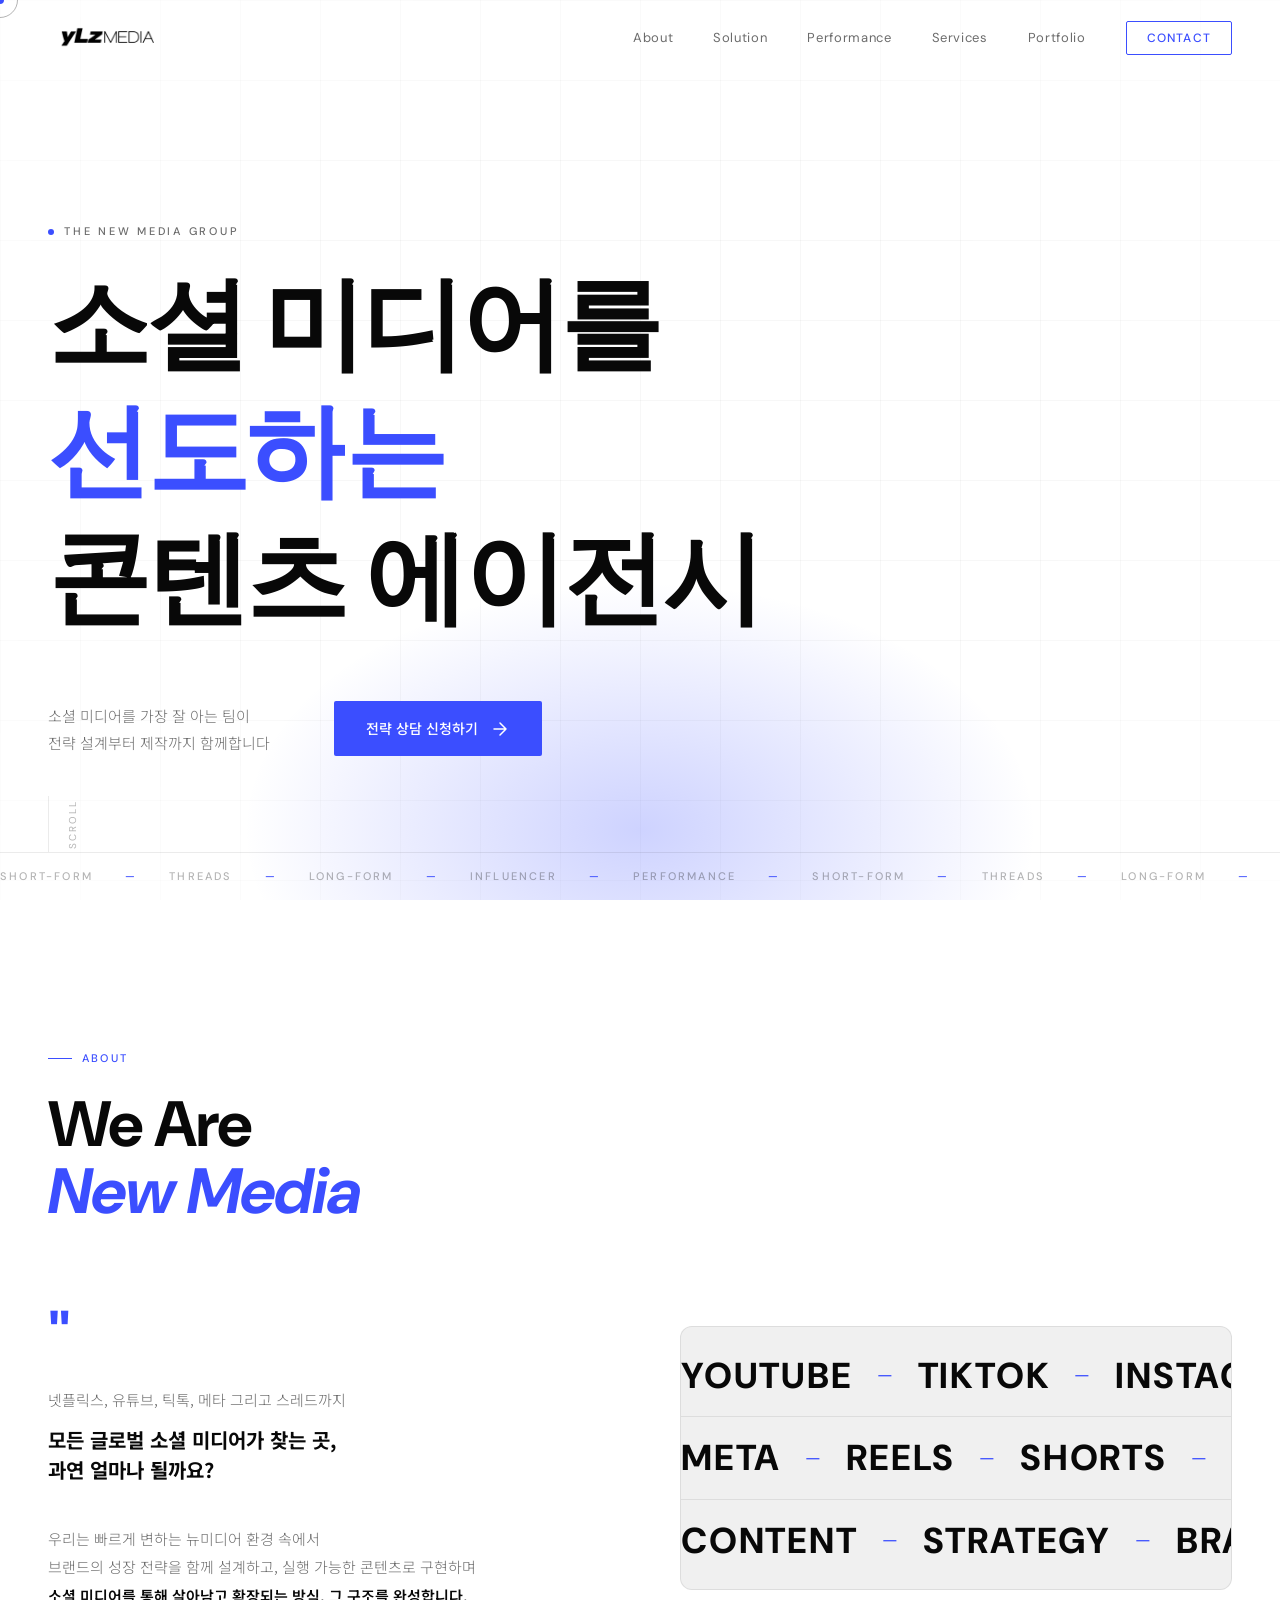
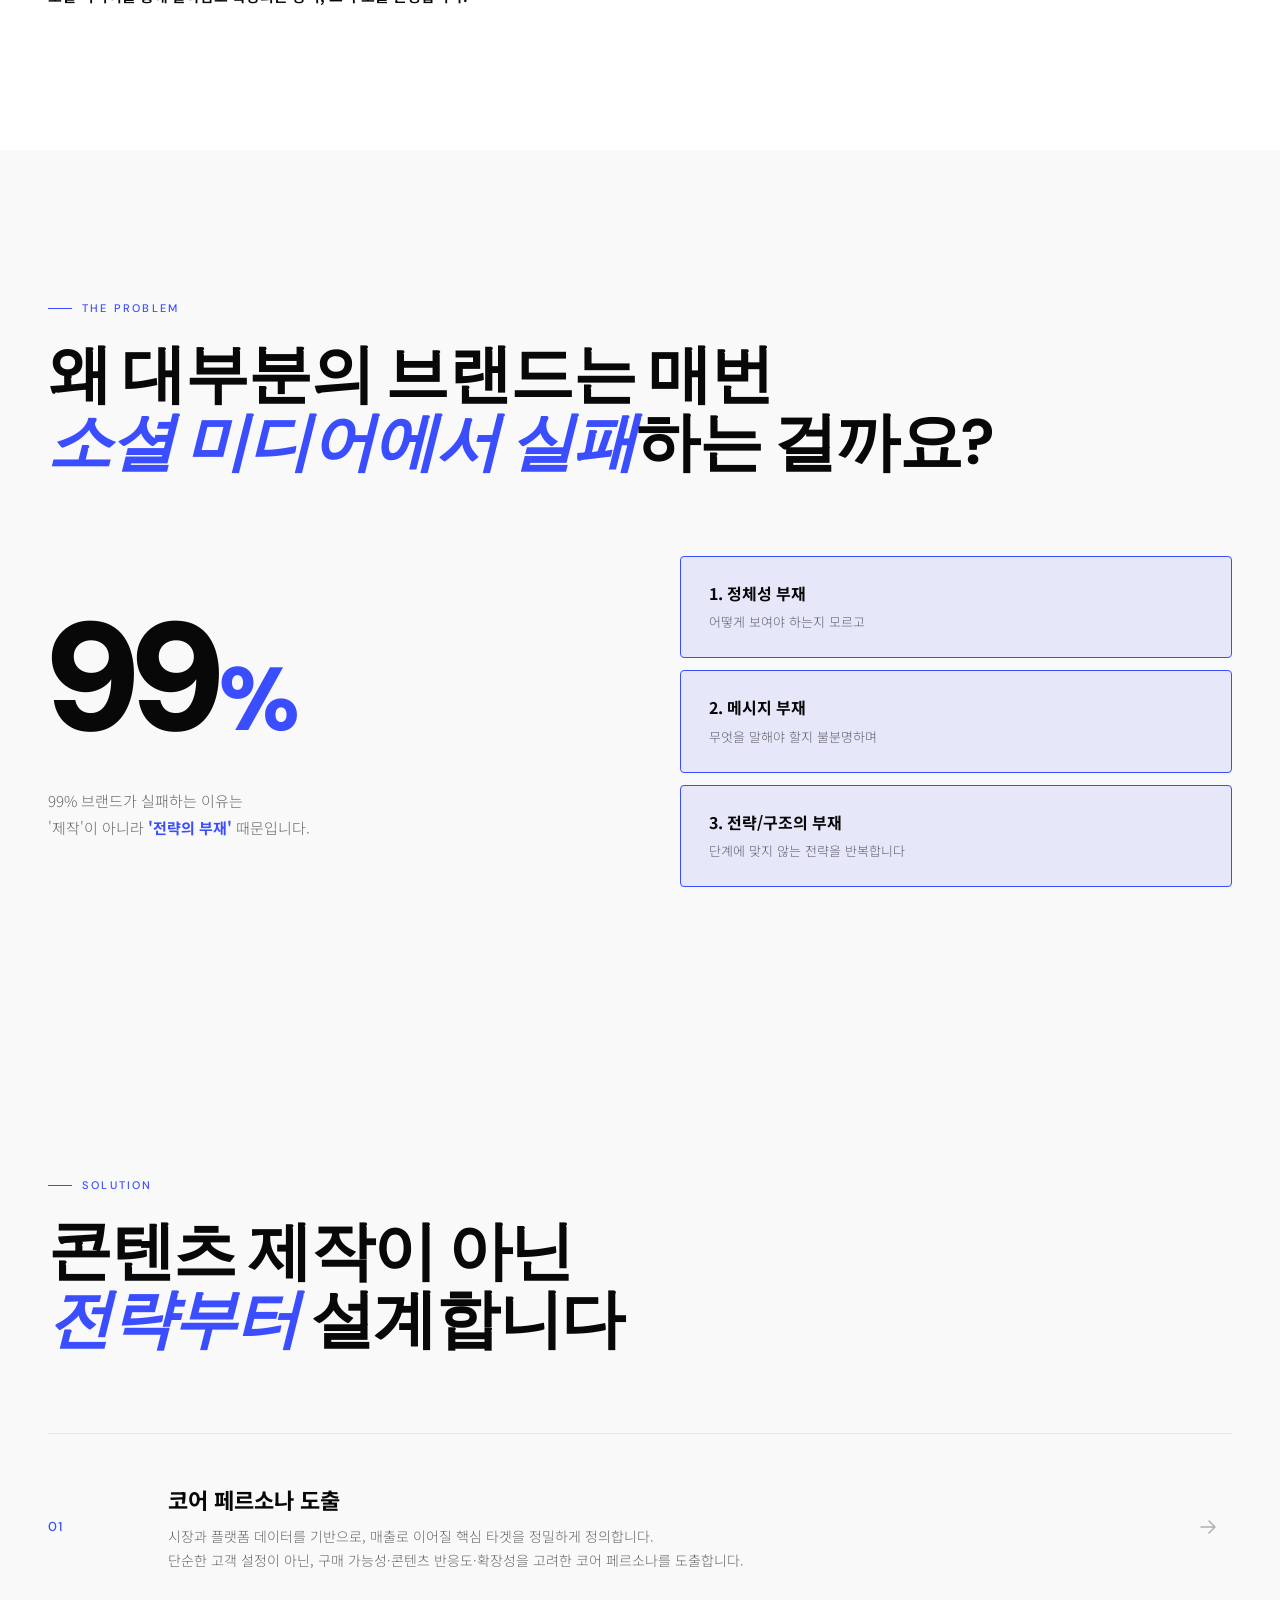
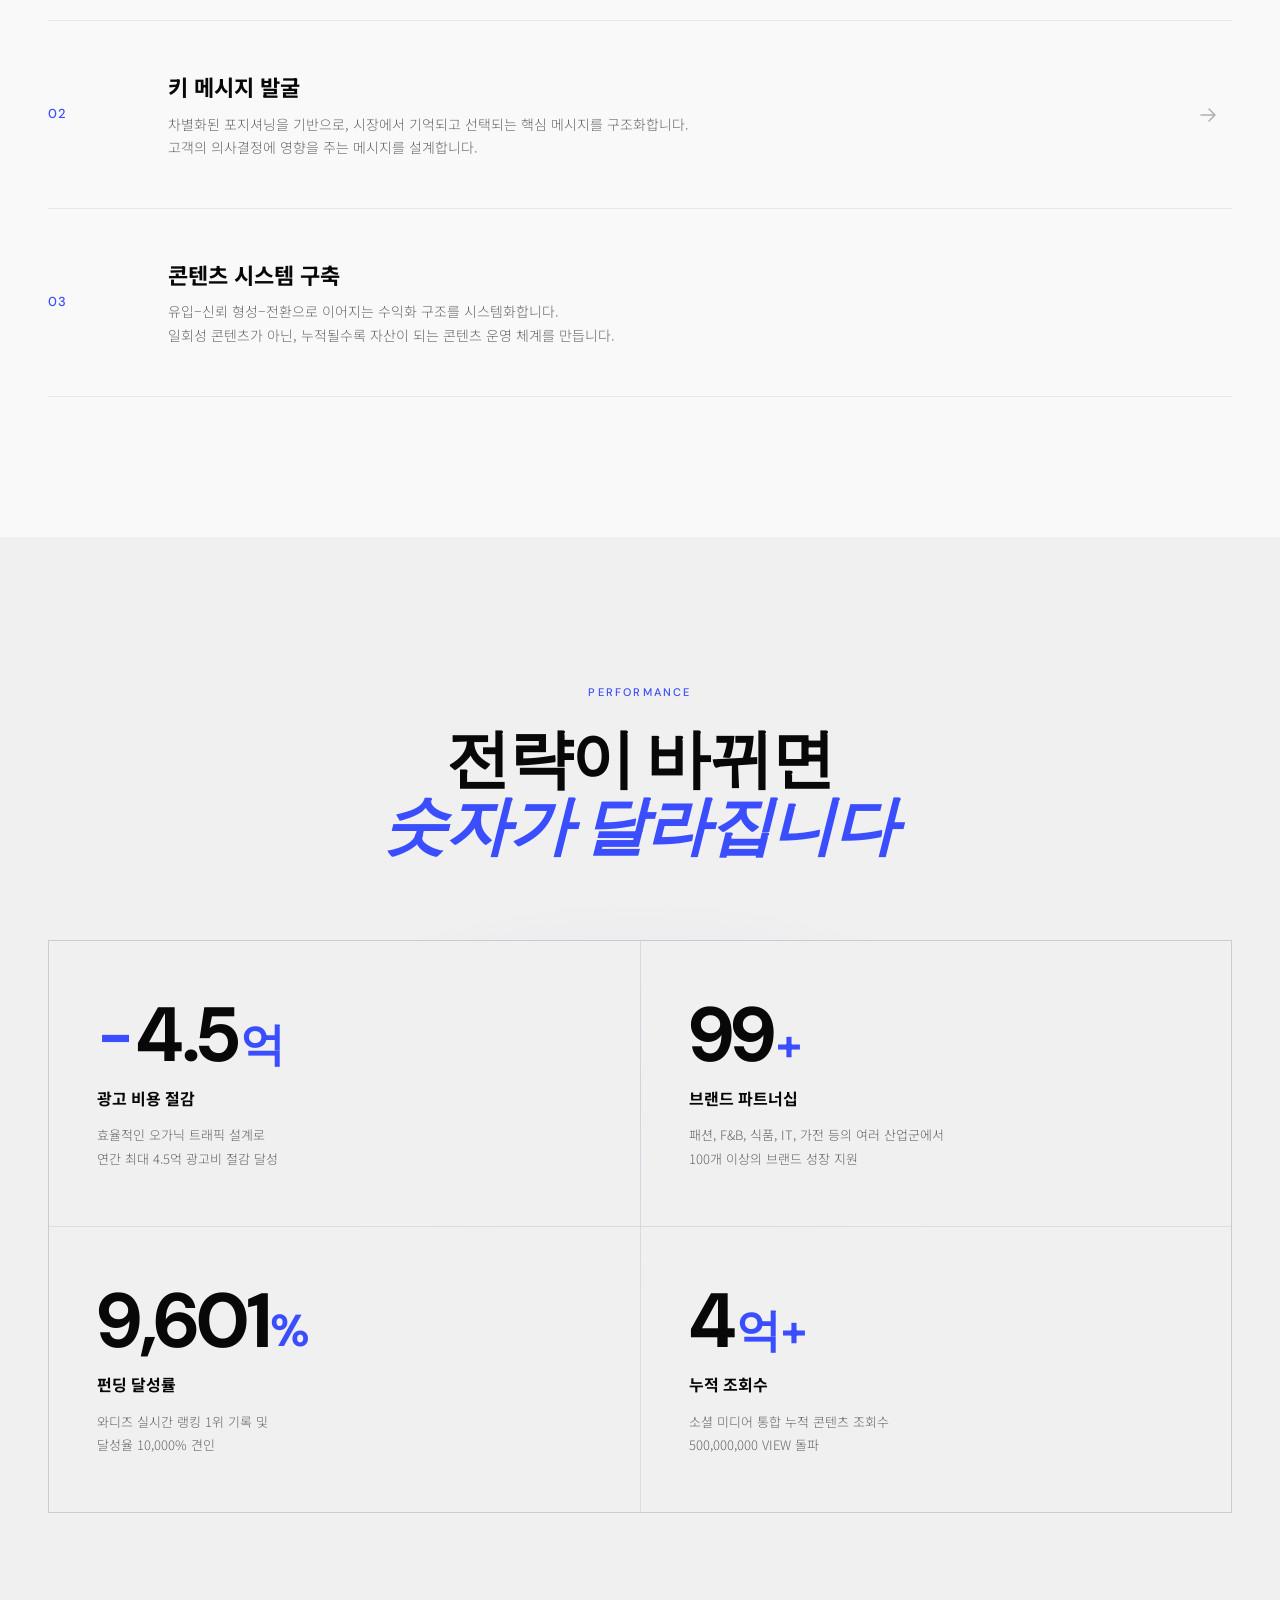
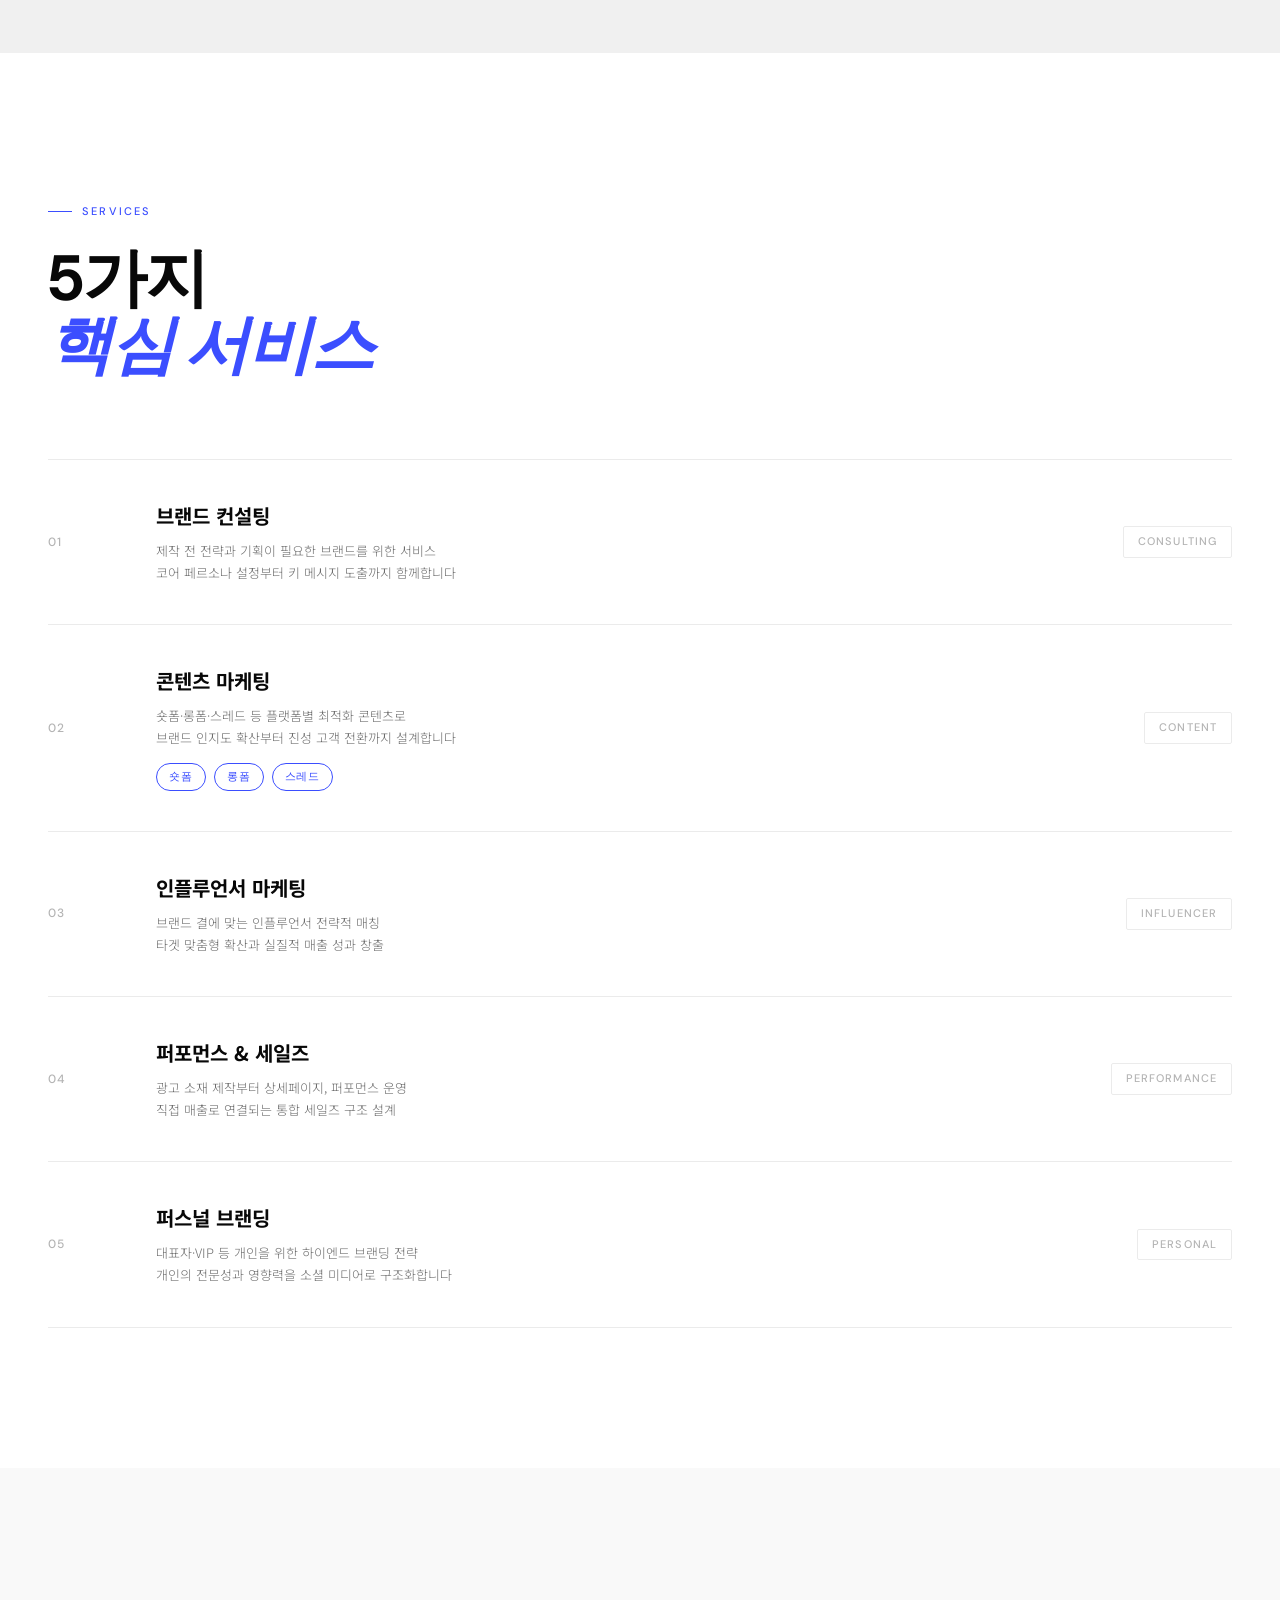
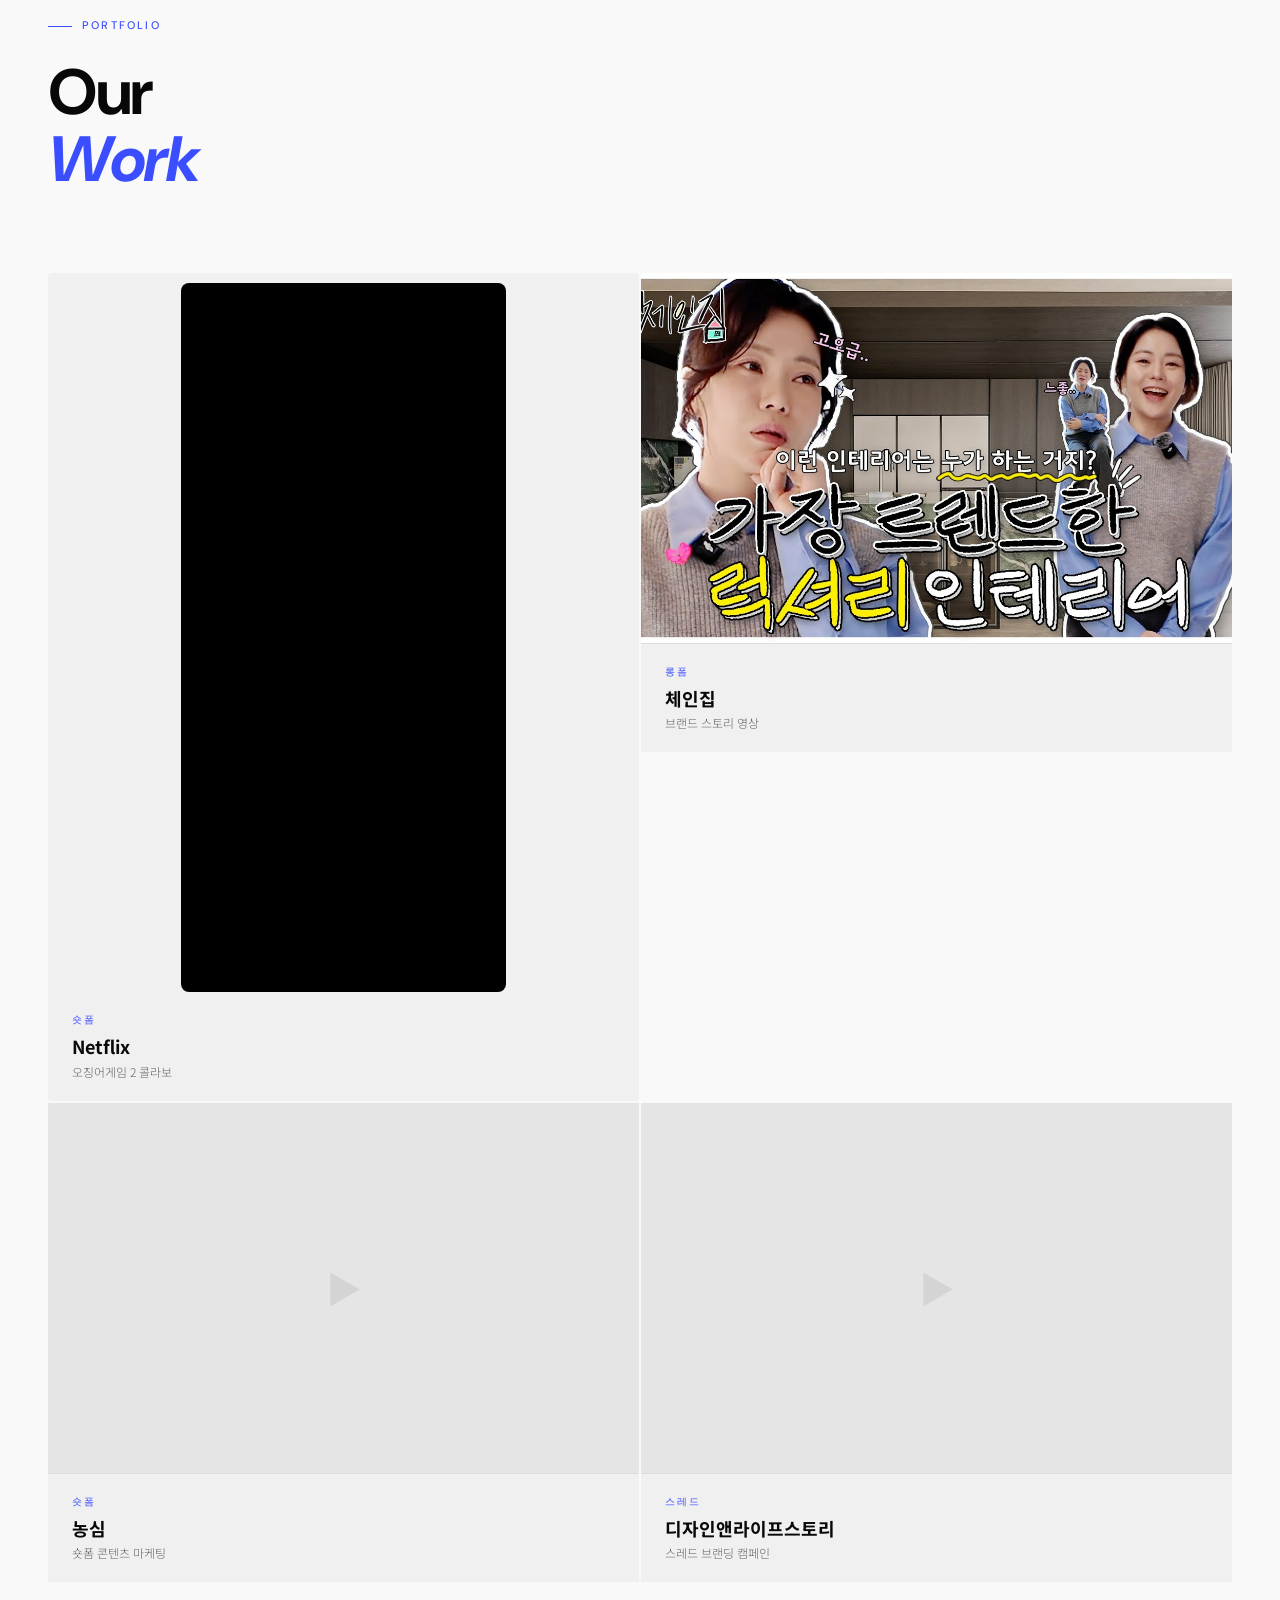
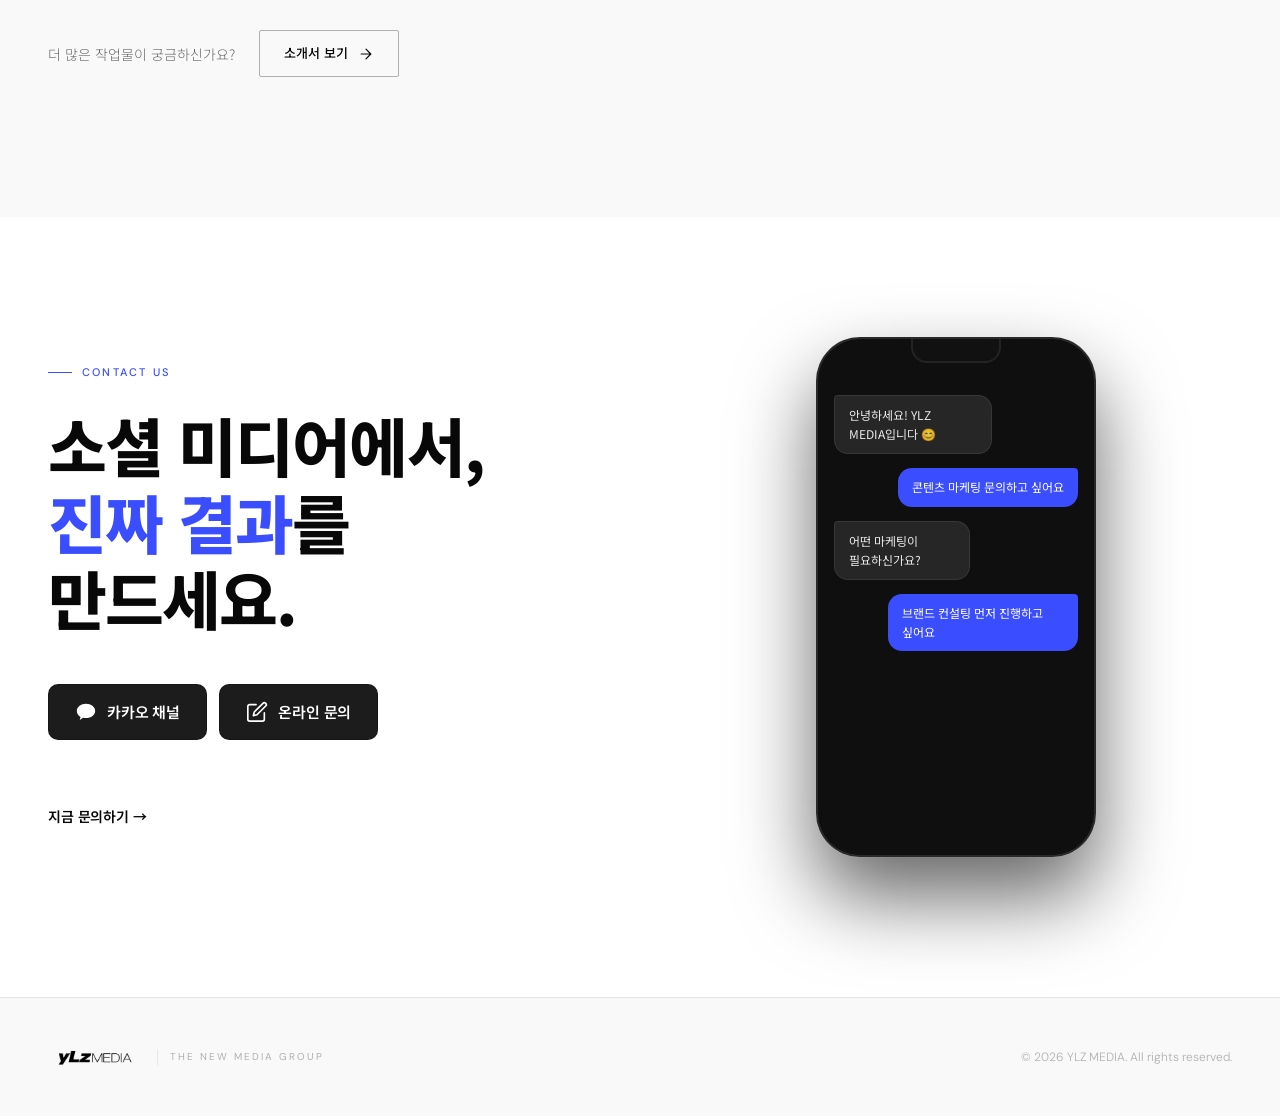
==== index.html @ 8d6d7165 "fix: restore pointer events to tiktok embed" ====
<!DOCTYPE html>
<html lang="ko">

<head>
    <meta charset="UTF-8">
    <meta name="viewport" content="width=device-width, initial-scale=1.0">
    <meta name="description" content="YLZ MEDIA - 전략 선행형 뉴미디어 그로스 파트너. 브랜드의 성장 전략을 설계하고 실행하는 뉴미디어 에이전시.">
    <title>YLZ MEDIA — The New Media Group</title>
    <link rel="preconnect" href="https://fonts.googleapis.com">
    <link rel="preconnect" href="https://fonts.gstatic.com" crossorigin>
    <link
        href="https://fonts.googleapis.com/css2?family=Noto+Sans+KR:wght@300;400;500;700;900&family=DM+Sans:ital,opsz,wght@0,9..40,300;0,9..40,400;0,9..40,500;0,9..40,700;1,9..40,300&display=swap"
        rel="stylesheet">
    <link rel="stylesheet" href="css/style.css?v=20260226">
</head>

<body>

    <!-- Custom Cursor -->
    <div class="cursor" id="cursor"></div>
    <div class="cursor-follower" id="cursorFollower"></div>

    <!-- Navigation -->
    <nav class="nav" id="nav">
        <div class="nav-inner">
            <a href="#hero" class="nav-logo">
                <img src="images/logo.png" alt="YLZ MEDIA" class="logo-img">
            </a>
            <button class="nav-toggle" id="navToggle" aria-label="메뉴 토글">
                <span class="toggle-line"></span>
                <span class="toggle-line"></span>
            </button>
            <ul class="nav-menu" id="navMenu">
                <li><a href="#about" class="nav-link" data-text="About">About</a></li>
                <li><a href="#solution" class="nav-link" data-text="Solution">Solution</a></li>
                <li><a href="#performance" class="nav-link" data-text="Performance">Performance</a></li>
                <li><a href="#services" class="nav-link" data-text="Services">Services</a></li>
                <li><a href="#portfolio" class="nav-link" data-text="Portfolio">Portfolio</a></li>
                <li><a href="#contact" class="nav-cta">Contact</a></li>
            </ul>
        </div>
    </nav>

    <!-- Hero Section -->
    <section id="hero" class="hero">
        <div class="hero-bg">
            <div class="hero-grid"></div>
            <div class="hero-glow"></div>
        </div>
        <div class="hero-inner">
            <div class="hero-label reveal-up">
                <span class="label-dot"></span>
                THE NEW MEDIA GROUP
            </div>
            <h1 class="hero-title">
                <span class="hero-line reveal-up" data-delay="0.1">
                    <span class="word">소셜 미디어를</span>
                </span>
                <span class="hero-line reveal-up" data-delay="0.2">
                    <span class="word accent">선도하는</span>
                </span>
                <span class="hero-line reveal-up" data-delay="0.3">
                    <span class="word">콘텐츠</span><span class="word">에이전시</span>
                </span>
            </h1>
            <div class="hero-bottom reveal-up" data-delay="0.5">
                <p class="hero-sub">소셜 미디어를 가장 잘 아는 팀이<br>전략 설계부터 제작까지 함께합니다</p>
                <a href="#contact" class="btn-primary">
                    <span>전략 상담 신청하기</span>
                    <svg width="20" height="20" viewBox="0 0 20 20" fill="none">
                        <path d="M4 10H16M16 10L10 4M16 10L10 16" stroke="currentColor" stroke-width="1.5"
                            stroke-linecap="round" />
                    </svg>
                </a>
            </div>
        </div>
        <div class="hero-scroll">
            <div class="scroll-line">
                <span class="scroll-dot"></span>
            </div>
            <span class="scroll-label">Scroll</span>
        </div>
        <div class="hero-marquee">
            <div class="marquee-track">
                <span>SHORT-FORM</span><span class="sep">—</span>
                <span>THREADS</span><span class="sep">—</span>
                <span>LONG-FORM</span><span class="sep">—</span>
                <span>INFLUENCER</span><span class="sep">—</span>
                <span>PERFORMANCE</span><span class="sep">—</span>
                <span>SHORT-FORM</span><span class="sep">—</span>
                <span>THREADS</span><span class="sep">—</span>
                <span>LONG-FORM</span><span class="sep">—</span>
                <span>INFLUENCER</span><span class="sep">—</span>
                <span>PERFORMANCE</span><span class="sep">—</span>
            </div>
        </div>
    </section>

    <!-- About Section -->
    <section id="about" class="about section">
        <div class="container">
            <div class="section-header">
                <span class="section-label reveal-up">About</span>
                <h2 class="section-title reveal-up" data-delay="0.1">
                    We Are<br><em>New Media</em>
                </h2>
            </div>
            <div class="about-body">
                <div class="about-text reveal-up" data-delay="0.2">
                    <div class="about-quote">
                        <span class="quote-icon">"</span>
                        <p class="about-lead">넷플릭스, 유튜브, 틱톡, 메타 그리고 스레드까지</p>
                        <p class="about-question">모든 글로벌 소셜 미디어가 찾는 곳,<br>과연 얼마나 될까요?</p>
                    </div>
                    <p class="about-desc">우리는 빠르게 변하는 뉴미디어 환경 속에서<br>브랜드의 성장 전략을 함께 설계하고, 실행 가능한 콘텐츠로 구현하며<br><strong>소셜
                            미디어를 통해 살아남고 확장되는 방식, 그 구조를 완성합니다.</strong></p>
                </div>
                <div class="about-platforms reveal-up" data-delay="0.3">
                    <div class="platform-marquee-wrap">
                        <div class="platform-marquee-row">
                            <div class="platform-marquee-track forward">
                                <span>YOUTUBE</span><span class="psep">—</span>
                                <span>TIKTOK</span><span class="psep">—</span>
                                <span>INSTAGRAM</span><span class="psep">—</span>
                                <span>THREADS</span><span class="psep">—</span>
                                <span>NETFLIX</span><span class="psep">—</span>
                                <span>YOUTUBE</span><span class="psep">—</span>
                                <span>TIKTOK</span><span class="psep">—</span>
                                <span>INSTAGRAM</span><span class="psep">—</span>
                                <span>THREADS</span><span class="psep">—</span>
                                <span>NETFLIX</span><span class="psep">—</span>
                            </div>
                        </div>
                        <div class="platform-marquee-row">
                            <div class="platform-marquee-track reverse">
                                <span>META</span><span class="psep">—</span>
                                <span>REELS</span><span class="psep">—</span>
                                <span>SHORTS</span><span class="psep">—</span>
                                <span>FACEBOOK</span><span class="psep">—</span>
                                <span>NAVER</span><span class="psep">—</span>
                                <span>META</span><span class="psep">—</span>
                                <span>REELS</span><span class="psep">—</span>
                                <span>SHORTS</span><span class="psep">—</span>
                                <span>FACEBOOK</span><span class="psep">—</span>
                                <span>NAVER</span><span class="psep">—</span>
                            </div>
                        </div>
                        <div class="platform-marquee-row">
                            <div class="platform-marquee-track forward slow">
                                <span>CONTENT</span><span class="psep">—</span>
                                <span>STRATEGY</span><span class="psep">—</span>
                                <span>BRANDING</span><span class="psep">—</span>
                                <span>GROWTH</span><span class="psep">—</span>
                                <span>VIRAL</span><span class="psep">—</span>
                                <span>CONTENT</span><span class="psep">—</span>
                                <span>STRATEGY</span><span class="psep">—</span>
                                <span>BRANDING</span><span class="psep">—</span>
                                <span>GROWTH</span><span class="psep">—</span>
                                <span>VIRAL</span><span class="psep">—</span>
                            </div>
                        </div>
                    </div>
                </div>
            </div>
        </div>
    </section>

    <!-- Problem Section -->
    <section id="problem" class="problem section">
        <div class="container">
            <div class="section-header">
                <span class="section-label reveal-up">The Problem</span>
                <h2 class="section-title reveal-up" data-delay="0.1">
                    왜 대부분의 브랜드는 매번<br><em>소셜 미디어에서 실패</em>하는 걸까요?
                </h2>
            </div>
            <div class="problem-body">
                <div class="problem-left reveal-up" data-delay="0.1">
                    <div class="problem-stat">
                        <span class="stat-number">99<span class="stat-pct">%</span></span>
                    </div>
                    <p class="problem-stat-desc">99% 브랜드가 실패하는 이유는<br>'제작'이 아니라 <span class="accent-text">'전략의
                            부재'</span> 때문입니다.</p>
                </div>
                <div class="problem-right reveal-up" data-delay="0.2">
                    <ul class="problem-cards">
                        <li class="problem-card">
                            <div class="problem-card-inner">
                                <strong>1. 정체성 부재</strong>
                                <span>어떻게 보여야 하는지 모르고</span>
                            </div>
                        </li>
                        <li class="problem-card">
                            <div class="problem-card-inner">
                                <strong>2. 메시지 부재</strong>
                                <span>무엇을 말해야 할지 불분명하며</span>
                            </div>
                        </li>
                        <li class="problem-card">
                            <div class="problem-card-inner">
                                <strong>3. 전략/구조의 부재</strong>
                                <span>단계에 맞지 않는 전략을 반복합니다</span>
                            </div>
                        </li>
                    </ul>
                </div>
            </div>
        </div>
    </section>

    <!-- Solution Section -->
    <section id="solution" class="solution section">
        <div class="container">
            <div class="section-header">
                <span class="section-label reveal-up">Solution</span>
                <h2 class="section-title reveal-up" data-delay="0.1">
                    콘텐츠 제작이 아닌<br><em>전략부터</em> 설계합니다
                </h2>
            </div>
            <div class="solution-steps">
                <div class="solution-step reveal-up" data-delay="0.1">
                    <div class="step-number">01</div>
                    <div class="step-content">
                        <h3>코어 페르소나 도출</h3>
                        <p>시장과 플랫폼 데이터를 기반으로, 매출로 이어질 핵심 타겟을 정밀하게 정의합니다.<br>단순한 고객 설정이 아닌, 구매 가능성·콘텐츠 반응도·확장성을 고려한 코어
                            페르소나를 도출합니다.</p>
                    </div>
                    <div class="step-arrow">
                        <svg width="24" height="24" viewBox="0 0 24 24" fill="none">
                            <path d="M5 12H19M19 12L13 6M19 12L13 18" stroke="currentColor" stroke-width="1.5"
                                stroke-linecap="round" />
                        </svg>
                    </div>
                </div>
                <div class="solution-step reveal-up" data-delay="0.2">
                    <div class="step-number">02</div>
                    <div class="step-content">
                        <h3>키 메시지 발굴</h3>
                        <p>차별화된 포지셔닝을 기반으로, 시장에서 기억되고 선택되는 핵심 메시지를 구조화합니다.<br>고객의 의사결정에 영향을 주는 메시지를 설계합니다.</p>
                    </div>
                    <div class="step-arrow">
                        <svg width="24" height="24" viewBox="0 0 24 24" fill="none">
                            <path d="M5 12H19M19 12L13 6M19 12L13 18" stroke="currentColor" stroke-width="1.5"
                                stroke-linecap="round" />
                        </svg>
                    </div>
                </div>
                <div class="solution-step reveal-up" data-delay="0.3">
                    <div class="step-number">03</div>
                    <div class="step-content">
                        <h3>콘텐츠 시스템 구축</h3>
                        <p>유입–신뢰 형성–전환으로 이어지는 수익화 구조를 시스템화합니다.<br>일회성 콘텐츠가 아닌, 누적될수록 자산이 되는 콘텐츠 운영 체계를 만듭니다.</p>
                    </div>
                    <div class="step-arrow last"></div>
                </div>
            </div>
        </div>
    </section>



    <!-- Performance Section -->
    <section id="performance" class="performance section">
        <div class="container">
            <div class="section-header center">
                <span class="section-label reveal-up">Performance</span>
                <h2 class="section-title reveal-up" data-delay="0.1">전략이 바뀌면<br><em>숫자가 달라집니다</em></h2>
            </div>
            <div class="performance-grid">
                <div class="perf-item reveal-up" data-delay="0.1">
                    <div class="perf-number">
                        <span class="perf-prefix">-</span><span class="count" data-target="4.5"
                            data-decimal="true">0</span><span class="perf-unit">억</span>
                    </div>
                    <p class="perf-label">광고 비용 절감</p>
                    <p class="perf-desc">효율적인 오가닉 트래픽 설계로<br>연간 최대 4.5억 광고비 절감 달성</p>
                </div>
                <div class="perf-item reveal-up" data-delay="0.2">
                    <div class="perf-number">
                        <span class="count" data-target="100">0</span><span class="perf-unit">+</span>
                    </div>
                    <p class="perf-label">브랜드 파트너십</p>
                    <p class="perf-desc">패션, F&B, 식품, IT, 가전 등의 여러 산업군에서<br>100개 이상의 브랜드 성장 지원</p>
                </div>
                <div class="perf-item reveal-up" data-delay="0.3">
                    <div class="perf-number">
                        <span class="count" data-target="10000">0</span><span class="perf-unit">%</span>
                    </div>
                    <p class="perf-label">펀딩 달성률</p>
                    <p class="perf-desc">와디즈 실시간 랭킹 1위 기록 및<br>달성율 10,000% 견인</p>
                </div>
                <div class="perf-item reveal-up" data-delay="0.4">
                    <div class="perf-number">
                        <span class="count" data-target="5">0</span><span class="perf-unit">억+</span>
                    </div>
                    <p class="perf-label">누적 조회수</p>
                    <p class="perf-desc">소셜 미디어 통합 누적 콘텐츠 조회수<br>500,000,000 VIEW 돌파</p>
                </div>
            </div>
        </div>
    </section>

    <!-- Services Section -->
    <section id="services" class="services section">
        <div class="container">
            <div class="section-header">
                <span class="section-label reveal-up">Services</span>
                <h2 class="section-title reveal-up" data-delay="0.1">5가지<br><em>핵심 서비스</em></h2>
            </div>
            <div class="services-list">
                <div class="service-item reveal-up" data-delay="0.05">
                    <div class="service-num">01</div>
                    <div class="service-info">
                        <h3>브랜드 컨설팅</h3>
                        <p>제작 전 전략과 기획이 필요한 브랜드를 위한 서비스<br>코어 페르소나 설정부터 키 메시지 도출까지 함께합니다</p>
                    </div>
                    <div class="service-tag">Consulting</div>
                </div>
                <div class="service-item reveal-up" data-delay="0.1">
                    <div class="service-num">02</div>
                    <div class="service-info">
                        <h3>콘텐츠 마케팅</h3>
                        <p>숏폼·롱폼·스레드 등 플랫폼별 최적화 콘텐츠로<br>브랜드 인지도 확산부터 진성 고객 전환까지 설계합니다</p>
                        <div class="service-subtags">
                            <span>숏폼</span>
                            <span>롱폼</span>
                            <span>스레드</span>
                        </div>
                    </div>
                    <div class="service-tag">Content</div>
                </div>
                <div class="service-item reveal-up" data-delay="0.15">
                    <div class="service-num">03</div>
                    <div class="service-info">
                        <h3>인플루언서 마케팅</h3>
                        <p>브랜드 결에 맞는 인플루언서 전략적 매칭<br>타겟 맞춤형 확산과 실질적 매출 성과 창출</p>
                    </div>
                    <div class="service-tag">Influencer</div>
                </div>
                <div class="service-item reveal-up" data-delay="0.2">
                    <div class="service-num">04</div>
                    <div class="service-info">
                        <h3>퍼포먼스 &amp; 세일즈</h3>
                        <p>광고 소재 제작부터 상세페이지, 퍼포먼스 운영<br>직접 매출로 연결되는 통합 세일즈 구조 설계</p>
                    </div>
                    <div class="service-tag">Performance</div>
                </div>
                <div class="service-item reveal-up" data-delay="0.25">
                    <div class="service-num">05</div>
                    <div class="service-info">
                        <h3>퍼스널 브랜딩</h3>
                        <p>대표자·VIP 등 개인을 위한 하이엔드 브랜딩 전략<br>개인의 전문성과 영향력을 소셜 미디어로 구조화합니다</p>
                    </div>
                    <div class="service-tag">Personal</div>
                </div>
            </div>
        </div>
    </section>

    <!-- Portfolio Section -->
    <section id="portfolio" class="portfolio section">
        <div class="container">
            <div class="section-header">
                <span class="section-label reveal-up">Portfolio</span>
                <h2 class="section-title reveal-up" data-delay="0.1">Our<br><em>Work</em></h2>
            </div>

            <div class="portfolio-grid" id="portfolioGrid">

                <!-- 1. Netflix -->
                <div class="portfolio-item reveal-up" data-delay="0.05">
                    <div class="portfolio-link"
                        style="display: block; cursor: default; overflow: hidden; border-radius: var(--radius); background: var(--black-3); padding-top: 10px;">
                        <div
                            style="position: relative; padding-bottom: 120%; height: 0; max-width: 325px; margin: 0 auto; overflow: hidden; border-radius: 8px; background: #000;">
                            <iframe src="https://www.tiktok.com/player/v1/7452651142879694088?&autoplay=0&loop=1"
                                style="position: absolute; top: -22%; left: -2%; width: 104%; height: 144%; border: none;"
                                allowfullscreen scrolling="no" allow="encrypted-media;"></iframe>
                        </div>

                        <div class="portfolio-info" style="border-top: none;">
                            <span class="portfolio-cat-tag">숏폼</span>
                            <h3 class="portfolio-client">Netflix</h3>
                            <p class="portfolio-project">오징어게임 2 콜라보</p>
                        </div>
                    </div>
                </div>

                <!-- 2. 체인집 -->
                <div class="portfolio-item reveal-up" data-delay="0.1">
                    <a href="https://www.youtube.com/watch?v=hbUSZi_jcww" target="_blank" class="portfolio-link">
                        <div class="portfolio-thumb">
                            <img src="images/portfolio-chainjip.jpg" alt="체인집" loading="lazy">
                            <div class="portfolio-hover">
                                <div class="hover-stat">
                                    <span class="stat-label">문의 전환</span>
                                    <span class="stat-value">30건</span>
                                </div>
                                <div class="hover-divider"></div>
                                <div class="hover-platform">YouTube</div>
                                <div class="hover-cta">영상 보러가기 →</div>
                            </div>
                        </div>
                        <div class="portfolio-info">
                            <span class="portfolio-cat-tag">롱폼</span>
                            <h3 class="portfolio-client">체인집</h3>
                            <p class="portfolio-project">브랜드 스토리 영상</p>
                        </div>
                    </a>
                </div>

                <!-- 3. 농심 -->
                <div class="portfolio-item reveal-up" data-delay="0.15">
                    <a href="https://www.tiktok.com/@nongshimglobal/video/7606228427074440478" target="_blank"
                        class="portfolio-link">
                        <div class="portfolio-thumb">
                            <div class="portfolio-placeholder">
                                <span class="placeholder-icon">▶</span>
                            </div>
                            <div class="portfolio-hover">
                                <div class="hover-stat">
                                    <span class="stat-label">조회수</span>
                                    <span class="stat-value">17만</span>
                                </div>
                                <div class="hover-divider"></div>
                                <div class="hover-platform">TikTok</div>
                                <div class="hover-cta">영상 보러가기 →</div>
                            </div>
                        </div>
                        <div class="portfolio-info">
                            <span class="portfolio-cat-tag">숏폼</span>
                            <h3 class="portfolio-client">농심</h3>
                            <p class="portfolio-project">숏폼 콘텐츠 마케팅</p>
                        </div>
                    </a>
                </div>

                <!-- 4. 디자인앤라이프스토리 -->
                <div class="portfolio-item reveal-up" data-delay="0.2">
                    <a href="https://www.threads.com/@sangchcul/post/DE0-XzYzPKR" target="_blank"
                        class="portfolio-link">
                        <div class="portfolio-thumb">
                            <div class="portfolio-placeholder">
                                <span class="placeholder-icon">▶</span>
                            </div>
                            <div class="portfolio-hover">
                                <div class="hover-stat">
                                    <span class="stat-label">조회수</span>
                                    <span class="stat-value">22만</span>
                                </div>
                                <div class="hover-divider"></div>
                                <div class="hover-platform">Threads</div>
                                <div class="hover-cta">게시물 보러가기 →</div>
                            </div>
                        </div>
                        <div class="portfolio-info">
                            <span class="portfolio-cat-tag">스레드</span>
                            <h3 class="portfolio-client">디자인앤라이프스토리</h3>
                            <p class="portfolio-project">스레드 브랜딩 캠페인</p>
                        </div>
                    </a>
                </div>

            </div>

            <!-- 소개서 CTA -->
            <div class="portfolio-cta reveal-up" data-delay="0.3">
                <p>더 많은 작업물이 궁금하신가요?</p>
                <a href="https://www.canva.com/design/DAHB7lFAOOs/UvSZuDiaNZmEmGTT2_kfdQ/view?utm_content=DAHB7lFAOOs&utm_campaign=designshare&utm_medium=link2&utm_source=uniquelinks&utlId=h6de1f59d49"
                    target="_blank" class="btn-outline">소개서 보기
                    <svg width="16" height="16" viewBox="0 0 20 20" fill="none">
                        <path d="M4 10H16M16 10L10 4M16 10L10 16" stroke="currentColor" stroke-width="1.5"
                            stroke-linecap="round" />
                    </svg>
                </a>
            </div>

        </div>
    </section>

    <!-- Contact Section -->
    <section id="contact" class="contact">
        <div class="container">
            <div class="contact-inner">

                <!-- 좌측: 텍스트 + 버튼 -->
                <div class="contact-left">
                    <span class="section-label reveal-up">Contact Us</span>

                    <h2 class="contact-title reveal-up" data-delay="0.1">
                        소셜 미디어에서,<br>
                        <em>진짜 결과</em>를<br>
                        만드세요.
                    </h2>

                    <!-- CTA 버튼 2개 -->
                    <div class="contact-btns reveal-up" data-delay="0.2">
                        <a href="http://pf.kakao.com/_lxkxjXG" target="_blank" class="btn-kakao">
                            <svg width="22" height="22" viewBox="0 0 24 24" fill="currentColor">
                                <path
                                    d="M12 3C6.477 3 2 6.477 2 10.8c0 2.7 1.6 5.1 4 6.6l-.8 3.2 3.6-2.4c1 .2 2 .4 3.2.4 5.523 0 10-3.477 10-7.8S17.523 3 12 3z" />
                            </svg>
                            <span>카카오 채널</span>
                        </a>
                        <a href="https://tally.so/r/wQQgO8" target="_blank" class="btn-online">
                            <svg width="22" height="22" viewBox="0 0 24 24" fill="none" stroke="currentColor"
                                stroke-width="1.8" stroke-linecap="round" stroke-linejoin="round">
                                <path d="M11 4H4a2 2 0 0 0-2 2v14a2 2 0 0 0 2 2h14a2 2 0 0 0 2-2v-7" />
                                <path d="M18.5 2.5a2.121 2.121 0 0 1 3 3L12 15l-4 1 1-4 9.5-9.5z" />
                            </svg>
                            <span>온라인 문의</span>
                        </a>
                    </div>

                    <!-- 하단 안내 문구 -->
                    <p class="contact-notice reveal-up" data-delay="0.3">
                        매월 신규 파트너 3팀만 선정합니다.
                    </p>
                    <a href="https://tally.so/r/wQQgO8" target="_blank" class="contact-cta reveal-up" data-delay="0.35">
                        지금 문의하기 →
                    </a>
                </div>

                <!-- 우측: 폰 목업 (카카오톡 채팅 시뮬레이션) -->
                <div class="contact-right reveal-up" data-delay="0.25">
                    <div class="phone-mockup">
                        <div class="phone-screen">
                            <!-- 노치 -->
                            <div class="phone-notch"></div>

                            <!-- 채팅 메시지들 -->
                            <div class="chat-messages">
                                <div class="chat-row left">
                                    <div class="chat-bubble-wrap">
                                        <div class="chat-bubble">안녕하세요! YLZ MEDIA입니다 😊</div>
                                    </div>
                                </div>
                                <div class="chat-row right">
                                    <div class="chat-bubble">콘텐츠 마케팅 문의하고 싶어요</div>
                                </div>
                                <div class="chat-row left">
                                    <div class="chat-bubble-wrap">
                                        <div class="chat-bubble">어떤 마케팅이 필요하신가요?</div>
                                    </div>
                                </div>
                                <div class="chat-row right">
                                    <div class="chat-bubble">브랜드 컨설팅 먼저 진행하고 싶어요</div>
                                </div>
                            </div>

                        </div>
                    </div>
                </div>

            </div>
        </div>
    </section>

    <!-- Footer -->
    <footer class="footer">
        <div class="container">
            <div class="footer-inner">
                <div class="footer-logo">
                    <img src="images/logo.png" alt="YLZ MEDIA" class="logo-img footer-logo-img">
                    <span class="footer-tagline">THE NEW MEDIA GROUP</span>
                </div>
                <p class="footer-copy">© 2026 YLZ MEDIA. All rights reserved.</p>
            </div>
        </div>
    </footer>

    <!-- Scroll to Top -->
    <button class="scroll-top" id="scrollTop" aria-label="맨 위로">
        <svg width="20" height="20" viewBox="0 0 20 20" fill="none">
            <path d="M10 16V4M10 4L4 10M10 4L16 10" stroke="currentColor" stroke-width="1.5" stroke-linecap="round" />
        </svg>
    </button>

    <script src="js/main.js?v=20260226"></script>
</body>

</html>
---- css/style.css ----
/* ============================================
   YLZ MEDIA — Design System
   Dark / Minimalist / Ultramarine
============================================ */

/* ── Variables ── */
:root {
  --black: #ffffff;
  --black-2: #f9f9f9;
  --black-3: #f0f0f0;
  --black-4: #e5e5e5;
  --white: #080808;
  --white-60: rgba(8, 8, 8, 0.6);
  --white-30: rgba(8, 8, 8, 0.3);
  --white-10: rgba(8, 8, 8, 0.08);
  --ultramarine: #3B4EFF;
  --ultra-light: #6070FF;
  --ultra-dark: #2234CC;
  --ultra-glow: rgba(59, 78, 255, 0.25);
  --ultra-10: rgba(59, 78, 255, 0.1);

  --font-en: 'DM Sans', sans-serif;
  --font-ko: 'Noto Sans KR', sans-serif;

  --nav-h: 72px;
  --radius: 4px;
  --transition: 0.6s cubic-bezier(0.16, 1, 0.3, 1);
  --ease: cubic-bezier(0.16, 1, 0.3, 1);
}

/* ── Reset ── */
*,
*::before,
*::after {
  box-sizing: border-box;
  margin: 0;
  padding: 0;
}

html {
  scroll-behavior: smooth;
  font-size: 16px;
}

body {
  background: var(--black);
  color: var(--white);
  font-family: var(--font-ko);
  font-weight: 400;
  line-height: 1.6;
  overflow-x: hidden;
  cursor: none;
}

a {
  color: inherit;
  text-decoration: none;
}

ul {
  list-style: none;
}

img {
  max-width: 100%;
  display: block;
}

button {
  cursor: none;
  border: none;
  background: none;
}

input,
textarea {
  font-family: var(--font-ko);
}

/* ── Custom Cursor ── */
.cursor {
  position: fixed;
  width: 8px;
  height: 8px;
  background: var(--ultramarine);
  border-radius: 50%;
  pointer-events: none;
  z-index: 9999;
  transform: translate(-50%, -50%);
  transition: width 0.2s var(--ease), height 0.2s var(--ease), background 0.2s;
  mix-blend-mode: normal;
}

.cursor-follower {
  position: fixed;
  width: 36px;
  height: 36px;
  border: 1px solid var(--white-30);
  border-radius: 50%;
  pointer-events: none;
  z-index: 9998;
  transform: translate(-50%, -50%);
  transition: transform 0.15s var(--ease), width 0.3s var(--ease), height 0.3s var(--ease), border-color 0.3s;
}

body.cursor-hover .cursor {
  width: 0;
  height: 0;
}

body.cursor-hover .cursor-follower {
  width: 60px;
  height: 60px;
  border-color: var(--ultramarine);
}

/* ── Layout ── */
.container {
  width: 100%;
  max-width: 1280px;
  margin: 0 auto;
  padding: 0 48px;
}

.section {
  padding: 140px 0;
}

/* ── Typography ── */
.section-label {
  display: inline-flex;
  align-items: center;
  gap: 10px;
  font-family: var(--font-en);
  font-size: 11px;
  font-weight: 500;
  letter-spacing: 0.2em;
  text-transform: uppercase;
  color: var(--ultramarine);
  margin-bottom: 24px;
}

.section-label::before {
  content: '';
  display: block;
  width: 24px;
  height: 1px;
  background: var(--ultramarine);
}

.section-title {
  font-family: var(--font-en);
  font-size: clamp(42px, 5vw, 72px);
  font-weight: 700;
  line-height: 1.05;
  letter-spacing: -0.02em;
  color: var(--white);
  margin-bottom: 64px;
}

.section-title em {
  font-style: italic;
  color: var(--ultramarine);
}

/* ── Reveal Animation ── */
.reveal-up {
  opacity: 0;
  transform: translateY(40px);
  transition: opacity 0.8s var(--ease), transform 0.8s var(--ease);
}

.reveal-up.is-visible {
  opacity: 1;
  transform: translateY(0);
}

/* ── Navigation ── */
.nav {
  position: fixed;
  top: 0;
  left: 0;
  right: 0;
  z-index: 1000;
  height: var(--nav-h);
  transition: background 0.4s, backdrop-filter 0.4s, border-bottom 0.4s;
}

.nav.scrolled {
  background: rgba(255, 255, 255, 0.9);
  backdrop-filter: blur(20px);
  -webkit-backdrop-filter: blur(20px);
  border-bottom: 1px solid var(--white-10);
}

.nav-inner {
  height: 100%;
  max-width: 1280px;
  margin: 0 auto;
  padding: 0 48px;
  display: flex;
  align-items: center;
  justify-content: space-between;
}

.nav-logo {
  display: flex;
  align-items: center;
  transition: opacity 0.3s;
}

.nav-logo:hover {
  opacity: 0.7;
}

.logo-img {
  height: 28px;
  width: auto;
  display: block;
  object-fit: contain;
  /* 로고가 흰색일 경우를 위한 필터 — 이미 흰색이면 제거 가능 */
  filter: brightness(0);
}

.footer-logo-img {
  height: 24px;
}

.logo-dot {
  color: var(--ultramarine);
  font-size: 28px;
  line-height: 1;
  margin-top: -4px;
}

.nav-menu {
  display: flex;
  align-items: center;
  gap: 40px;
}

.nav-link {
  font-family: var(--font-en);
  font-size: 13px;
  font-weight: 400;
  letter-spacing: 0.05em;
  color: var(--white-60);
  position: relative;
  transition: color 0.3s;
  overflow: hidden;
}

.nav-link::after {
  content: '';
  position: absolute;
  bottom: -2px;
  left: 0;
  width: 0;
  height: 1px;
  background: var(--ultramarine);
  transition: width 0.3s var(--ease);
}

.nav-link:hover {
  color: var(--white);
}

.nav-link:hover::after {
  width: 100%;
}

.nav-link.active {
  color: var(--white);
}

.nav-link.active::after {
  width: 100%;
}

.nav-cta {
  font-family: var(--font-en);
  font-size: 12px;
  font-weight: 500;
  letter-spacing: 0.1em;
  text-transform: uppercase;
  color: var(--ultramarine);
  border: 1px solid var(--ultramarine);
  padding: 8px 20px;
  border-radius: 2px;
  transition: background 0.3s, color 0.3s;
}

.nav-cta:hover {
  background: var(--ultramarine);
  color: var(--white);
}

.nav-toggle {
  display: none;
  flex-direction: column;
  gap: 6px;
  padding: 4px;
}

.toggle-line {
  display: block;
  width: 28px;
  height: 1.5px;
  background: var(--white);
  transition: transform 0.4s var(--ease), opacity 0.3s;
  transform-origin: center;
}

.nav-toggle.open .toggle-line:first-child {
  transform: translateY(3.75px) rotate(45deg);
}

.nav-toggle.open .toggle-line:last-child {
  transform: translateY(-3.75px) rotate(-45deg);
}

/* ── Hero ── */
.hero {
  position: relative;
  min-height: 100vh;
  display: flex;
  flex-direction: column;
  justify-content: center;
  overflow: hidden;
  padding-top: var(--nav-h);
}

.hero-bg {
  position: absolute;
  inset: 0;
  z-index: 0;
}

.hero-grid {
  position: absolute;
  inset: 0;
  background-image:
    linear-gradient(rgba(0, 0, 0, 0.03) 1px, transparent 1px),
    linear-gradient(90deg, rgba(0, 0, 0, 0.03) 1px, transparent 1px);
  background-size: 80px 80px;
  mask-image: radial-gradient(ellipse 80% 80% at 50% 50%, black 40%, transparent 100%);
}

.hero-glow {
  position: absolute;
  bottom: -20%;
  left: 50%;
  transform: translateX(-50%);
  width: 800px;
  height: 500px;
  background: radial-gradient(ellipse, var(--ultra-glow) 0%, transparent 70%);
  pointer-events: none;
}

.hero-inner {
  position: relative;
  z-index: 1;
  max-width: 1280px;
  margin: 0 auto;
  padding: 0 48px;
  width: 100%;
  padding-top: 80px;
  padding-bottom: 80px;
}

.hero-label {
  display: inline-flex;
  align-items: center;
  gap: 10px;
  font-family: var(--font-en);
  font-size: 11px;
  font-weight: 500;
  letter-spacing: 0.25em;
  color: var(--white-60);
  text-transform: uppercase;
  margin-bottom: 32px;
}

.label-dot {
  width: 6px;
  height: 6px;
  border-radius: 50%;
  background: var(--ultramarine);
  animation: pulse 2s infinite;
}

@keyframes pulse {

  0%,
  100% {
    opacity: 1;
    transform: scale(1);
  }

  50% {
    opacity: 0.5;
    transform: scale(0.7);
  }
}

.hero-title {
  display: flex;
  flex-direction: column;
  gap: 8px;
  margin-bottom: 56px;
}

.hero-line {
  display: flex;
  align-items: baseline;
  gap: 20px;
  overflow: hidden;
}

.word {
  font-family: var(--font-en);
  font-size: clamp(56px, 8vw, 120px);
  font-weight: 700;
  line-height: 1;
  letter-spacing: -0.03em;
  display: block;
}

.word.accent {
  color: var(--ultramarine);
}

.word.outline {
  color: transparent;
  -webkit-text-stroke: 1.5px rgba(0, 0, 0, 0.5);
}

.hero-bottom {
  display: flex;
  align-items: flex-end;
  gap: 64px;
}

.hero-sub {
  font-size: 15px;
  line-height: 1.8;
  color: var(--white-60);
  font-weight: 300;
  max-width: 320px;
}

.btn-primary {
  display: inline-flex;
  align-items: center;
  gap: 12px;
  font-family: var(--font-ko);
  font-size: 14px;
  font-weight: 500;
  color: #ffffff;
  background: var(--ultramarine);
  padding: 16px 32px;
  border-radius: 2px;
  white-space: nowrap;
  transition: background 0.3s, transform 0.3s var(--ease), box-shadow 0.3s;
}

.btn-primary:hover {
  background: var(--ultra-light);
  transform: translateY(-2px);
  box-shadow: 0 16px 40px var(--ultra-glow);
}

.btn-primary svg {
  transition: transform 0.3s var(--ease);
}

.btn-primary:hover svg {
  transform: translateX(4px);
}

.hero-scroll {
  position: absolute;
  left: 48px;
  bottom: 48px;
  display: flex;
  align-items: center;
  gap: 16px;
  z-index: 1;
}

.scroll-line {
  width: 1px;
  height: 56px;
  background: var(--white-10);
  position: relative;
  overflow: hidden;
}

.scroll-dot {
  position: absolute;
  top: -8px;
  left: 50%;
  transform: translateX(-50%);
  width: 3px;
  height: 8px;
  border-radius: 2px;
  background: var(--ultramarine);
  animation: scrollDown 1.8s infinite var(--ease);
}

@keyframes scrollDown {
  0% {
    top: -8px;
    opacity: 1;
  }

  80% {
    top: 56px;
    opacity: 0.3;
  }

  100% {
    top: -8px;
    opacity: 0;
  }
}

.scroll-label {
  font-family: var(--font-en);
  font-size: 10px;
  letter-spacing: 0.2em;
  text-transform: uppercase;
  color: var(--white-30);
  writing-mode: vertical-lr;
  transform: rotate(180deg);
}

.hero-marquee {
  position: absolute;
  bottom: 0;
  left: 0;
  right: 0;
  height: 48px;
  border-top: 1px solid var(--white-10);
  overflow: hidden;
  display: flex;
  align-items: center;
  z-index: 1;
}

.marquee-track {
  display: flex;
  align-items: center;
  gap: 32px;
  animation: marquee 30s linear infinite;
  white-space: nowrap;
}

.marquee-track span {
  font-family: var(--font-en);
  font-size: 11px;
  font-weight: 500;
  letter-spacing: 0.2em;
  text-transform: uppercase;
  color: var(--white-30);
}

.marquee-track .sep {
  color: var(--ultramarine);
}

@keyframes marquee {
  from {
    transform: translateX(0);
  }

  to {
    transform: translateX(-50%);
  }
}

/* ── About ── */
.about {
  background: var(--black);
}

.section-header {
  margin-bottom: 80px;
}

.section-header.center {
  text-align: center;
}

.section-header.center .section-label {
  justify-content: center;
}

.section-header.center .section-label::before {
  display: none;
}

.about-body {
  display: grid;
  grid-template-columns: 1fr 1fr;
  gap: 80px;
  align-items: center;
}

/* Quote block */
.about-quote {
  margin-bottom: 40px;
}

.quote-icon {
  display: block;
  font-family: var(--font-en);
  font-size: 64px;
  line-height: 1;
  color: var(--ultramarine);
  margin-bottom: 16px;
  font-weight: 700;
}

.about-lead {
  font-size: 15px;
  color: var(--white-60);
  font-weight: 300;
  line-height: 1.8;
  margin-bottom: 12px;
}

.about-question {
  font-size: 20px;
  font-weight: 700;
  color: var(--white);
  line-height: 1.5;
}

.about-desc {
  font-size: 15px;
  line-height: 1.9;
  color: var(--white-60);
  font-weight: 300;
}

.about-desc strong {
  color: var(--white);
  font-weight: 600;
}

/* Big text */
.about-big-text {
  display: flex;
  flex-direction: column;
  gap: 0;
}

.big-text-line {
  font-family: var(--font-en);
  font-size: clamp(52px, 6.5vw, 100px);
  font-weight: 900;
  line-height: 1;
  letter-spacing: -0.03em;
}

.big-text-line.white {
  color: var(--white);
}

.big-text-line.blue {
  color: var(--ultramarine);
}

/* Platform Marquee */
.about-platforms {
  display: flex;
  align-items: center;
  justify-content: center;
  overflow: hidden;
}

.platform-marquee-wrap {
  display: flex;
  flex-direction: column;
  gap: 0;
  width: 100%;
  overflow: hidden;
  border: 1px solid var(--white-10);
  border-radius: 12px;
  padding: 8px 0;
  background: var(--black-3);
}

.platform-marquee-row {
  overflow: hidden;
  padding: 12px 0;
  border-bottom: 1px solid var(--white-10);
}

.platform-marquee-row:last-child {
  border-bottom: none;
}

.platform-marquee-track {
  display: flex;
  align-items: center;
  gap: 24px;
  white-space: nowrap;
  animation: platformForward 20s linear infinite;
}

.platform-marquee-track.reverse {
  animation: platformReverse 24s linear infinite;
}

.platform-marquee-track.slow {
  animation: platformForward 32s linear infinite;
}

.platform-marquee-track span {
  font-family: var(--font-en);
  font-size: clamp(22px, 3vw, 36px);
  font-weight: 800;
  letter-spacing: 0.05em;
  color: var(--white);
  text-transform: uppercase;
  transition: color 0.3s;
}

.platform-marquee-track span:not(.psep):hover {
  color: var(--ultramarine);
}

.platform-marquee-track .psep {
  color: var(--ultramarine);
  font-size: 18px;
  font-weight: 400;
}

@keyframes platformForward {
  from {
    transform: translateX(0);
  }

  to {
    transform: translateX(-50%);
  }
}

@keyframes platformReverse {
  from {
    transform: translateX(-50%);
  }

  to {
    transform: translateX(0);
  }
}

/* ── Problem ── */
.problem {
  background: var(--black-2);
}

.problem-body {
  display: grid;
  grid-template-columns: 1fr 1fr;
  gap: 80px;
  align-items: center;
}

.problem-stat {
  margin-bottom: 32px;
}

.stat-number {
  font-family: var(--font-en);
  font-size: clamp(96px, 12vw, 160px);
  font-weight: 900;
  color: var(--white);
  line-height: 1;
  letter-spacing: -0.04em;
  display: block;
}

.stat-pct {
  font-size: clamp(56px, 7vw, 96px);
  color: var(--ultramarine);
}

.problem-stat-desc {
  font-size: 15px;
  line-height: 1.8;
  color: var(--white-60);
  font-weight: 300;
}

.problem-cards {
  display: flex;
  flex-direction: column;
  gap: 12px;
}

.problem-card {
  border: 1px solid var(--ultramarine);
  border-radius: var(--radius);
  background: var(--ultra-10);
  padding: 24px 28px;
  transition: background 0.3s, transform 0.3s var(--ease);
}

.problem-card:hover {
  background: rgba(59, 78, 255, 0.18);
  transform: translateX(6px);
}

.problem-card-inner {
  display: flex;
  flex-direction: column;
  gap: 6px;
}

.problem-card-inner strong {
  font-size: 16px;
  font-weight: 700;
  color: var(--white);
}

.problem-card-inner span {
  font-size: 13px;
  color: var(--white-60);
  font-weight: 300;
}

.accent-text {
  color: var(--ultramarine);
  font-weight: 700;
}

/* ── Solution ── */
.solution {
  background: var(--black-2);
}

.solution-steps {
  display: flex;
  flex-direction: column;
  gap: 0;
}

.solution-step {
  display: grid;
  grid-template-columns: 80px 1fr 48px;
  align-items: center;
  gap: 40px;
  padding: 48px 0;
  border-bottom: 1px solid var(--white-10);
  position: relative;
  transition: background 0.4s;
}

.solution-step:first-child {
  border-top: 1px solid var(--white-10);
}

.solution-step::before {
  content: '';
  position: absolute;
  inset: 0;
  background: var(--ultra-10);
  opacity: 0;
  transition: opacity 0.4s;
  pointer-events: none;
  border-radius: var(--radius);
}

.solution-step:hover::before {
  opacity: 1;
}

.step-number {
  font-family: var(--font-en);
  font-size: 13px;
  font-weight: 500;
  letter-spacing: 0.1em;
  color: var(--ultramarine);
}

.step-content h3 {
  font-size: 22px;
  font-weight: 700;
  color: var(--white);
  margin-bottom: 8px;
  transition: color 0.3s;
}

.solution-step:hover .step-content h3 {
  color: var(--ultra-light);
}

.step-content p {
  font-size: 14px;
  color: var(--white-60);
  font-weight: 300;
  line-height: 1.7;
}

.step-arrow {
  display: flex;
  justify-content: center;
  color: var(--white-30);
  transition: color 0.3s, transform 0.3s;
}

.step-arrow.last {
  opacity: 0;
}

.solution-step:hover .step-arrow {
  color: var(--ultramarine);
  transform: translateX(4px);
}

/* ── Performance ── */
.performance {
  background: var(--black-3);
  position: relative;
  overflow: hidden;
}

.performance::before {
  content: '';
  position: absolute;
  top: 50%;
  left: 50%;
  transform: translate(-50%, -50%);
  width: 800px;
  height: 400px;
  background: radial-gradient(ellipse, rgba(59, 78, 255, 0.08) 0%, transparent 70%);
  pointer-events: none;
}

.performance-grid {
  display: grid;
  grid-template-columns: repeat(2, 1fr);
  gap: 1px;
  background: var(--white-10);
  border: 1px solid var(--white-10);
}

.perf-item {
  background: var(--black-3);
  padding: 56px 48px;
  position: relative;
  transition: background 0.3s;
}

.perf-item:hover {
  background: var(--black-4);
}

.perf-number {
  display: flex;
  align-items: flex-end;
  gap: 2px;
  margin-bottom: 12px;
}

.perf-prefix {
  font-family: var(--font-en);
  font-size: clamp(40px, 5vw, 72px);
  font-weight: 700;
  color: var(--ultramarine);
  line-height: 1;
  padding-bottom: 6px;
}

.count {
  font-family: var(--font-en);
  font-size: clamp(48px, 6vw, 88px);
  font-weight: 700;
  color: var(--white);
  line-height: 1;
  letter-spacing: -0.03em;
}

.perf-unit {
  font-family: var(--font-en);
  font-size: clamp(28px, 3.5vw, 48px);
  font-weight: 700;
  color: var(--ultramarine);
  line-height: 1;
  padding-bottom: 6px;
}

.perf-label {
  font-size: 16px;
  font-weight: 700;
  color: var(--white);
  margin-bottom: 12px;
}

.perf-desc {
  font-size: 13px;
  color: var(--white-60);
  font-weight: 300;
  line-height: 1.8;
}

/* ── Services ── */
.services {
  background: var(--black);
}

.services-list {
  display: flex;
  flex-direction: column;
}

.service-item {
  display: grid;
  grid-template-columns: 60px 1fr auto;
  align-items: center;
  gap: 48px;
  padding: 40px 0;
  border-bottom: 1px solid var(--white-10);
  position: relative;
  overflow: hidden;
  cursor: none;
}

.service-item:first-child {
  border-top: 1px solid var(--white-10);
}

.service-item::before {
  content: '';
  position: absolute;
  left: -100%;
  top: 0;
  width: 100%;
  height: 100%;
  background: linear-gradient(90deg, transparent, var(--ultra-10));
  transition: left 0.5s var(--ease);
}

.service-item:hover::before {
  left: 0;
}

.service-num {
  font-family: var(--font-en);
  font-size: 12px;
  font-weight: 500;
  letter-spacing: 0.1em;
  color: var(--white-30);
  transition: color 0.3s;
}

.service-item:hover .service-num {
  color: var(--ultramarine);
}

.service-info h3 {
  font-size: 20px;
  font-weight: 700;
  color: var(--white);
  margin-bottom: 8px;
  transition: color 0.3s;
}

.service-item:hover .service-info h3 {
  color: var(--ultra-light);
}

.service-info p {
  font-size: 13px;
  color: var(--white-60);
  font-weight: 300;
  line-height: 1.7;
}

.service-subtags {
  display: flex;
  gap: 8px;
  margin-top: 14px;
  flex-wrap: wrap;
}

.service-subtags span {
  font-family: var(--font-en);
  font-size: 11px;
  font-weight: 500;
  letter-spacing: 0.08em;
  color: var(--ultramarine);
  border: 1px solid var(--ultramarine);
  padding: 4px 12px;
  border-radius: 20px;
  transition: background 0.3s, color 0.3s;
}

.service-item:hover .service-subtags span {
  background: var(--ultramarine);
  color: var(--white);
}

.service-tag {
  font-family: var(--font-en);
  font-size: 11px;
  font-weight: 500;
  letter-spacing: 0.1em;
  text-transform: uppercase;
  color: var(--white-30);
  border: 1px solid var(--white-10);
  padding: 6px 14px;
  border-radius: 2px;
  white-space: nowrap;
  transition: color 0.3s, border-color 0.3s;
}

.service-item:hover .service-tag {
  color: var(--ultramarine);
  border-color: var(--ultramarine);
}

/* ── Portfolio ── */
.portfolio {
  background: var(--black-2);
}

.portfolio-grid {
  display: grid;
  grid-template-columns: repeat(2, 1fr);
  gap: 2px;
}

/* 포트폴리오 카드 */
.portfolio-item {
  overflow: hidden;
  position: relative;
  cursor: none;
  transition: opacity 0.4s, transform 0.4s var(--ease);
}

.portfolio-link {
  display: block;
  text-decoration: none;
  color: inherit;
}

/* 썸네일 영역 */
.portfolio-thumb {
  position: relative;
  overflow: hidden;
  aspect-ratio: 16/10;
  background: var(--black-4);
}

.portfolio-thumb img {
  width: 100%;
  height: 100%;
  object-fit: cover;
  display: block;
  transition: transform 0.7s var(--ease);
}

.portfolio-item:hover .portfolio-thumb img {
  transform: scale(1.06);
}

/* 썸네일 없을 때 플레이스홀더 */
.portfolio-placeholder {
  width: 100%;
  height: 100%;
  background: var(--black-4);
  display: flex;
  align-items: center;
  justify-content: center;
  transition: background 0.4s;
}

.portfolio-item:hover .portfolio-placeholder {
  background: var(--black-3);
}

.placeholder-icon {
  font-size: 36px;
  color: var(--white-10);
  transition: color 0.4s, transform 0.4s var(--ease);
}

.portfolio-item:hover .placeholder-icon {
  color: var(--ultramarine);
  transform: scale(1.15);
}

/* 호버 오버레이 */
.portfolio-hover {
  position: absolute;
  inset: 0;
  background: rgba(8, 8, 8, 0.88);
  backdrop-filter: blur(4px);
  -webkit-backdrop-filter: blur(4px);
  display: flex;
  flex-direction: column;
  align-items: center;
  justify-content: center;
  gap: 12px;
  opacity: 0;
  transition: opacity 0.4s var(--ease);
  padding: 24px;
}

.portfolio-item:hover .portfolio-hover {
  opacity: 1;
}

/* 성과 수치 */
.hover-stat {
  display: flex;
  flex-direction: column;
  align-items: center;
  gap: 4px;
}

.stat-label {
  font-family: var(--font-en);
  font-size: 10px;
  font-weight: 500;
  letter-spacing: 0.2em;
  text-transform: uppercase;
  color: var(--ultramarine);
}

.stat-value {
  font-family: var(--font-en);
  font-size: clamp(28px, 4vw, 44px);
  font-weight: 700;
  color: var(--white);
  letter-spacing: -0.02em;
  line-height: 1;
}

.hover-divider {
  width: 32px;
  height: 1px;
  background: var(--white-30);
}

.hover-platform {
  font-family: var(--font-en);
  font-size: 11px;
  font-weight: 500;
  letter-spacing: 0.15em;
  text-transform: uppercase;
  color: var(--white-60);
}

.hover-cta {
  font-family: var(--font-ko);
  font-size: 12px;
  font-weight: 400;
  color: var(--ultramarine);
  border: 1px solid var(--ultramarine);
  padding: 7px 18px;
  border-radius: 2px;
  margin-top: 4px;
  transition: background 0.3s, color 0.3s;
}

.portfolio-link:hover .hover-cta {
  background: var(--ultramarine);
  color: var(--white);
}

/* 카드 하단 정보 */
.portfolio-info {
  padding: 20px 24px;
  background: var(--black-3);
  border-top: 1px solid var(--white-10);
  display: flex;
  flex-direction: column;
  gap: 4px;
  transition: background 0.3s;
}

.portfolio-item:hover .portfolio-info {
  background: var(--black-4);
}

.portfolio-cat-tag {
  font-family: var(--font-en);
  font-size: 10px;
  font-weight: 500;
  letter-spacing: 0.18em;
  text-transform: uppercase;
  color: var(--ultramarine);
  margin-bottom: 4px;
}

.portfolio-client {
  font-size: 18px;
  font-weight: 700;
  color: var(--white);
  line-height: 1.2;
  transition: color 0.3s;
}

.portfolio-item:hover .portfolio-client {
  color: var(--ultra-light);
}

.portfolio-project {
  font-size: 12px;
  color: var(--white-60);
  font-weight: 300;
}

/* 소개서 CTA */
.portfolio-cta {
  margin-top: 48px;
  display: flex;
  align-items: center;
  gap: 24px;
}

.portfolio-cta p {
  font-size: 14px;
  color: var(--white-60);
  font-weight: 300;
}

.btn-outline {
  display: inline-flex;
  align-items: center;
  gap: 10px;
  font-family: var(--font-ko);
  font-size: 13px;
  font-weight: 500;
  color: var(--white);
  border: 1px solid var(--white-30);
  padding: 12px 24px;
  border-radius: 2px;
  white-space: nowrap;
  transition: border-color 0.3s, color 0.3s, background 0.3s;
}

.btn-outline:hover {
  border-color: var(--ultramarine);
  color: var(--ultramarine);
}

/* ══════════════════════════════
   ── Contact ──
══════════════════════════════ */
.contact {
  background: var(--black);
  padding: 120px 0 140px;
  position: relative;
  overflow: hidden;
}

/* 2-컬럼 그리드 */
.contact-inner {
  display: grid;
  grid-template-columns: 1fr 1fr;
  align-items: center;
  gap: 80px;
}

/* ── 좌측 ── */
.contact-left {
  display: flex;
  flex-direction: column;
  align-items: flex-start;
}

/* 레이블 */
.contact-label {
  font-family: var(--font-en);
  font-size: 13px;
  font-weight: 600;
  color: var(--white);
  letter-spacing: 0.05em;
  margin-bottom: 28px;
}

/* 메인 타이틀 */
.contact-title {
  font-family: var(--font-ko);
  font-size: clamp(40px, 5vw, 72px);
  font-weight: 800;
  line-height: 1.2;
  letter-spacing: -0.03em;
  color: var(--white);
  margin-bottom: 48px;
}

.contact-title em {
  font-style: normal;
  color: var(--ultramarine);
}

/* 버튼 2개 */
.contact-btns {
  display: flex;
  align-items: center;
  gap: 12px;
  margin-bottom: 24px;
  flex-wrap: wrap;
}

.btn-kakao,
.btn-online {
  display: inline-flex;
  align-items: center;
  gap: 10px;
  font-family: var(--font-ko);
  font-size: 15px;
  font-weight: 600;
  padding: 15px 26px;
  border-radius: 10px;
  border: 1.5px solid rgba(0, 0, 0, 0.2);
  background: #1c1c1c;
  color: #ffffff;
  text-decoration: none;
  white-space: nowrap;
  transition: background 0.22s, border-color 0.22s, transform 0.22s var(--ease), box-shadow 0.22s;
  letter-spacing: -0.01em;
}

.btn-kakao:hover,
.btn-online:hover {
  background: #272727;
  border-color: rgba(255, 255, 255, 0.4);
  transform: translateY(-2px);
  box-shadow: 0 8px 28px rgba(0, 0, 0, 0.5);
}

/* 안내 문구 */
.contact-notice {
  font-size: 13px;
  color: rgba(255, 255, 255, 0.38);
  font-weight: 400;
  line-height: 1.9;
  margin-bottom: 16px;
}

/* 지금 문의하기 링크 버튼 */
.contact-cta {
  display: inline-flex;
  align-items: center;
  font-family: var(--font-ko);
  font-size: 14px;
  font-weight: 600;
  color: var(--white);
  text-decoration: none;
  border-bottom: 1px solid rgba(255, 255, 255, 0.3);
  padding-bottom: 2px;
  transition: color 0.2s, border-color 0.2s;
  letter-spacing: -0.01em;
}

.contact-cta:hover {
  color: var(--ultramarine);
  border-color: var(--ultramarine);
}

/* ══════════════════════════════
   ── 우측: 폰 목업 ──
══════════════════════════════ */
.contact-right {
  display: flex;
  justify-content: center;
  align-items: center;
}

/* 폰 외형 */
.phone-mockup {
  width: 280px;
  height: 520px;
  background: #111111;
  border: 2px solid rgba(255, 255, 255, 0.1);
  border-radius: 44px;
  position: relative;
  box-shadow:
    0 0 0 1px rgba(255, 255, 255, 0.04),
    0 40px 80px rgba(0, 0, 0, 0.6),
    inset 0 1px 0 rgba(255, 255, 255, 0.06);
  overflow: hidden;
}

/* 노치 */
.phone-notch {
  width: 90px;
  height: 24px;
  background: #111111;
  border: 2px solid rgba(255, 255, 255, 0.08);
  border-top: none;
  border-radius: 0 0 16px 16px;
  position: absolute;
  top: 0;
  left: 50%;
  transform: translateX(-50%);
  z-index: 10;
}

/* 화면 전체 */
.phone-screen {
  width: 100%;
  height: 100%;
  background: #0f0f0f;
  border-radius: 42px;
  overflow: hidden;
  display: flex;
  flex-direction: column;
  padding-top: 36px;
}

/* 메시지 영역 */
.chat-messages {
  flex: 1;
  padding: 20px 16px 24px;
  display: flex;
  flex-direction: column;
  gap: 14px;
  overflow: hidden;
}

/* 말풍선 행 */
.chat-row {
  display: flex;
  width: 100%;
}

.chat-row.left {
  justify-content: flex-start;
}

.chat-row.right {
  justify-content: flex-end;
}

/* 말풍선 공통 */
.chat-bubble {
  max-width: 78%;
  padding: 10px 14px;
  font-family: var(--font-ko);
  font-size: 12px;
  line-height: 1.55;
  color: rgba(255, 255, 255, 0.9);
  word-break: keep-all;
}

/* 왼쪽 (YLZ) */
.chat-row.left .chat-bubble {
  background: #262626;
  border: 1px solid rgba(255, 255, 255, 0.08);
  border-radius: 4px 14px 14px 14px;
}

/* 오른쪽 (고객) */
.chat-row.right .chat-bubble {
  background: var(--ultramarine);
  border-radius: 14px 4px 14px 14px;
  color: #ffffff;
}

/* ── 반응형 ── */
@media (max-width: 1024px) {
  .contact-inner {
    gap: 56px;
  }

  .contact-title {
    font-size: clamp(36px, 5.5vw, 60px);
  }

  .phone-mockup {
    width: 250px;
    height: 480px;
  }
}

@media (max-width: 768px) {
  .contact {
    padding: 80px 0 100px;
  }

  .contact-inner {
    grid-template-columns: 1fr;
    gap: 60px;
  }

  .contact-right {
    order: -1;
  }

  .phone-mockup {
    width: 240px;
    height: 460px;
  }

  .contact-title {
    font-size: clamp(34px, 8vw, 52px);
    margin-bottom: 36px;
  }

  .btn-kakao,
  .btn-online {
    padding: 13px 22px;
    font-size: 14px;
  }
}

@media (max-width: 480px) {
  .contact-btns {
    flex-direction: column;
    align-items: stretch;
  }

  .btn-kakao,
  .btn-online {
    justify-content: center;
  }

  .contact-title {
    font-size: clamp(30px, 9vw, 44px);
  }
}

/* ── Footer ── */
.footer {
  background: var(--black-2);
  border-top: 1px solid var(--white-10);
  padding: 48px 0;
}

.footer-inner {
  display: flex;
  align-items: center;
  justify-content: space-between;
}

.footer-logo {
  display: flex;
  align-items: center;
  gap: 4px;
}

.footer-logo .logo-img {
  height: 22px;
}

.footer-tagline {
  font-family: var(--font-en);
  font-size: 10px;
  font-weight: 400;
  letter-spacing: 0.2em;
  color: var(--white-30);
  margin-left: 12px;
  padding-left: 12px;
  border-left: 1px solid var(--white-10);
  text-transform: uppercase;
}

.footer-copy {
  font-family: var(--font-en);
  font-size: 12px;
  color: var(--white-30);
  font-weight: 300;
}

/* ── Scroll Top ── */
.scroll-top {
  position: fixed;
  bottom: 40px;
  right: 40px;
  width: 48px;
  height: 48px;
  background: var(--black-3);
  border: 1px solid var(--white-10);
  border-radius: 50%;
  color: var(--white-60);
  display: flex;
  align-items: center;
  justify-content: center;
  z-index: 100;
  opacity: 0;
  transform: translateY(16px);
  transition: opacity 0.4s, transform 0.4s var(--ease), background 0.3s, border-color 0.3s, color 0.3s;
  cursor: none;
}

.scroll-top.visible {
  opacity: 1;
  transform: translateY(0);
}

.scroll-top:hover {
  background: var(--ultramarine);
  border-color: var(--ultramarine);
  color: var(--white);
}

/* ── Text Split Animation ── */
.char {
  display: inline-block;
  overflow: hidden;
  line-height: 1;
}

.char-inner {
  display: inline-block;
  transform: translateY(100%);
  transition: transform var(--transition);
}

.is-visible .char-inner {
  transform: translateY(0);
}

/* ── Responsive ── */
@media (max-width: 1024px) {
  .container {
    padding: 0 32px;
  }

  .nav-inner {
    padding: 0 32px;
  }

  .hero-inner {
    padding: 60px 32px;
  }

  .hero-scroll {
    left: 32px;
  }

  .section {
    padding: 100px 0;
  }

  .about-body {
    gap: 48px;
  }

  .problem-body {
    gap: 48px;
  }

  .contact-grid {
    gap: 64px;
  }

  .performance-grid {
    grid-template-columns: repeat(2, 1fr);
  }
}

@media (max-width: 768px) {
  .container {
    padding: 0 24px;
  }

  .nav-inner {
    padding: 0 24px;
  }

  .hero-inner {
    padding: 40px 24px;
  }

  .hero-scroll {
    display: none;
  }

  .section {
    padding: 80px 0;
  }

  .nav-menu {
    position: fixed;
    top: var(--nav-h);
    left: 0;
    right: 0;
    bottom: 0;
    background: rgba(8, 8, 8, 0.97);
    backdrop-filter: blur(20px);
    flex-direction: column;
    justify-content: center;
    gap: 32px;
    transform: translateX(100%);
    transition: transform 0.5s var(--ease);
    border-top: 1px solid var(--white-10);
  }

  .nav-menu.open {
    transform: translateX(0);
  }

  .nav-link {
    font-size: 28px;
    font-weight: 500;
    color: var(--white-60);
  }

  .nav-cta {
    font-size: 14px;
    padding: 12px 28px;
  }

  .nav-toggle {
    display: flex;
  }

  .hero-bottom {
    flex-direction: column;
    align-items: flex-start;
    gap: 32px;
  }

  .word {
    font-size: clamp(40px, 12vw, 72px);
  }

  .about-body {
    grid-template-columns: 1fr;
  }

  .about-platforms {
    margin-top: 16px;
  }

  .platform-marquee-track span {
    font-size: 20px;
  }

  .problem-body {
    grid-template-columns: 1fr;
    gap: 48px;
  }

  .performance-grid {
    grid-template-columns: 1fr;
  }

  .perf-item {
    padding: 40px 28px;
  }

  .portfolio-grid {
    grid-template-columns: 1fr;
  }

  .portfolio-thumb {
    aspect-ratio: 16/9;
  }

  .contact-inner {
    grid-template-columns: 1fr;
    gap: 56px;
  }

  .contact-cta-box {
    padding: 36px 28px;
  }

  .service-item {
    grid-template-columns: 48px 1fr;
    gap: 24px;
  }

  .service-tag {
    display: none;
  }

  .footer-inner {
    flex-direction: column;
    gap: 20px;
    text-align: center;
  }

  .footer-tagline {
    display: none;
  }

  .solution-step {
    grid-template-columns: 60px 1fr;
  }

  .step-arrow {
    display: none;
  }

  .cursor,
  .cursor-follower {
    display: none;
  }

  body {
    cursor: auto;
  }

  button {
    cursor: pointer;
  }
}

@media (max-width: 480px) {
  .portfolio-grid {
    grid-template-columns: 1fr;
  }

  .portfolio-info {
    padding: 16px 18px;
  }

  .stat-value {
    font-size: 28px;
  }

  .section-title {
    font-size: clamp(32px, 10vw, 48px);
  }

  .scroll-top {
    bottom: 24px;
    right: 24px;
    width: 40px;
    height: 40px;
  }
}
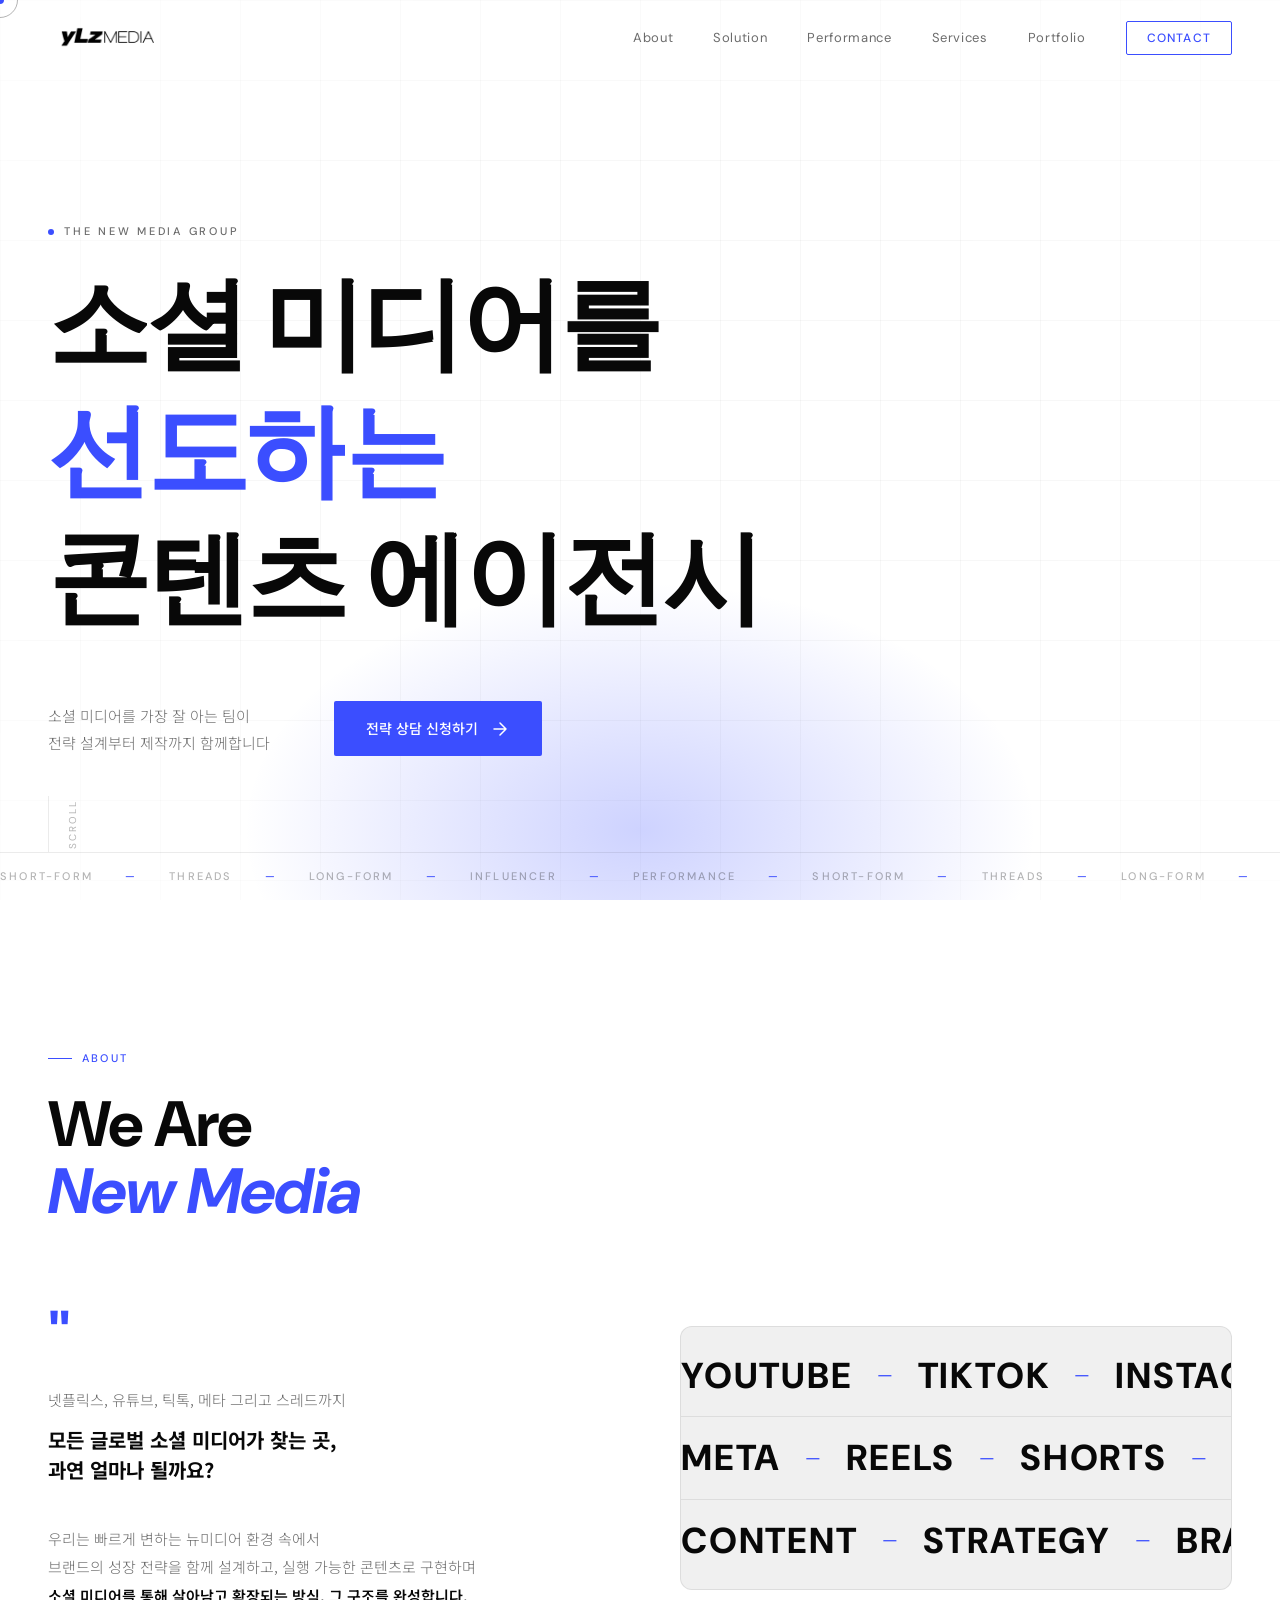
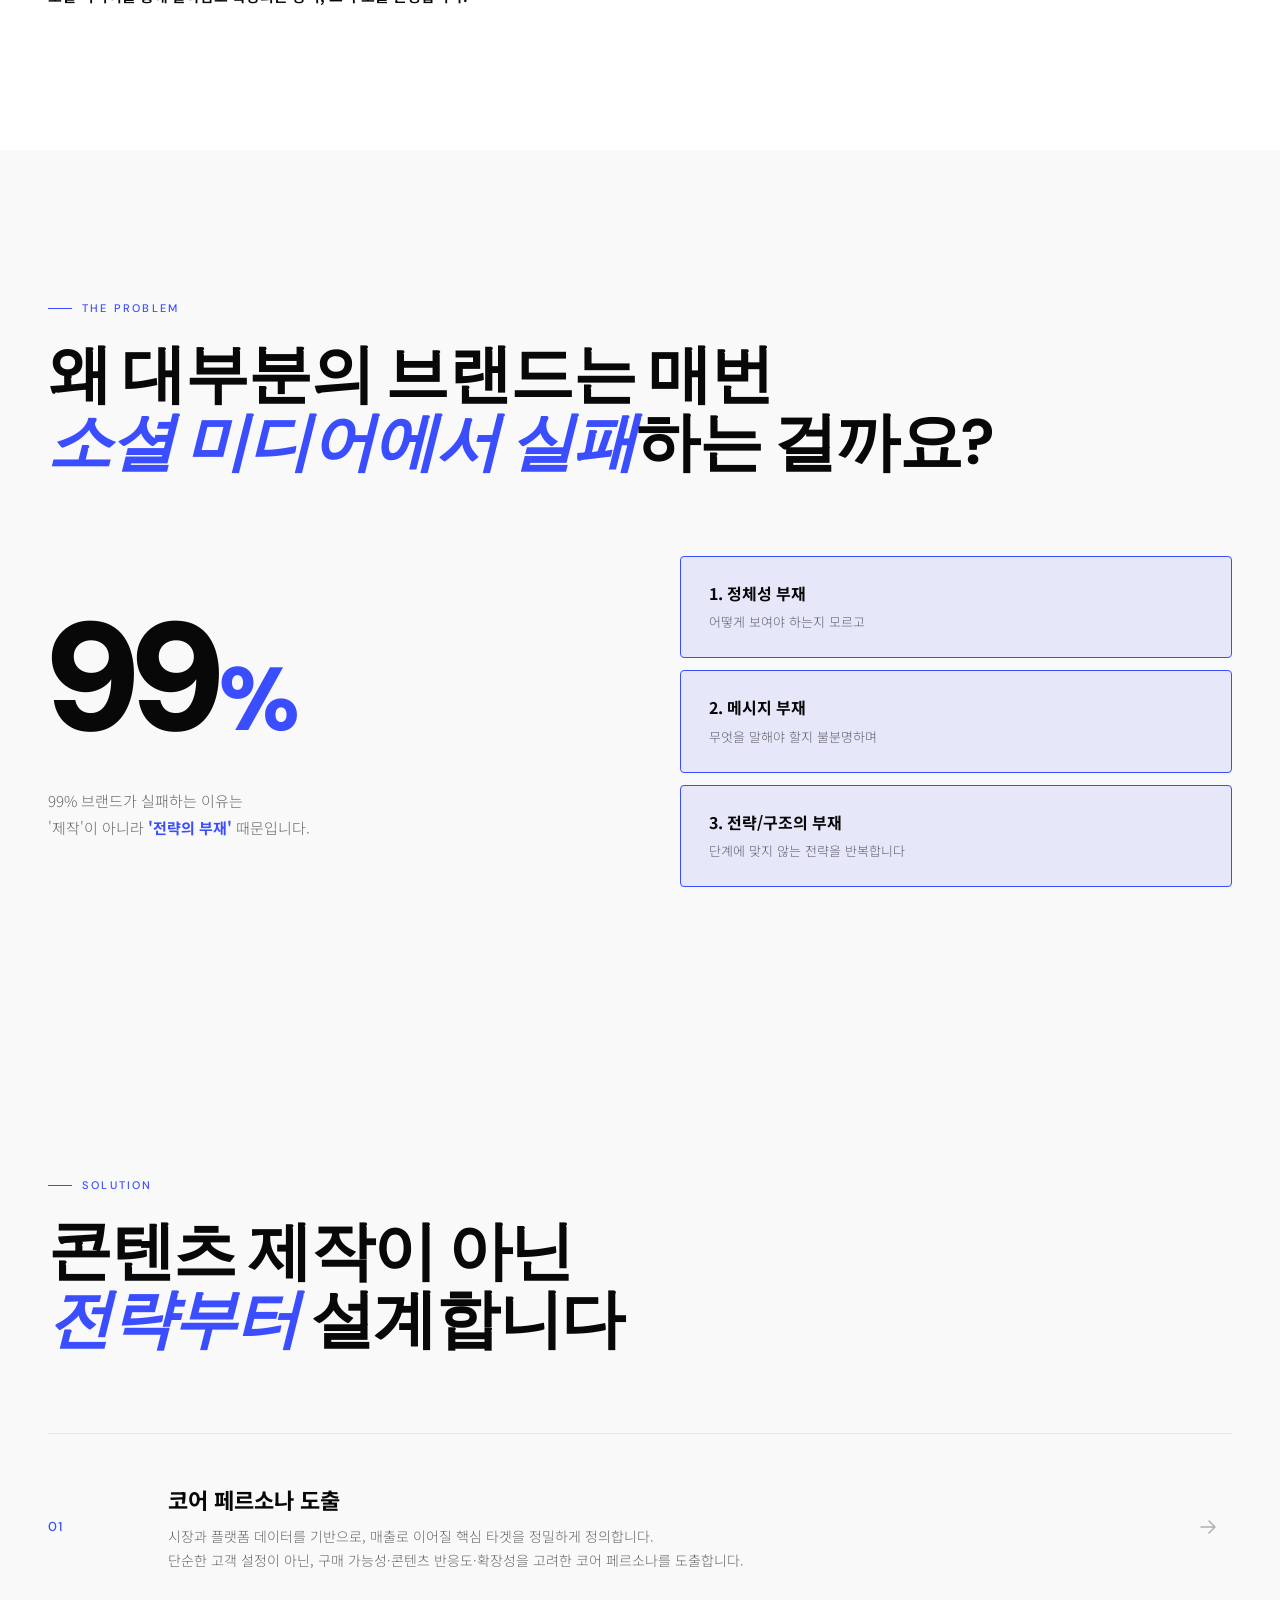
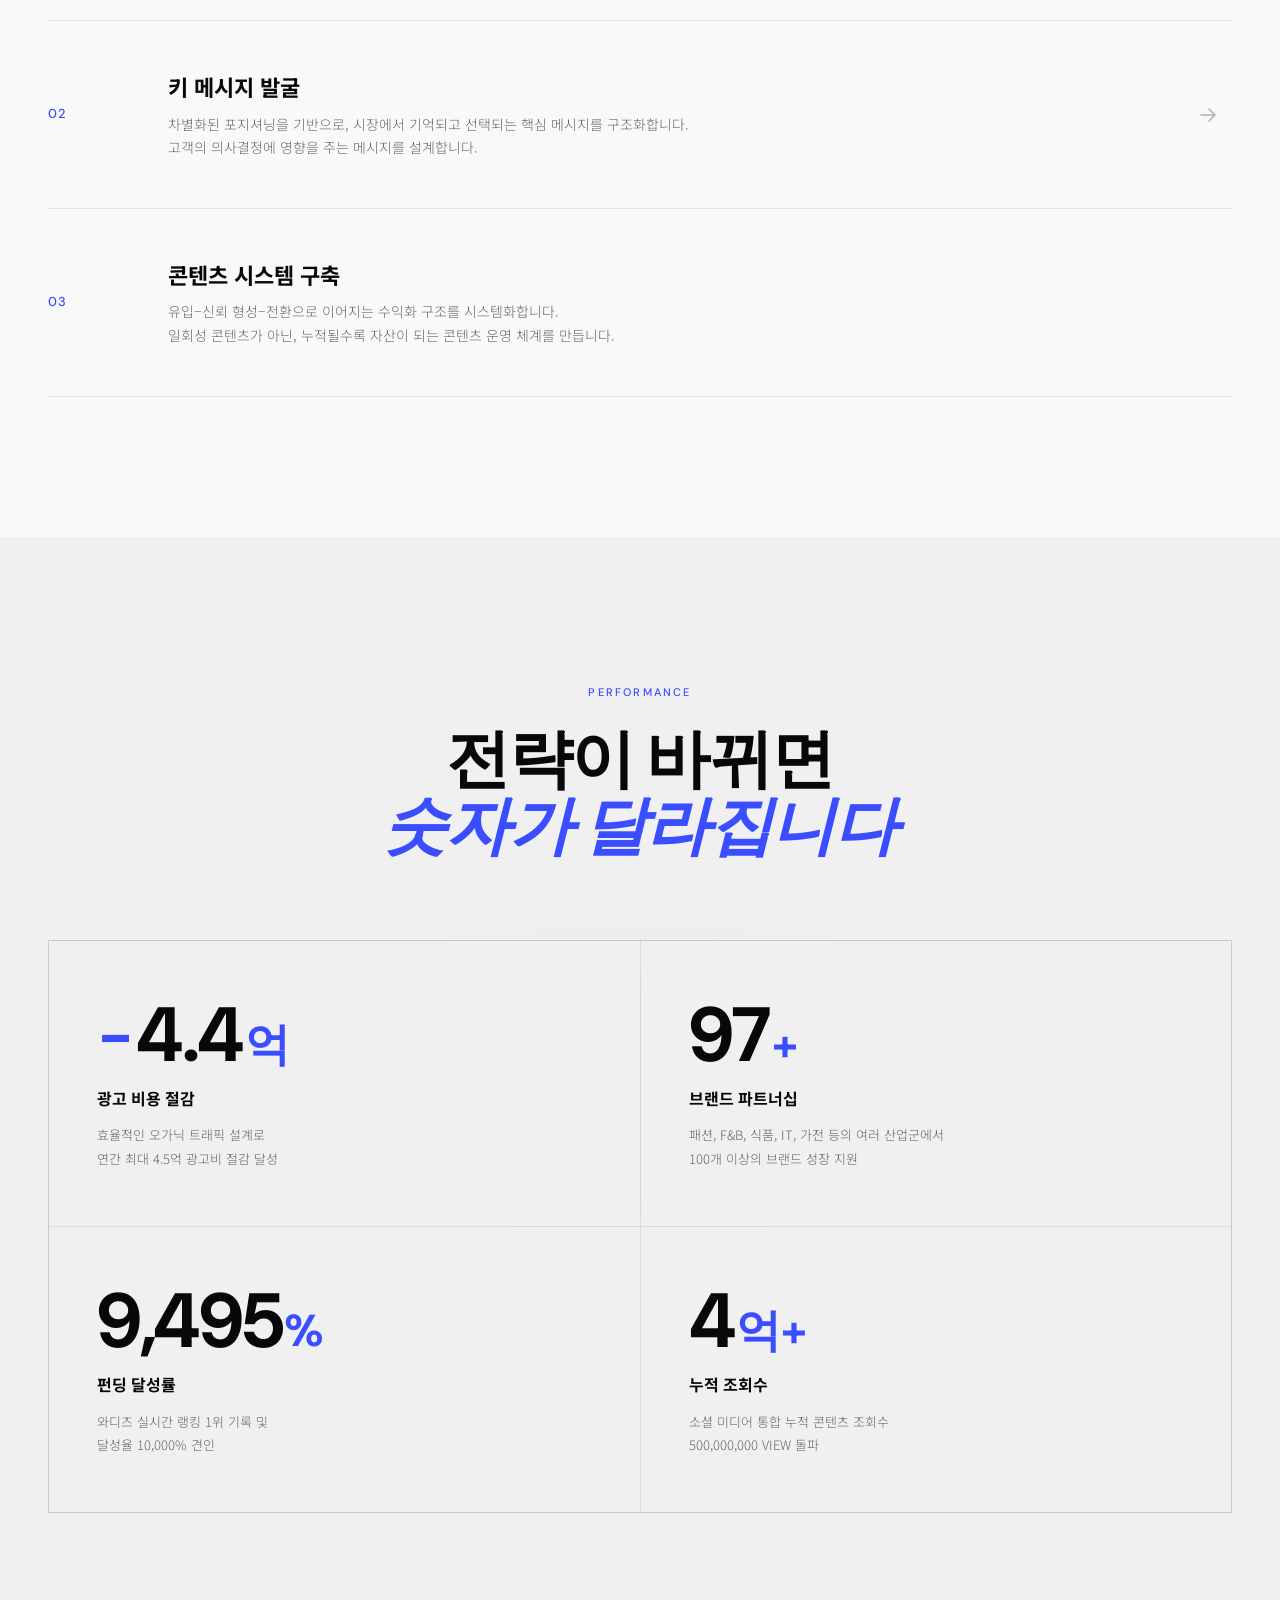
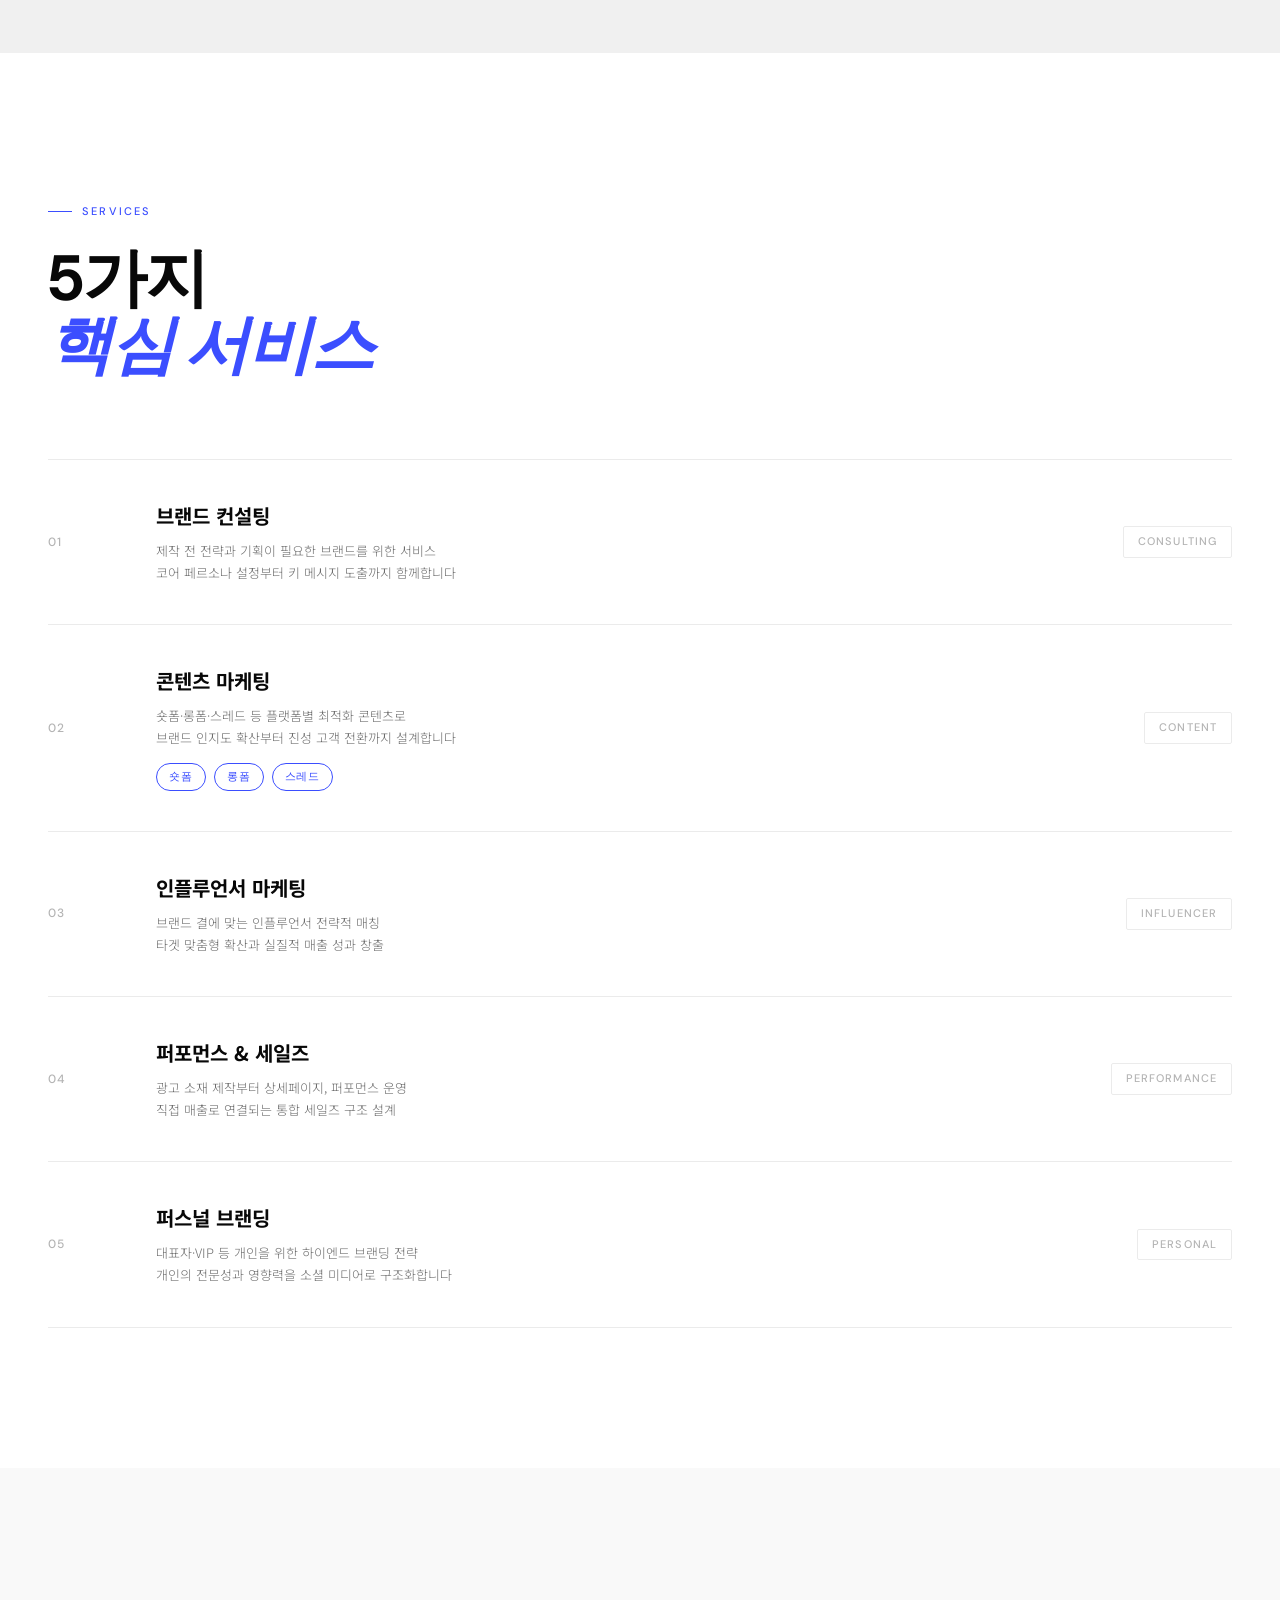
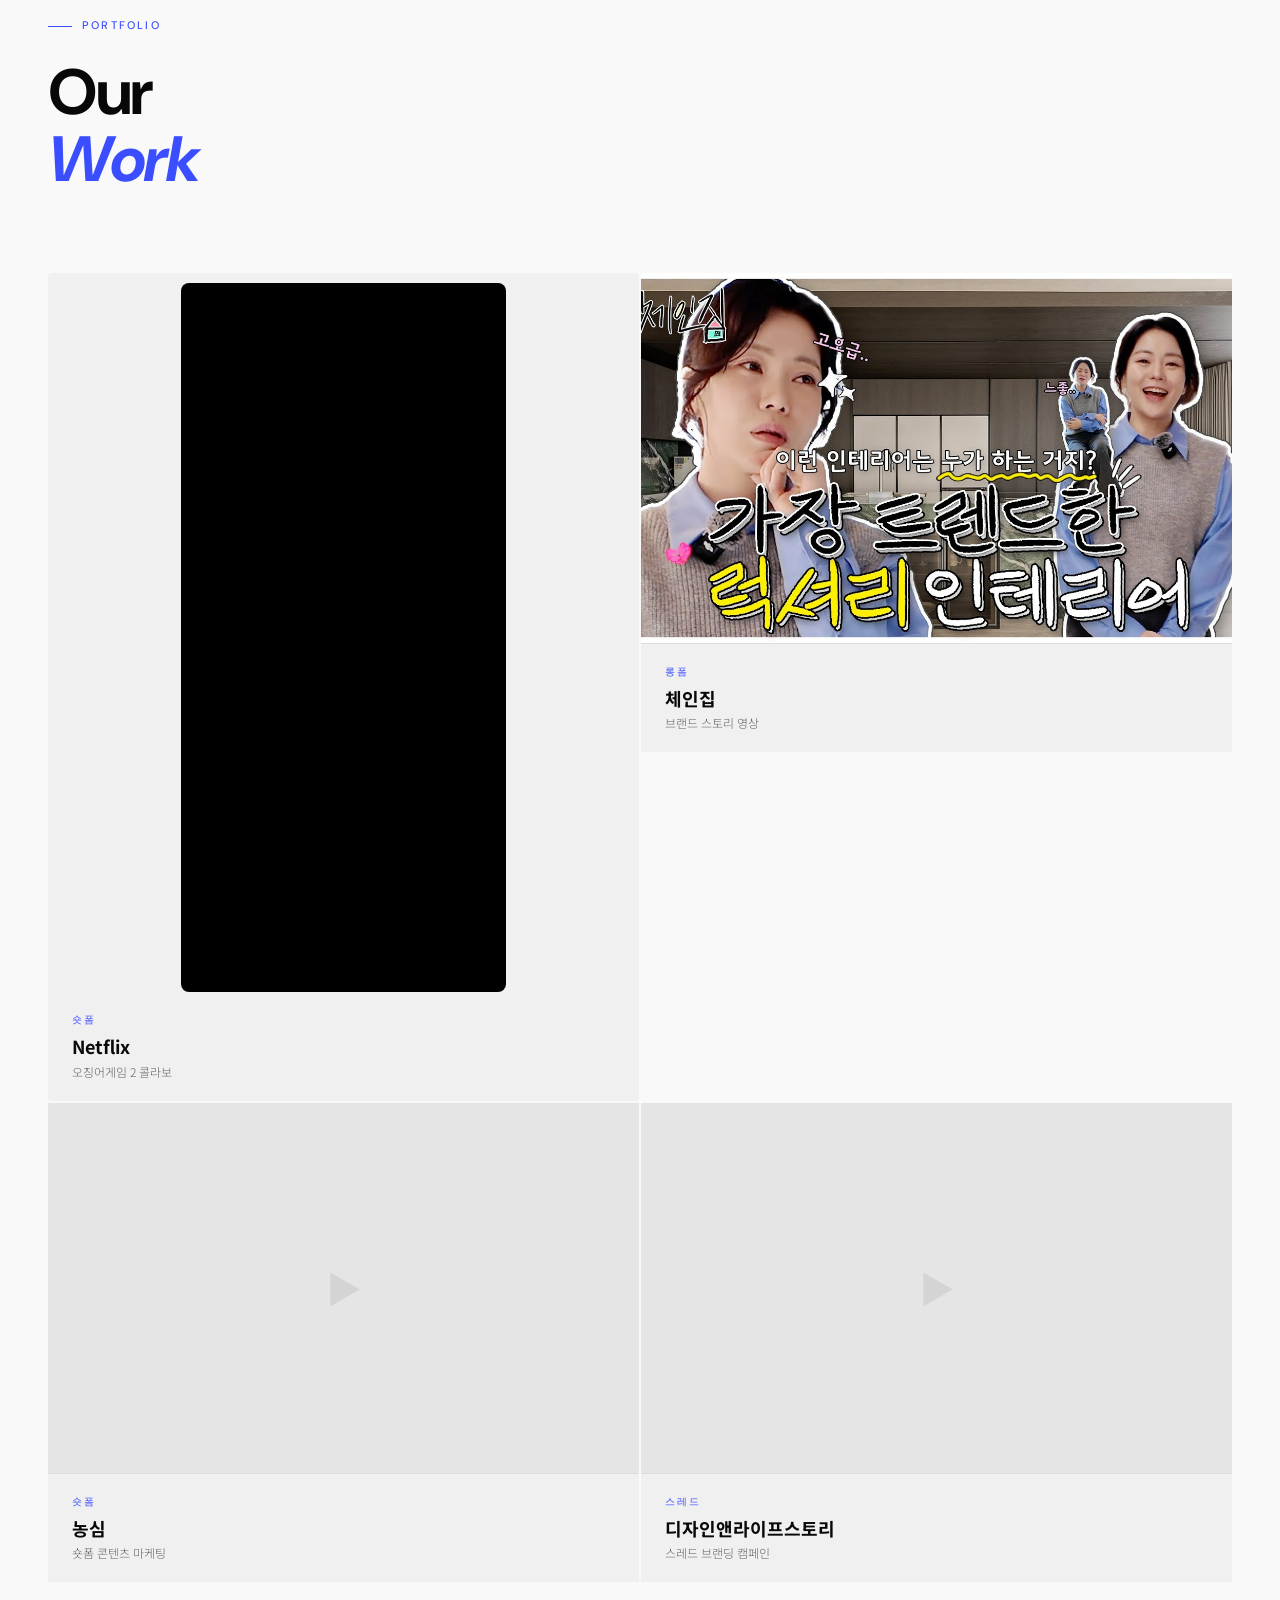
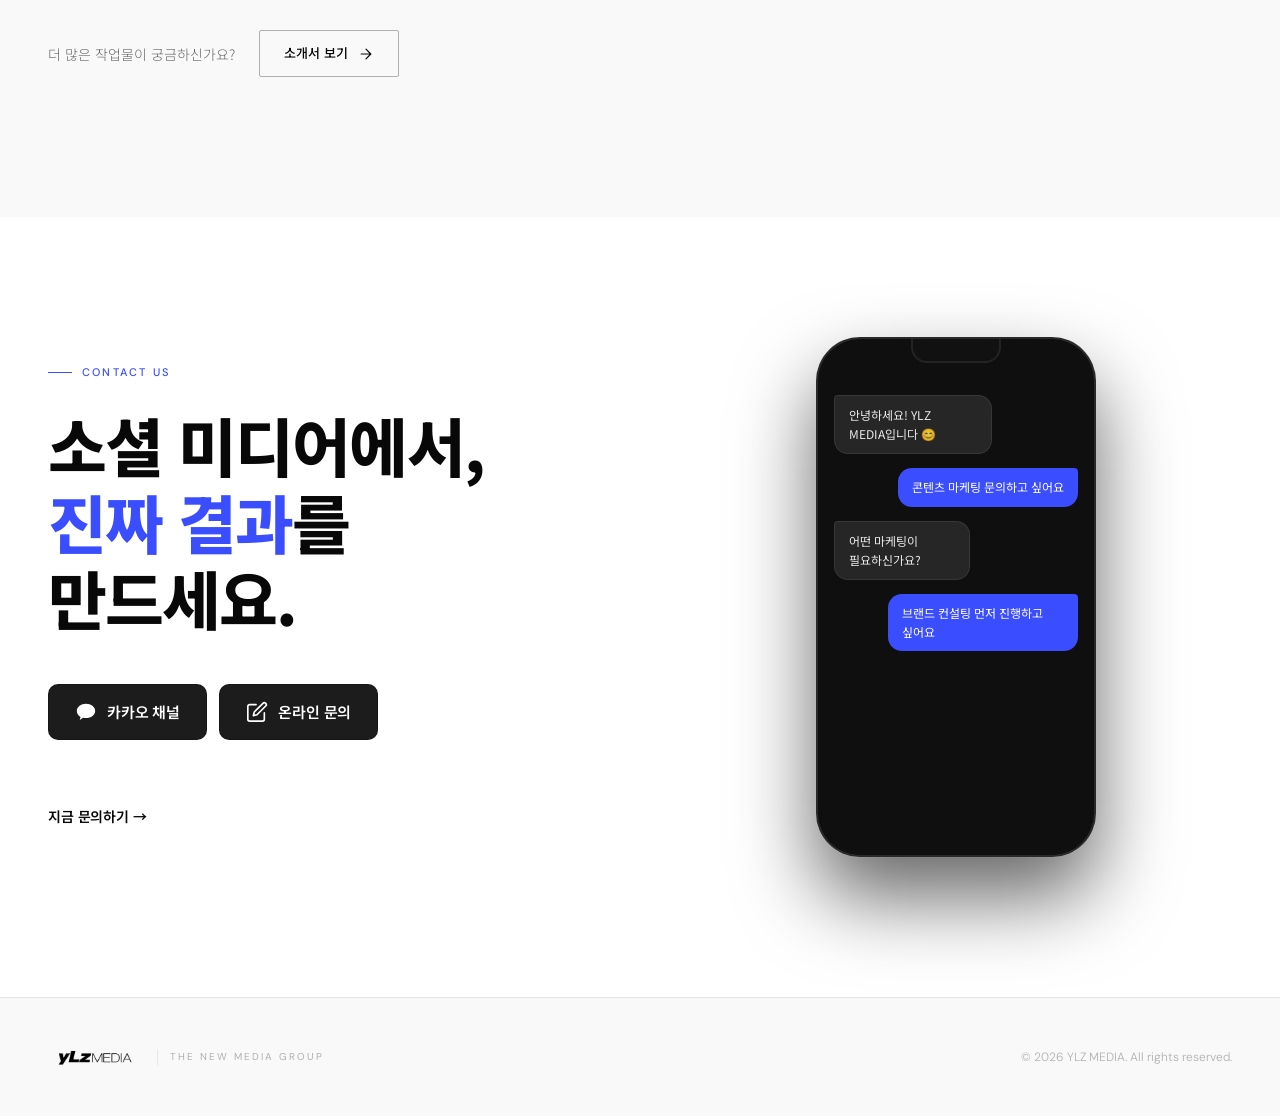
==== commit f00fb8d0: "feat: restore hover effect to tiktok embed" ====
--- a/index.html
+++ b/index.html
@@ -376,6 +376,15 @@
                             <iframe src="https://www.tiktok.com/player/v1/7452651142879694088?&autoplay=0&loop=1"
                                 style="position: absolute; top: -22%; left: -2%; width: 104%; height: 144%; border: none;"
                                 allowfullscreen scrolling="no" allow="encrypted-media;"></iframe>
+                            <div class="portfolio-hover" style="pointer-events: none;">
+                                <div class="hover-stat">
+                                    <span class="stat-label">조회수</span>
+                                    <span class="stat-value">140만</span>
+                                </div>
+                                <div class="hover-divider"></div>
+                                <div class="hover-platform">TikTok</div>
+                                <div class="hover-cta" style="pointer-events: auto;">영상 보러가기 →</div>
+                            </div>
                         </div>
 
                         <div class="portfolio-info" style="border-top: none;">
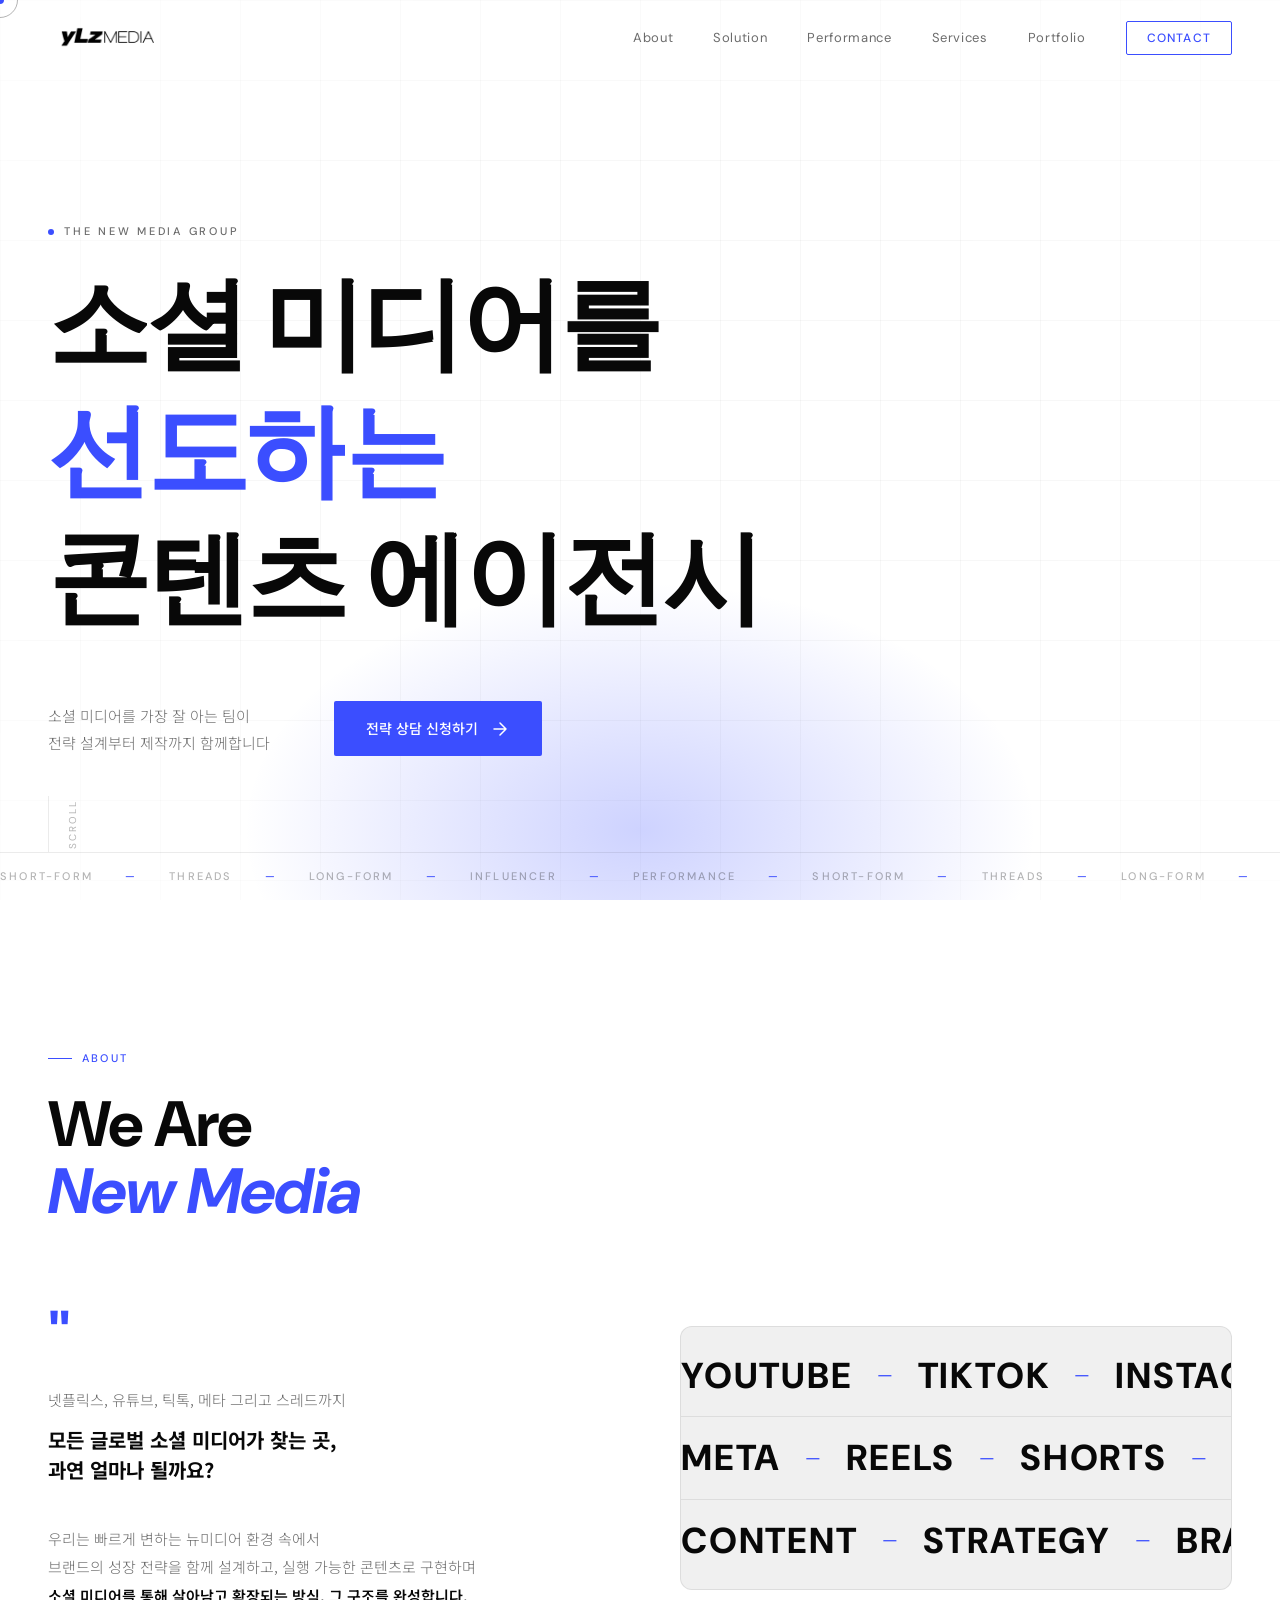
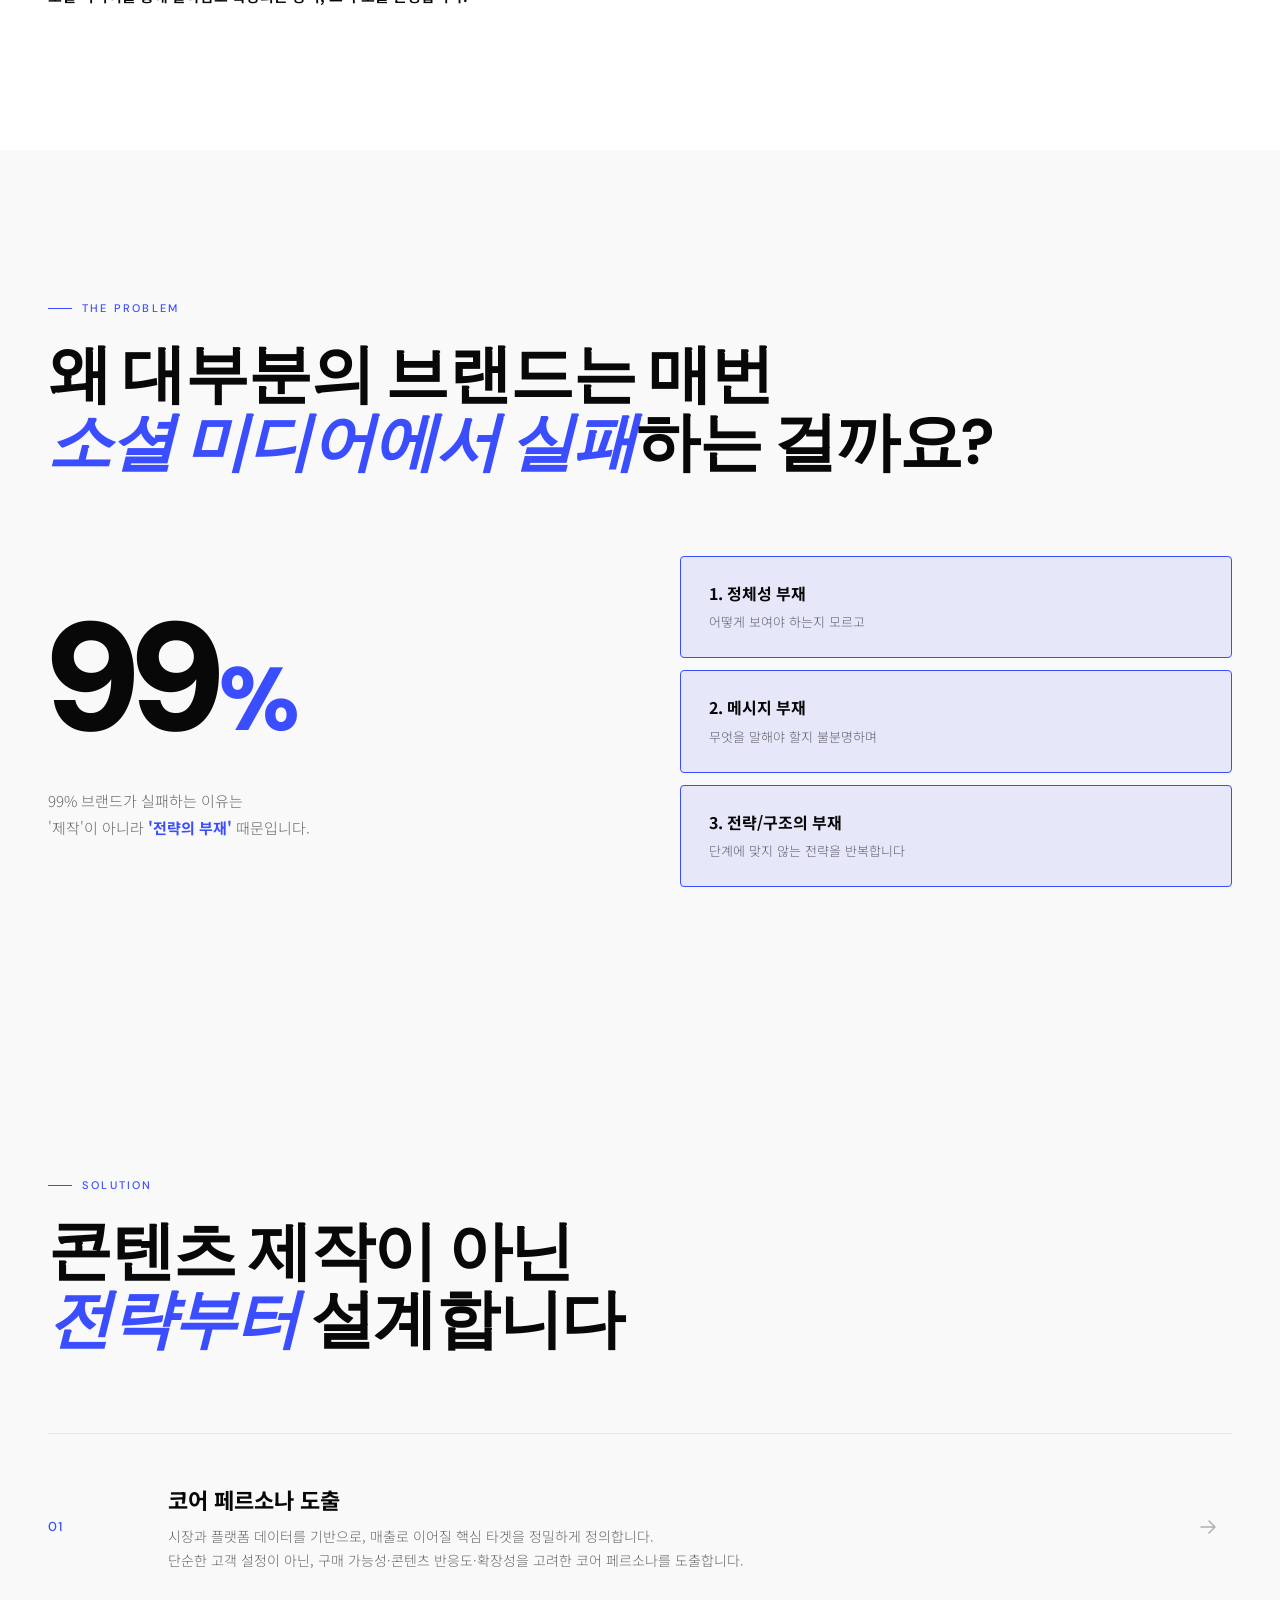
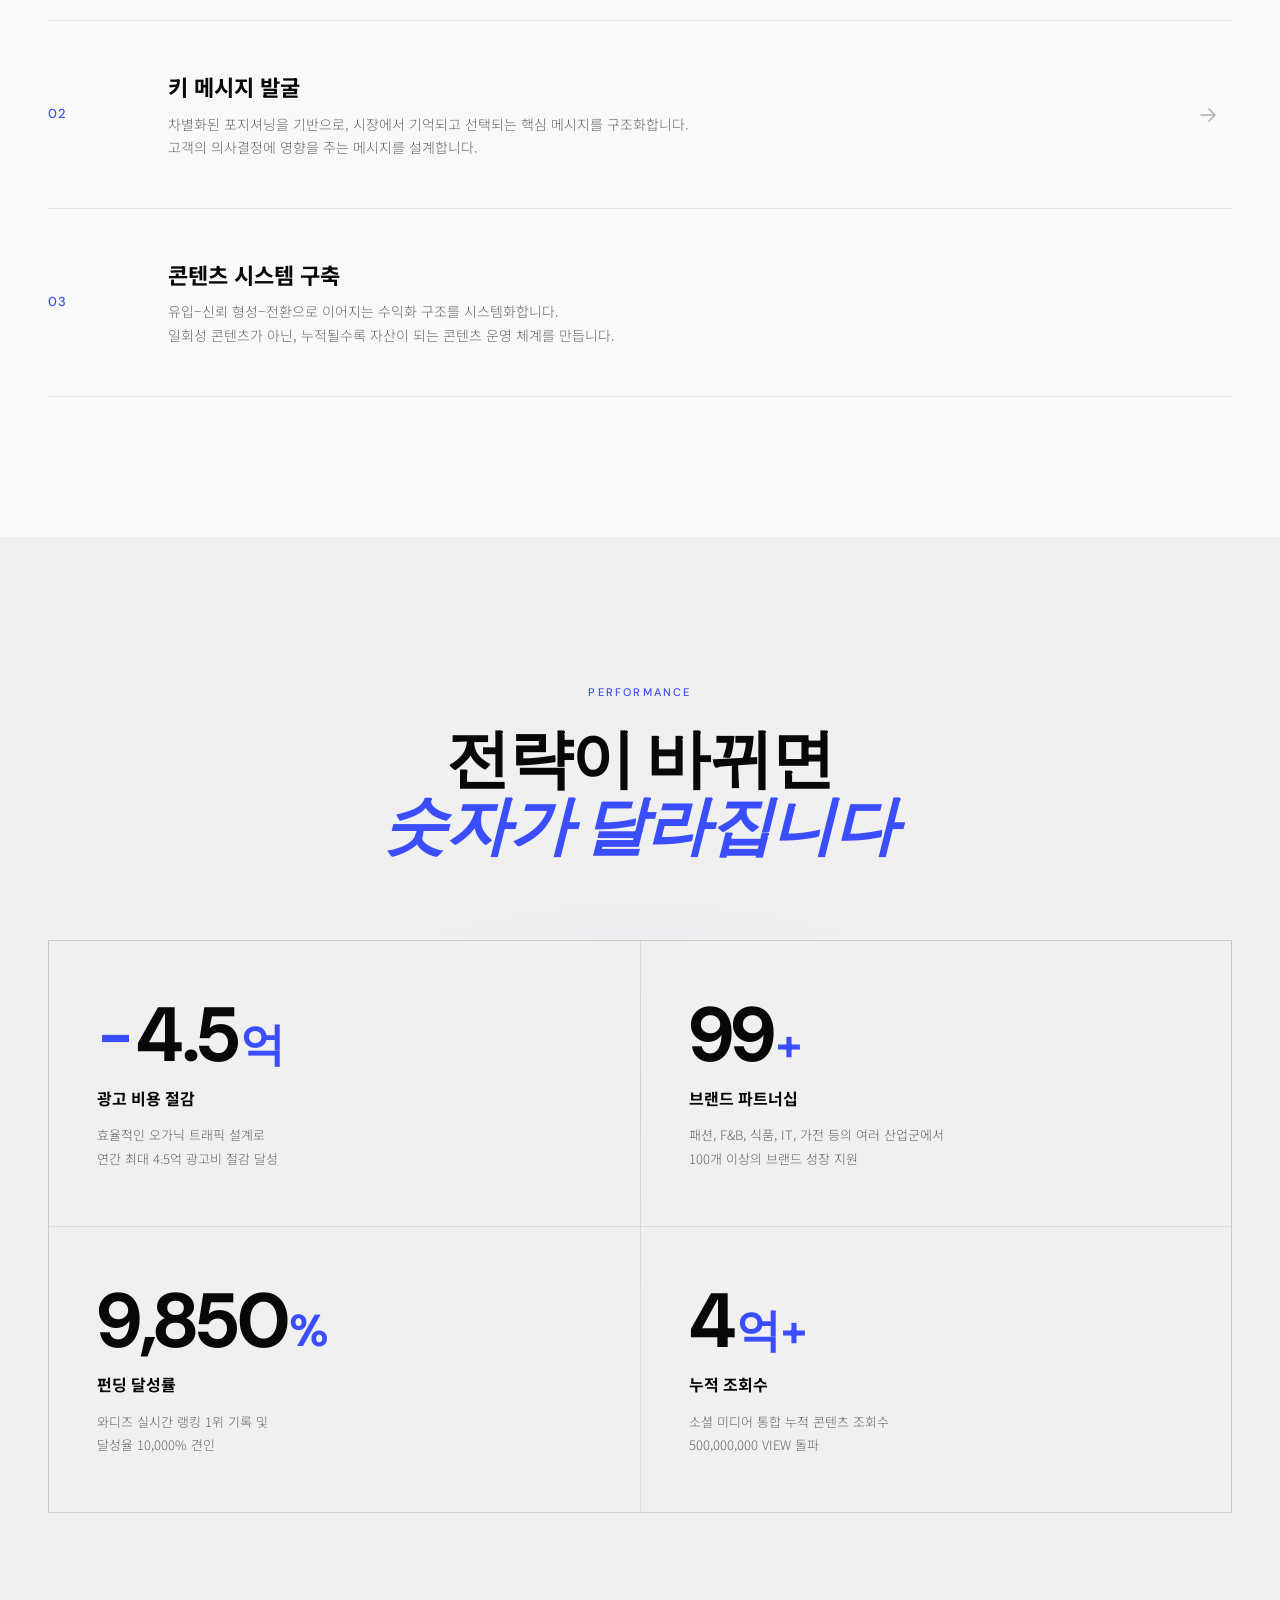
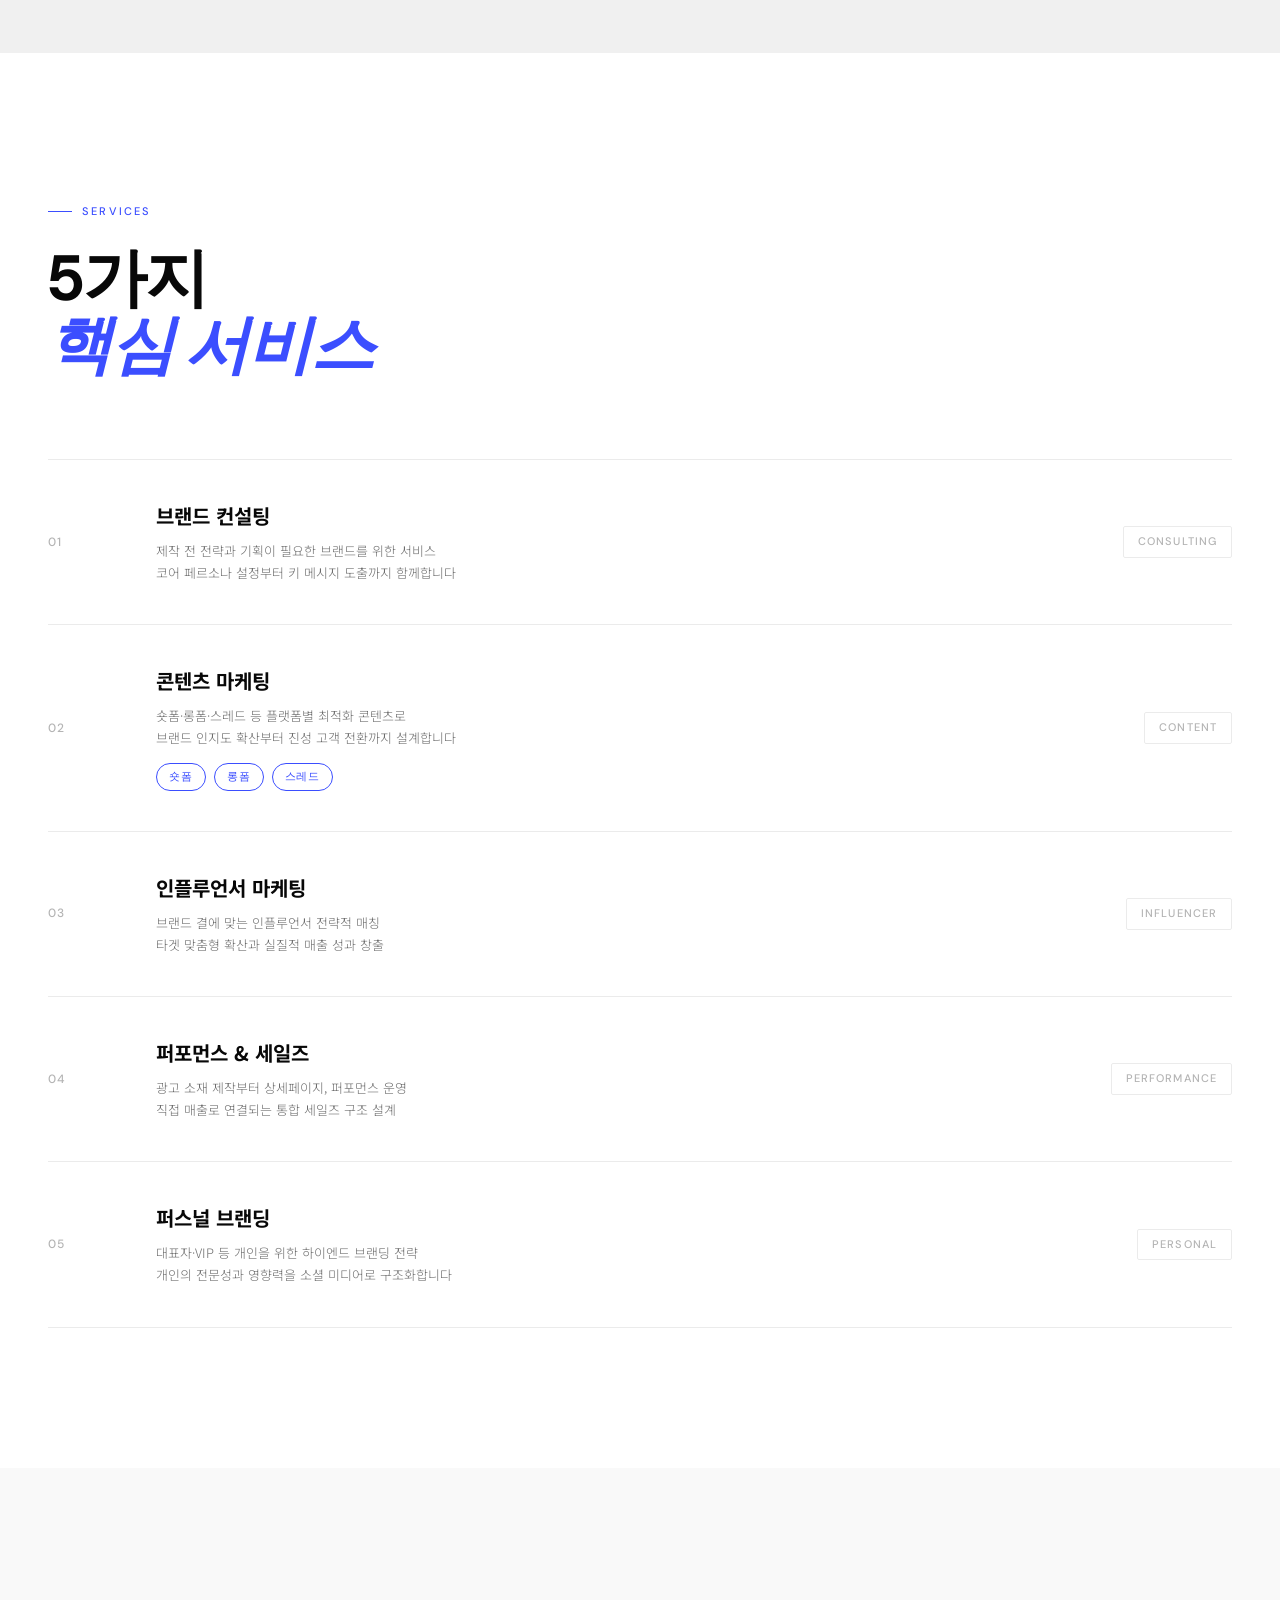
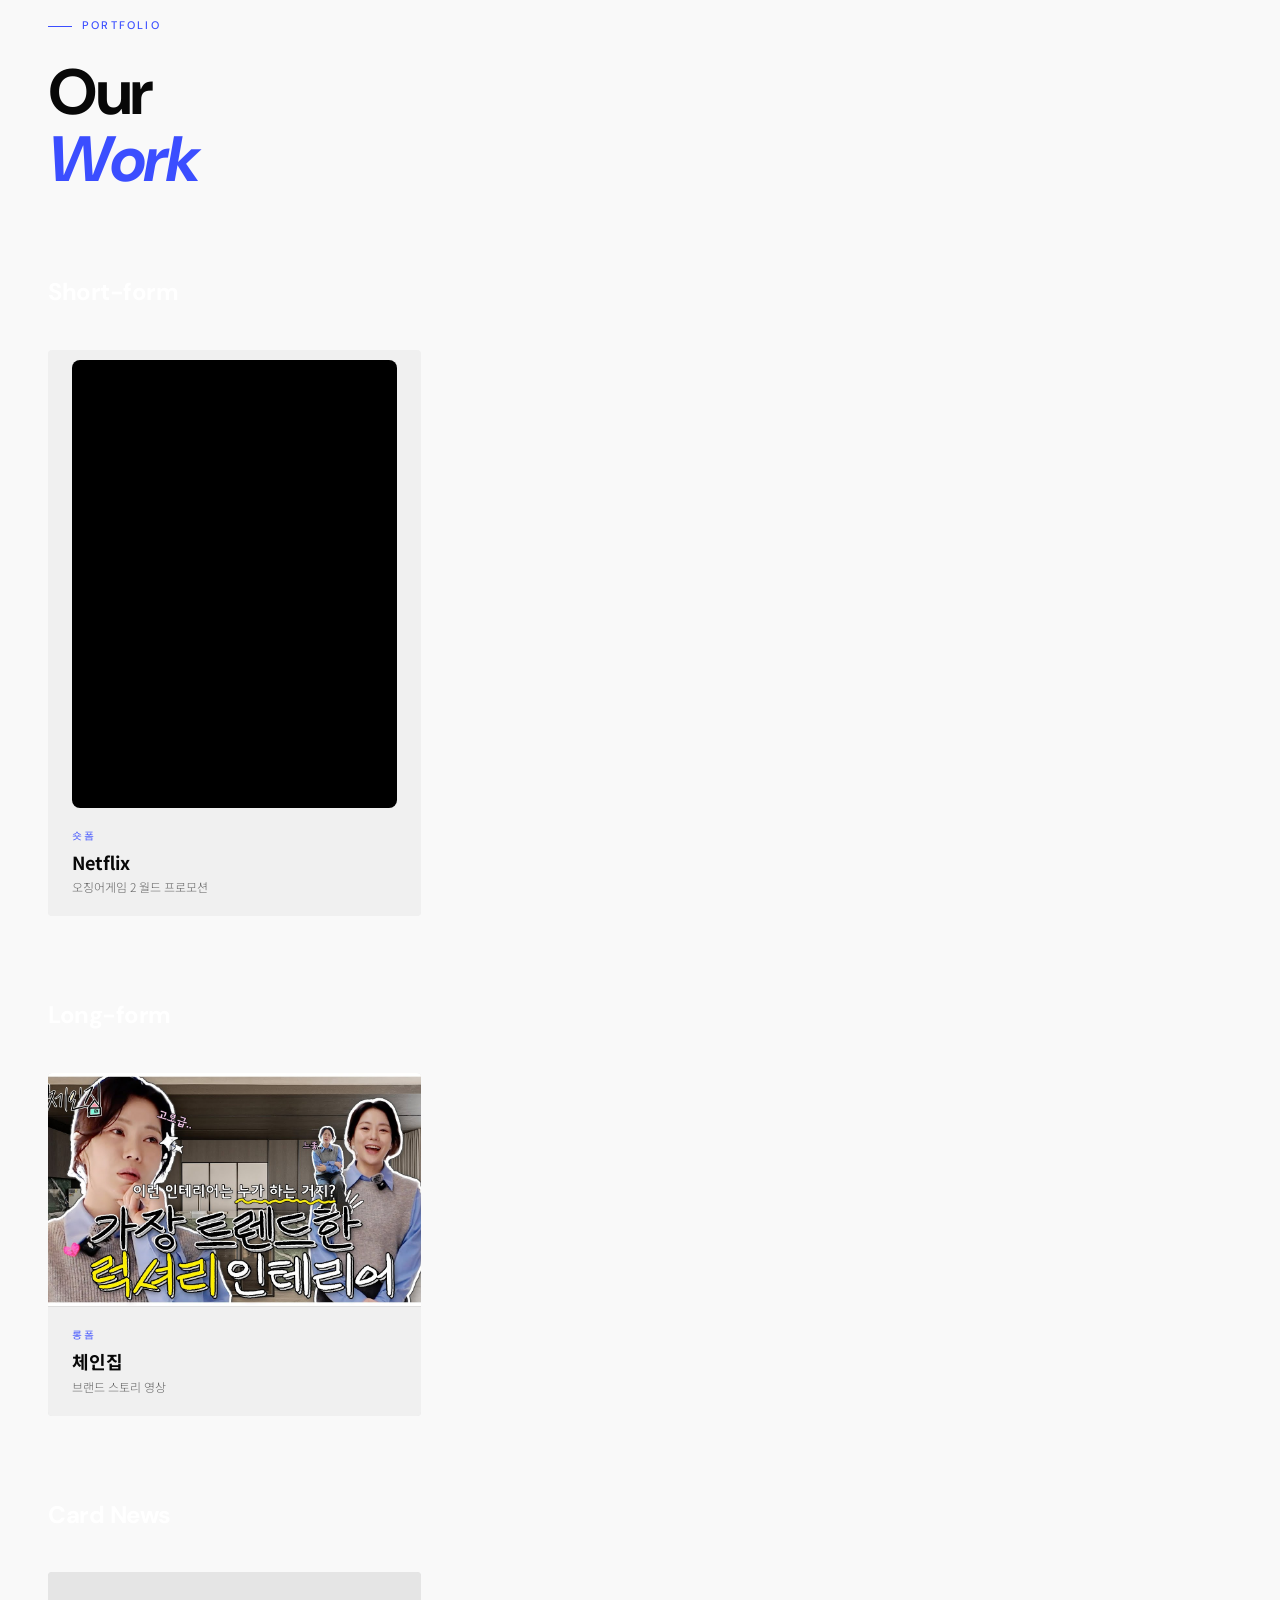
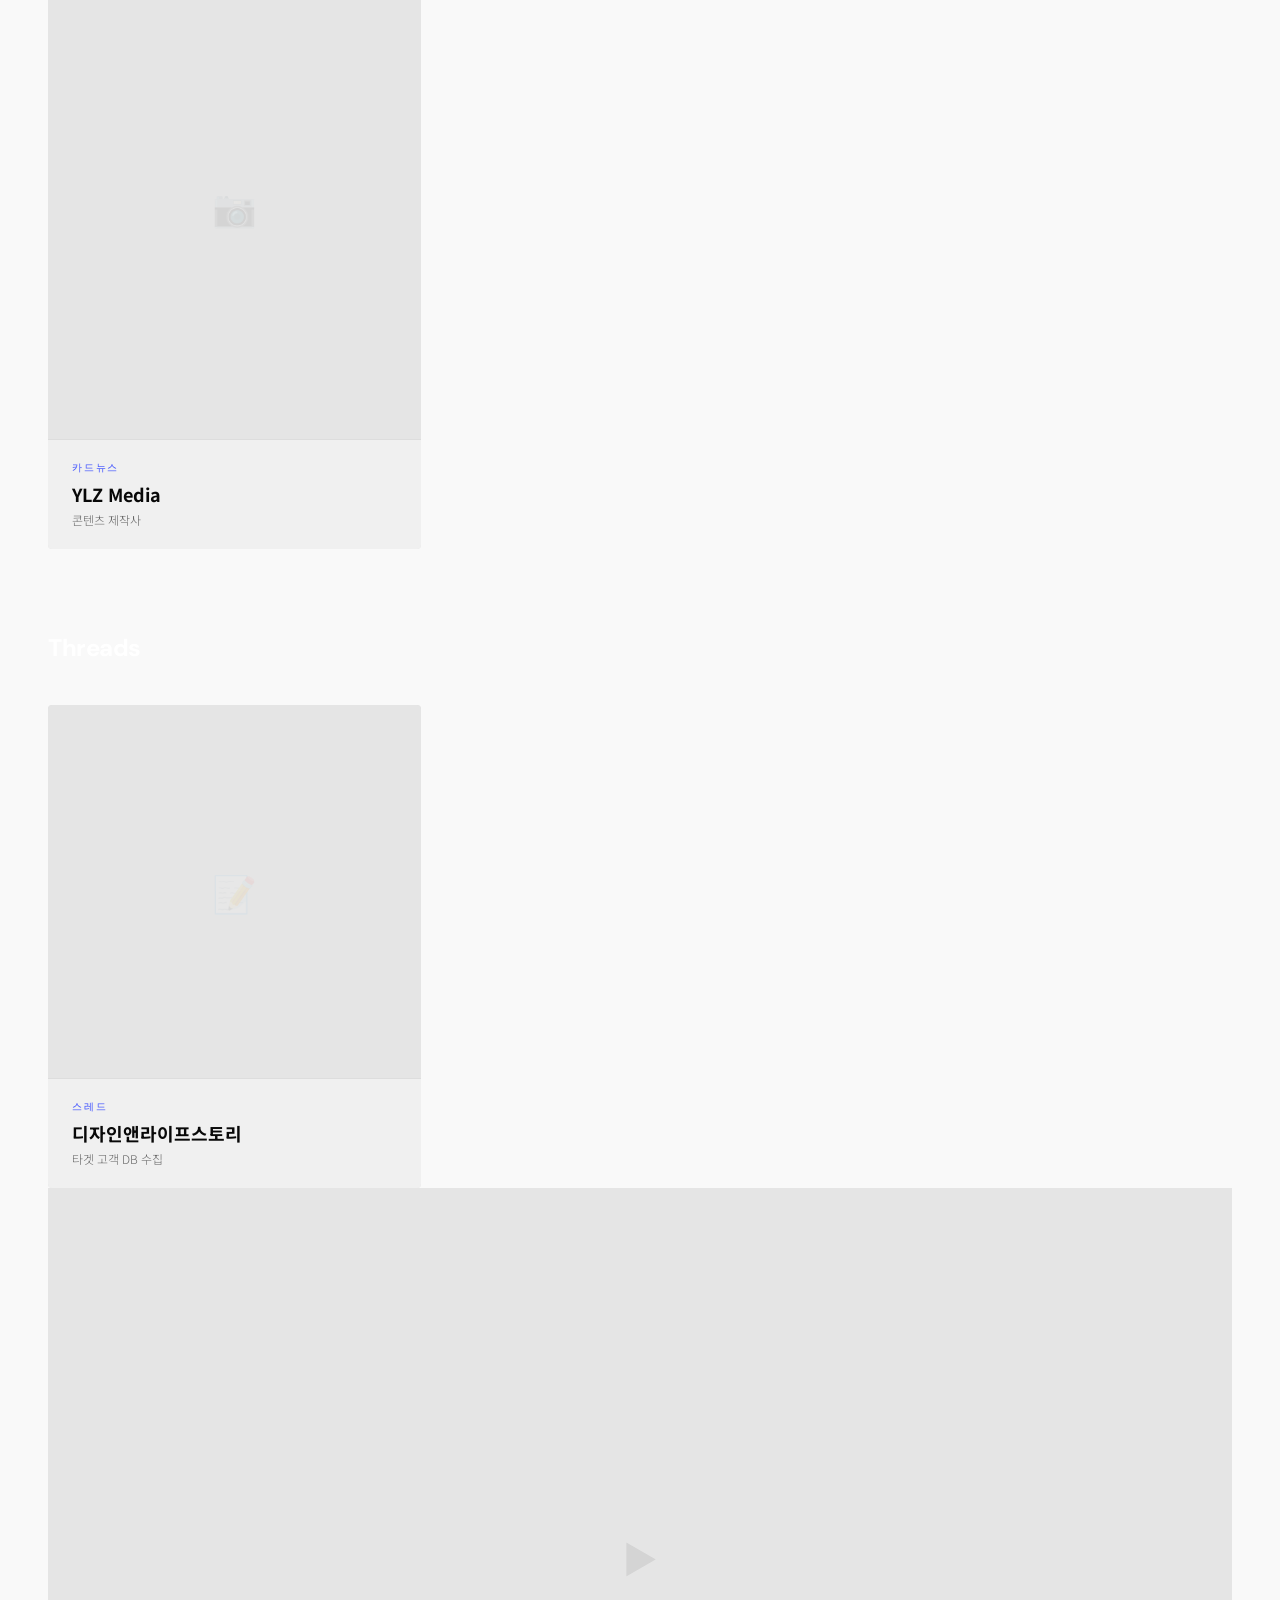
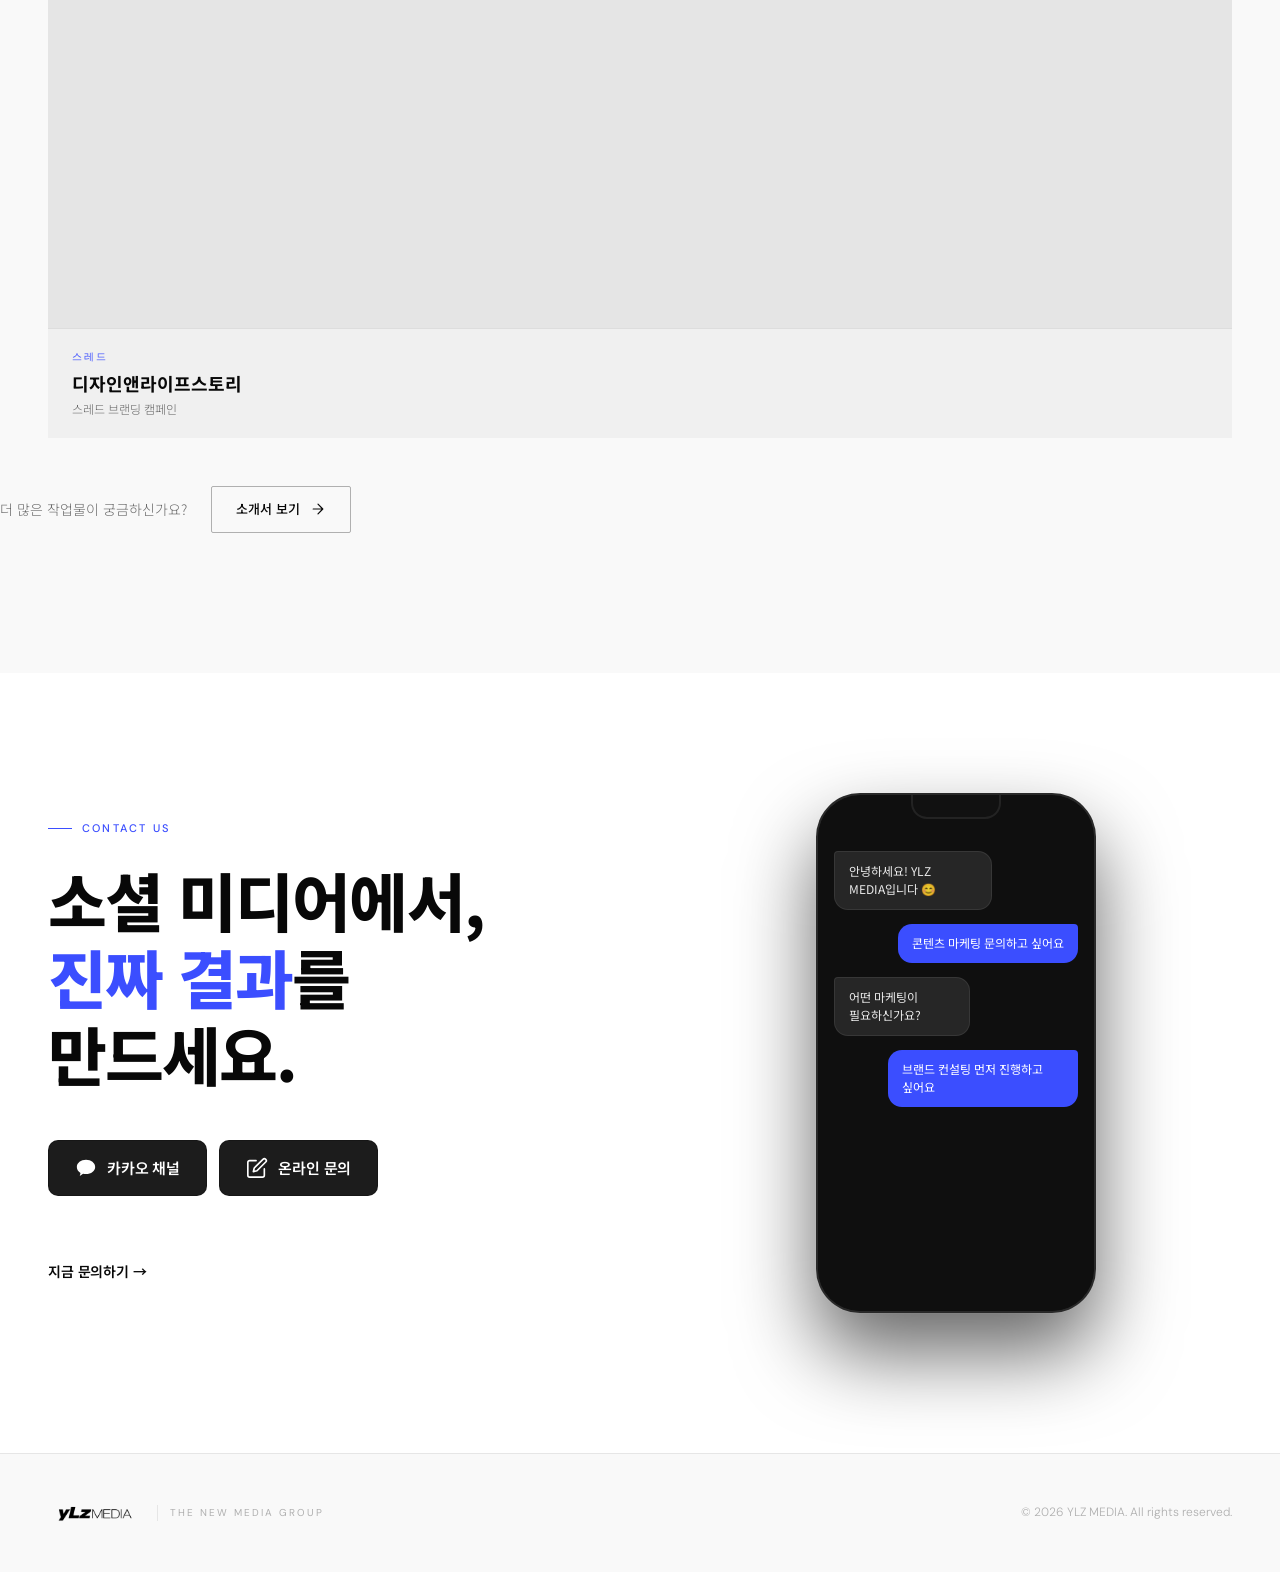
==== commit 800e2b50: "feat: restructure portfolio layout to 4 rows for different formats" ====
--- a/index.html
+++ b/index.html
@@ -365,124 +365,168 @@
                 <h2 class="section-title reveal-up" data-delay="0.1">Our<br><em>Work</em></h2>
             </div>
 
-            <div class="portfolio-grid" id="portfolioGrid">
-
-                <!-- 1. Netflix -->
-                <div class="portfolio-item reveal-up" data-delay="0.05">
-                    <div class="portfolio-link"
-                        style="display: block; cursor: default; overflow: hidden; border-radius: var(--radius); background: var(--black-3); padding-top: 10px;">
-                        <div
-                            style="position: relative; padding-bottom: 120%; height: 0; max-width: 325px; margin: 0 auto; overflow: hidden; border-radius: 8px; background: #000;">
-                            <iframe src="https://www.tiktok.com/player/v1/7452651142879694088?&autoplay=0&loop=1"
-                                style="position: absolute; top: -22%; left: -2%; width: 104%; height: 144%; border: none;"
-                                allowfullscreen scrolling="no" allow="encrypted-media;"></iframe>
-                            <div class="portfolio-hover" style="pointer-events: none;">
-                                <div class="hover-stat">
-                                    <span class="stat-label">조회수</span>
-                                    <span class="stat-value">140만</span>
-                                </div>
-                                <div class="hover-divider"></div>
-                                <div class="hover-platform">TikTok</div>
-                                <div class="hover-cta" style="pointer-events: auto;">영상 보러가기 →</div>
-                            </div>
-                        </div>
-
-                        <div class="portfolio-info" style="border-top: none;">
-                            <span class="portfolio-cat-tag">숏폼</span>
-                            <h3 class="portfolio-client">Netflix</h3>
-                            <p class="portfolio-project">오징어게임 2 콜라보</p>
-                        </div>
-                    </div>
-                </div>
-
-                <!-- 2. 체인집 -->
-                <div class="portfolio-item reveal-up" data-delay="0.1">
-                    <a href="https://www.youtube.com/watch?v=hbUSZi_jcww" target="_blank" class="portfolio-link">
-                        <div class="portfolio-thumb">
-                            <img src="images/portfolio-chainjip.jpg" alt="체인집" loading="lazy">
-                            <div class="portfolio-hover">
-                                <div class="hover-stat">
-                                    <span class="stat-label">문의 전환</span>
-                                    <span class="stat-value">30건</span>
-                                </div>
-                                <div class="hover-divider"></div>
-                                <div class="hover-platform">YouTube</div>
-                                <div class="hover-cta">영상 보러가기 →</div>
-                            </div>
-                        </div>
-                        <div class="portfolio-info">
-                            <span class="portfolio-cat-tag">롱폼</span>
-                            <h3 class="portfolio-client">체인집</h3>
-                            <p class="portfolio-project">브랜드 스토리 영상</p>
-                        </div>
-                    </a>
-                </div>
-
-                <!-- 3. 농심 -->
-                <div class="portfolio-item reveal-up" data-delay="0.15">
-                    <a href="https://www.tiktok.com/@nongshimglobal/video/7606228427074440478" target="_blank"
-                        class="portfolio-link">
-                        <div class="portfolio-thumb">
-                            <div class="portfolio-placeholder">
-                                <span class="placeholder-icon">▶</span>
-                            </div>
-                            <div class="portfolio-hover">
-                                <div class="hover-stat">
-                                    <span class="stat-label">조회수</span>
-                                    <span class="stat-value">17만</span>
-                                </div>
-                                <div class="hover-divider"></div>
-                                <div class="hover-platform">TikTok</div>
-                                <div class="hover-cta">영상 보러가기 →</div>
-                            </div>
-                        </div>
-                        <div class="portfolio-info">
-                            <span class="portfolio-cat-tag">숏폼</span>
-                            <h3 class="portfolio-client">농심</h3>
-                            <p class="portfolio-project">숏폼 콘텐츠 마케팅</p>
-                        </div>
-                    </a>
-                </div>
-
-                <!-- 4. 디자인앤라이프스토리 -->
-                <div class="portfolio-item reveal-up" data-delay="0.2">
-                    <a href="https://www.threads.com/@sangchcul/post/DE0-XzYzPKR" target="_blank"
-                        class="portfolio-link">
-                        <div class="portfolio-thumb">
-                            <div class="portfolio-placeholder">
-                                <span class="placeholder-icon">▶</span>
-                            </div>
-                            <div class="portfolio-hover">
-                                <div class="hover-stat">
-                                    <span class="stat-label">조회수</span>
-                                    <span class="stat-value">22만</span>
-                                </div>
-                                <div class="hover-divider"></div>
-                                <div class="hover-platform">Threads</div>
-                                <div class="hover-cta">게시물 보러가기 →</div>
-                            </div>
-                        </div>
-                        <div class="portfolio-info">
-                            <span class="portfolio-cat-tag">스레드</span>
-                            <h3 class="portfolio-client">디자인앤라이프스토리</h3>
-                            <p class="portfolio-project">스레드 브랜딩 캠페인</p>
-                        </div>
-                    </a>
-                </div>
-
-            </div>
-
-            <!-- 소개서 CTA -->
-            <div class="portfolio-cta reveal-up" data-delay="0.3">
-                <p>더 많은 작업물이 궁금하신가요?</p>
-                <a href="https://www.canva.com/design/DAHB7lFAOOs/UvSZuDiaNZmEmGTT2_kfdQ/view?utm_content=DAHB7lFAOOs&utm_campaign=designshare&utm_medium=link2&utm_source=uniquelinks&utlId=h6de1f59d49"
-                    target="_blank" class="btn-outline">소개서 보기
-                    <svg width="16" height="16" viewBox="0 0 20 20" fill="none">
-                        <path d="M4 10H16M16 10L10 4M16 10L10 16" stroke="currentColor" stroke-width="1.5"
-                            stroke-linecap="round" />
-                    </svg>
-                </a>
-            </div>
+            <div class="portfolio-rows" id="portfolioRows">
+
+                <!-- 1. Short-Form Row -->
+                <div class="portfolio-category">
+                    <h3 class="category-title">Short-form</h3>
+                    <div class="portfolio-grid category-grid">
+                        <div class="portfolio-item reveal-up" data-delay="0.05">
+                            <div class="portfolio-link"
+                                style="display: block; cursor: default; overflow: hidden; border-radius: var(--radius); background: var(--black-3); padding-top: 10px;">
+                                <div
+                                    style="position: relative; padding-bottom: 120%; height: 0; max-width: 325px; margin: 0 auto; overflow: hidden; border-radius: 8px; background: #000;">
+                                    <iframe
+                                        src="https://www.tiktok.com/player/v1/7452651142879694088?&autoplay=0&loop=1"
+                                        style="position: absolute; top: -22%; left: -2%; width: 104%; height: 144%; border: none;"
+                                        allowfullscreen scrolling="no" allow="encrypted-media;"></iframe>
+                                    <div class="portfolio-hover" style="pointer-events: none;">
+                                        <div class="hover-stat">
+                                            <span class="stat-label">조회수</span>
+                                            <span class="stat-value">140만</span>
+                                        </div>
+                                        <div class="hover-divider"></div>
+                                        <div class="hover-platform">TikTok</div>
+                                        <div class="hover-cta" style="pointer-events: auto;">영상 보러가기 →</div>
+                                    </div>
+                                </div>
+                                <div class="portfolio-info" style="border-top: none;">
+                                    <span class="portfolio-cat-tag">숏폼</span>
+                                    <h3 class="portfolio-client">Netflix</h3>
+                                    <p class="portfolio-project">오징어게임 2 월드 프로모션</p>
+                                </div>
+                            </div>
+                        </div>
+                    </div>
+                </div>
+
+                <!-- 2. Long-Form Row -->
+                <div class="portfolio-category">
+                    <h3 class="category-title">Long-form</h3>
+                    <div class="portfolio-grid category-grid">
+                        <div class="portfolio-item reveal-up" data-delay="0.1">
+                            <a href="https://www.youtube.com/watch?v=sKFIdziQdLY&t=1s" target="_blank"
+                                class="portfolio-link">
+                                <div class="portfolio-thumb">
+                                    <img src="images/portfolio-chainjip.jpg" alt="체인집" loading="lazy">
+                                    <div class="portfolio-hover">
+                                        <div class="hover-stat">
+                                            <span class="stat-label">문의 전환</span>
+                                            <span class="stat-value">30건</span>
+                                        </div>
+                                        <div class="hover-divider"></div>
+                                        <div class="hover-platform">YouTube</div>
+                                        <div class="hover-cta">영상 보러가기 →</div>
+                                    </div>
+                                </div>
+                                <div class="portfolio-info">
+                                    <span class="portfolio-cat-tag">롱폼</span>
+                                    <h3 class="portfolio-client">체인집</h3>
+                                    <p class="portfolio-project">브랜드 스토리 영상</p>
+                                </div>
+                            </a>
+                        </div>
+                    </div>
+                </div>
+
+                <!-- 3. Card News Row -->
+                <div class="portfolio-category">
+                    <h3 class="category-title">Card News</h3>
+                    <div class="portfolio-grid category-grid">
+                        <div class="portfolio-item reveal-up" data-delay="0.15">
+                            <a href="https://www.instagram.com/p/DTxCWimAcom/?img_index=1" target="_blank"
+                                class="portfolio-link">
+                                <div class="portfolio-thumb" style="aspect-ratio: 4/5;">
+                                    <div class="portfolio-placeholder">
+                                        <span class="placeholder-icon">📷</span>
+                                    </div>
+                                    <div class="portfolio-hover">
+                                        <div class="hover-stat">
+                                            <span class="stat-label">문의</span>
+                                            <span class="stat-value">20건</span>
+                                        </div>
+                                        <div class="hover-divider"></div>
+                                        <div class="hover-platform">Instagram</div>
+                                        <div class="hover-cta">글 보러가기 →</div>
+                                    </div>
+                                </div>
+                                <div class="portfolio-info">
+                                    <span class="portfolio-cat-tag">카드뉴스</span>
+                                    <h3 class="portfolio-client">YLZ Media</h3>
+                                    <p class="portfolio-project">콘텐츠 제작사</p>
+                                </div>
+                            </a>
+                        </div>
+                    </div>
+                </div>
+
+                <!-- 4. Threads Row -->
+                <div class="portfolio-category">
+                    <h3 class="category-title">Threads</h3>
+                    <div class="portfolio-grid category-grid">
+                        <div class="portfolio-item reveal-up" data-delay="0.2">
+                            <a href="https://www.threads.com/@sangchcul/post/DE0-XzYzPKR" target="_blank"
+                                class="portfolio-link">
+                                <div class="portfolio-thumb" style="aspect-ratio: 1/1;">
+                                    <div class="portfolio-placeholder">
+                                        <span class="placeholder-icon">📝</span>
+                                    </div>
+                                    <div class="portfolio-hover">
+                                        <div class="hover-stat">
+                                            <span class="stat-label">DB 수집</span>
+                                            <span class="stat-value">2000개</span>
+                                        </div>
+                                        <div class="hover-divider"></div>
+                                        <div class="hover-platform">Threads</div>
+                                        <div class="hover-cta">글 보러가기 →</div>
+                                    </div>
+                                </div>
+                                <div class="portfolio-info">
+                                    <span class="portfolio-cat-tag">스레드</span>
+                                    <h3 class="portfolio-client">디자인앤라이프스토리</h3>
+                                    <p class="portfolio-project">타겟 고객 DB 수집</p>
+                                </div>
+                            </a>
+                        </div>
+                    </div>
+                </div>
+
+            </div>
+            <div class="portfolio-thumb">
+                <div class="portfolio-placeholder">
+                    <span class="placeholder-icon">▶</span>
+                </div>
+                <div class="portfolio-hover">
+                    <div class="hover-stat">
+                        <span class="stat-label">조회수</span>
+                        <span class="stat-value">22만</span>
+                    </div>
+                    <div class="hover-divider"></div>
+                    <div class="hover-platform">Threads</div>
+                    <div class="hover-cta">게시물 보러가기 →</div>
+                </div>
+            </div>
+            <div class="portfolio-info">
+                <span class="portfolio-cat-tag">스레드</span>
+                <h3 class="portfolio-client">디자인앤라이프스토리</h3>
+                <p class="portfolio-project">스레드 브랜딩 캠페인</p>
+            </div>
+            </a>
+        </div>
+
+        </div>
+
+        <!-- 소개서 CTA -->
+        <div class="portfolio-cta reveal-up" data-delay="0.3">
+            <p>더 많은 작업물이 궁금하신가요?</p>
+            <a href="https://www.canva.com/design/DAHB7lFAOOs/UvSZuDiaNZmEmGTT2_kfdQ/view?utm_content=DAHB7lFAOOs&utm_campaign=designshare&utm_medium=link2&utm_source=uniquelinks&utlId=h6de1f59d49"
+                target="_blank" class="btn-outline">소개서 보기
+                <svg width="16" height="16" viewBox="0 0 20 20" fill="none">
+                    <path d="M4 10H16M16 10L10 4M16 10L10 16" stroke="currentColor" stroke-width="1.5"
+                        stroke-linecap="round" />
+                </svg>
+            </a>
+        </div>
 
         </div>
     </section>
--- a/css/style.css
+++ b/css/style.css
@@ -1129,14 +1129,52 @@
   background: var(--black-2);
 }
 
-.portfolio-grid {
+/* 포트폴리오 섹션 수정 - 행별 분리 */
+.portfolio-rows {
+  display: flex;
+  flex-direction: column;
+  gap: 80px;
+}
+
+.portfolio-category {
+  display: flex;
+  flex-direction: column;
+  gap: 24px;
+}
+
+.category-title {
+  font-family: var(--font-en);
+  font-size: 24px;
+  font-weight: 700;
+  color: var(--black);
+  letter-spacing: -0.02em;
+  padding-bottom: 12px;
+  border-bottom: 2px solid var(--black-2);
+}
+
+.category-grid {
   display: grid;
-  grid-template-columns: repeat(2, 1fr);
-  gap: 2px;
-}
-
-/* 포트폴리오 카드 */
+  grid-template-columns: repeat(3, 1fr);
+  gap: 32px;
+}
+
+@media (max-width: 1024px) {
+  .category-grid {
+    grid-template-columns: repeat(2, 1fr);
+    gap: 24px;
+  }
+}
+
+@media (max-width: 640px) {
+  .category-grid {
+    grid-template-columns: 1fr;
+    gap: 24px;
+  }
+}
+
 .portfolio-item {
+  display: flex;
+  flex-direction: column;
   overflow: hidden;
   position: relative;
   cursor: none;
@@ -1144,8 +1182,13 @@
 }
 
 .portfolio-link {
-  display: block;
   text-decoration: none;
+  display: flex;
+  flex-direction: column;
+  height: 100%;
+  border-radius: var(--radius);
+  overflow: hidden;
+  background: var(--black-4);
   color: inherit;
 }
 
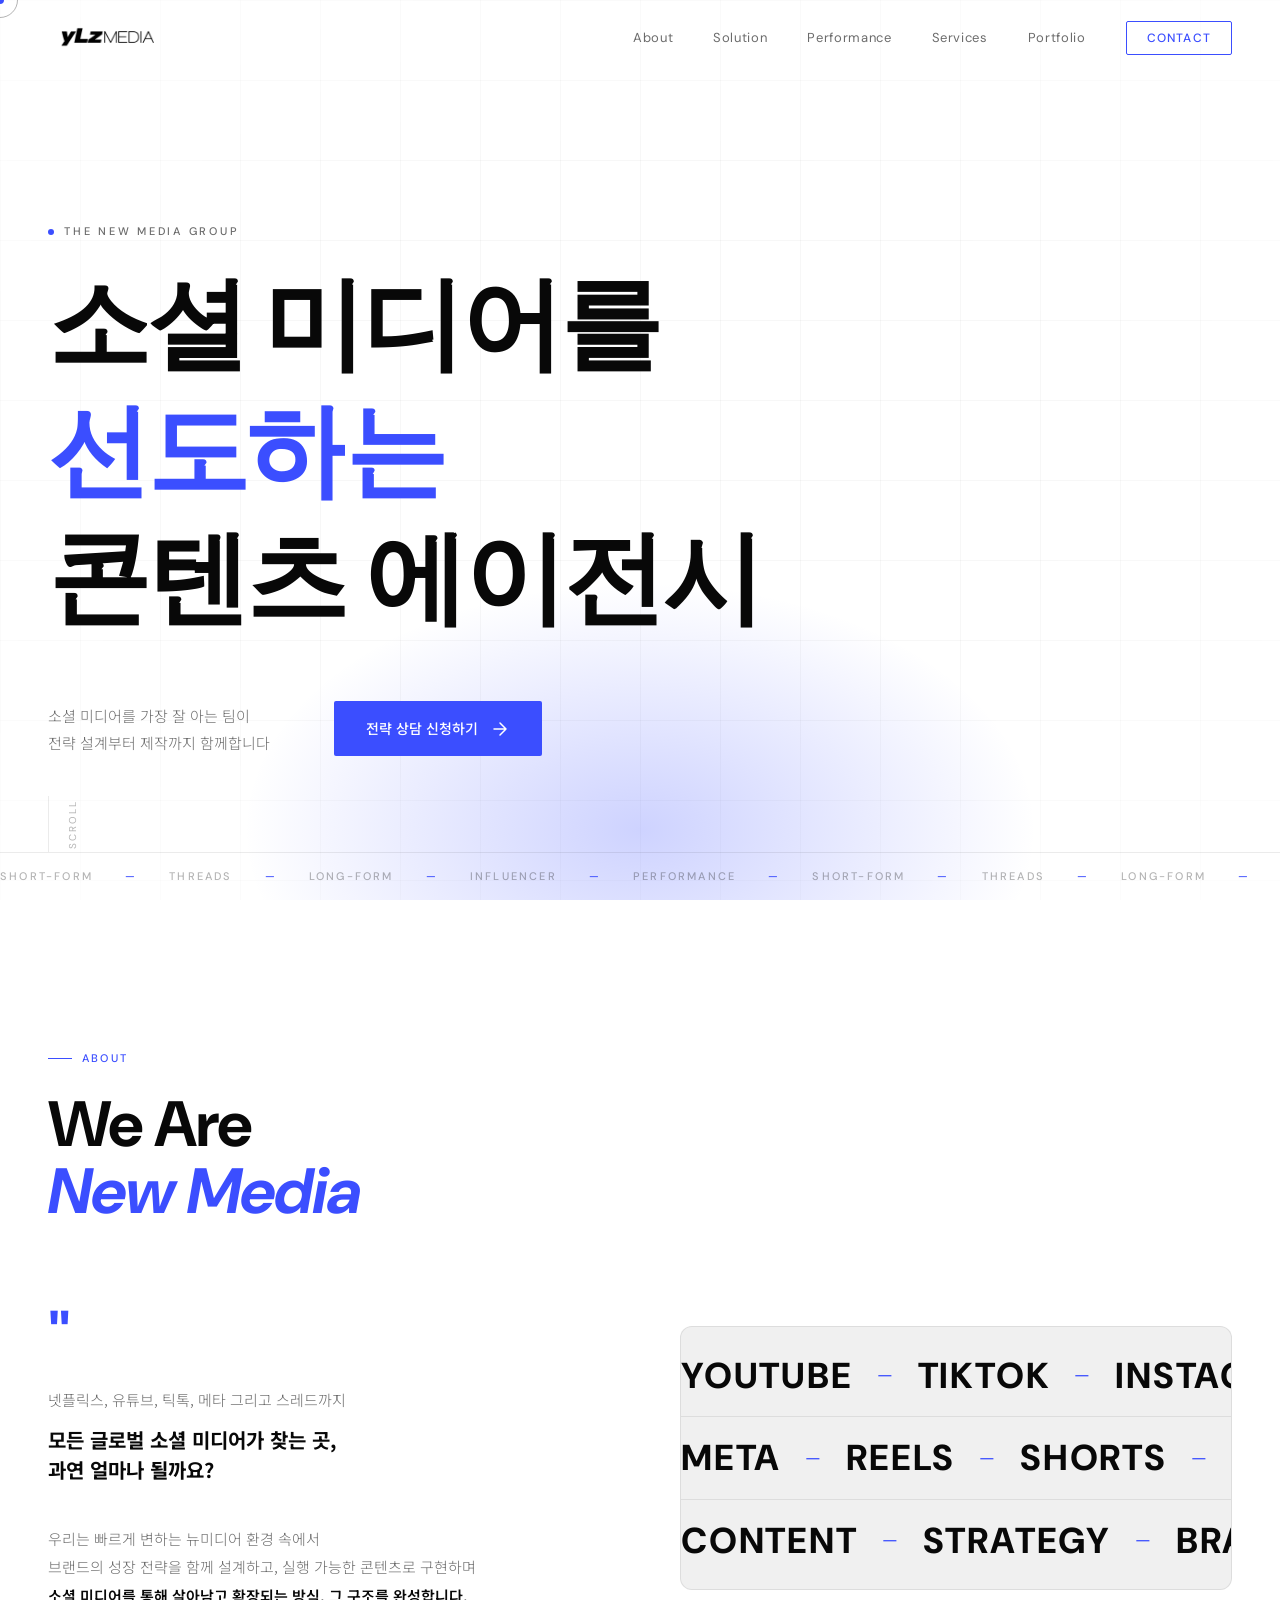
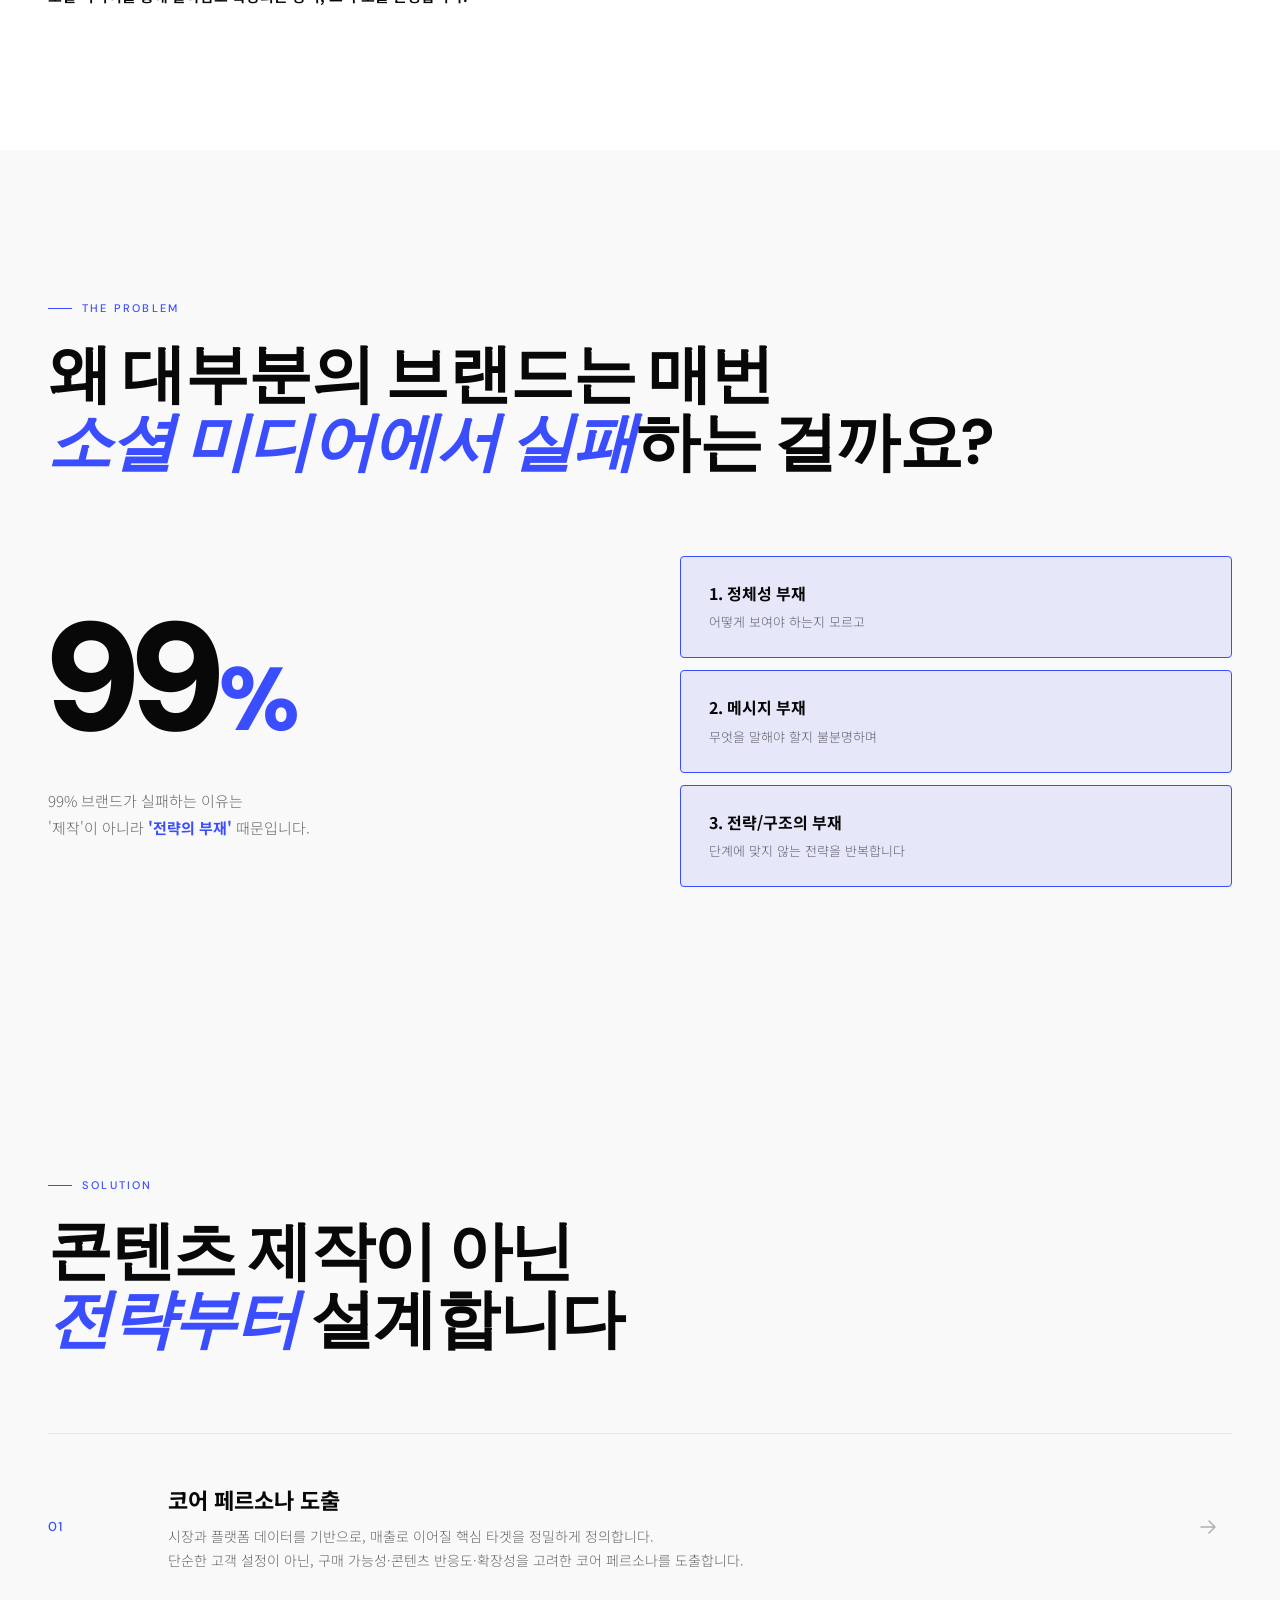
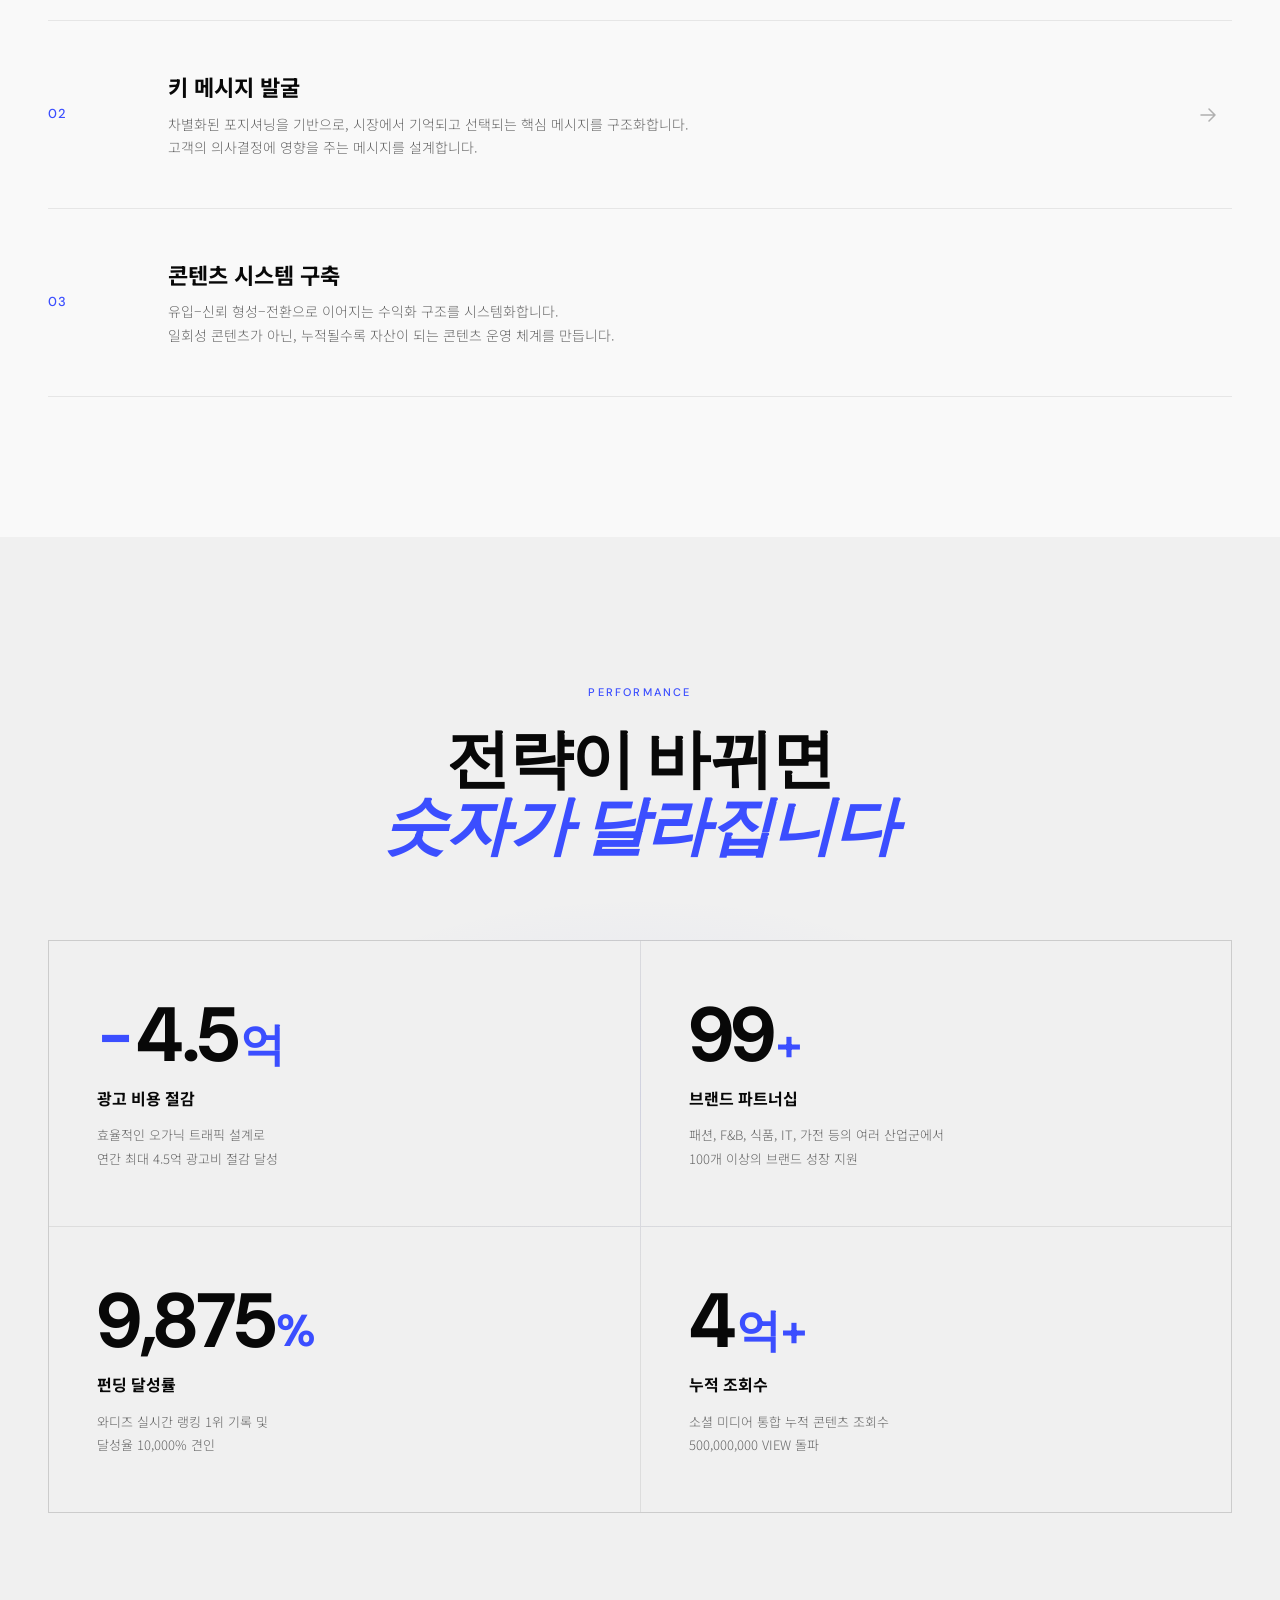
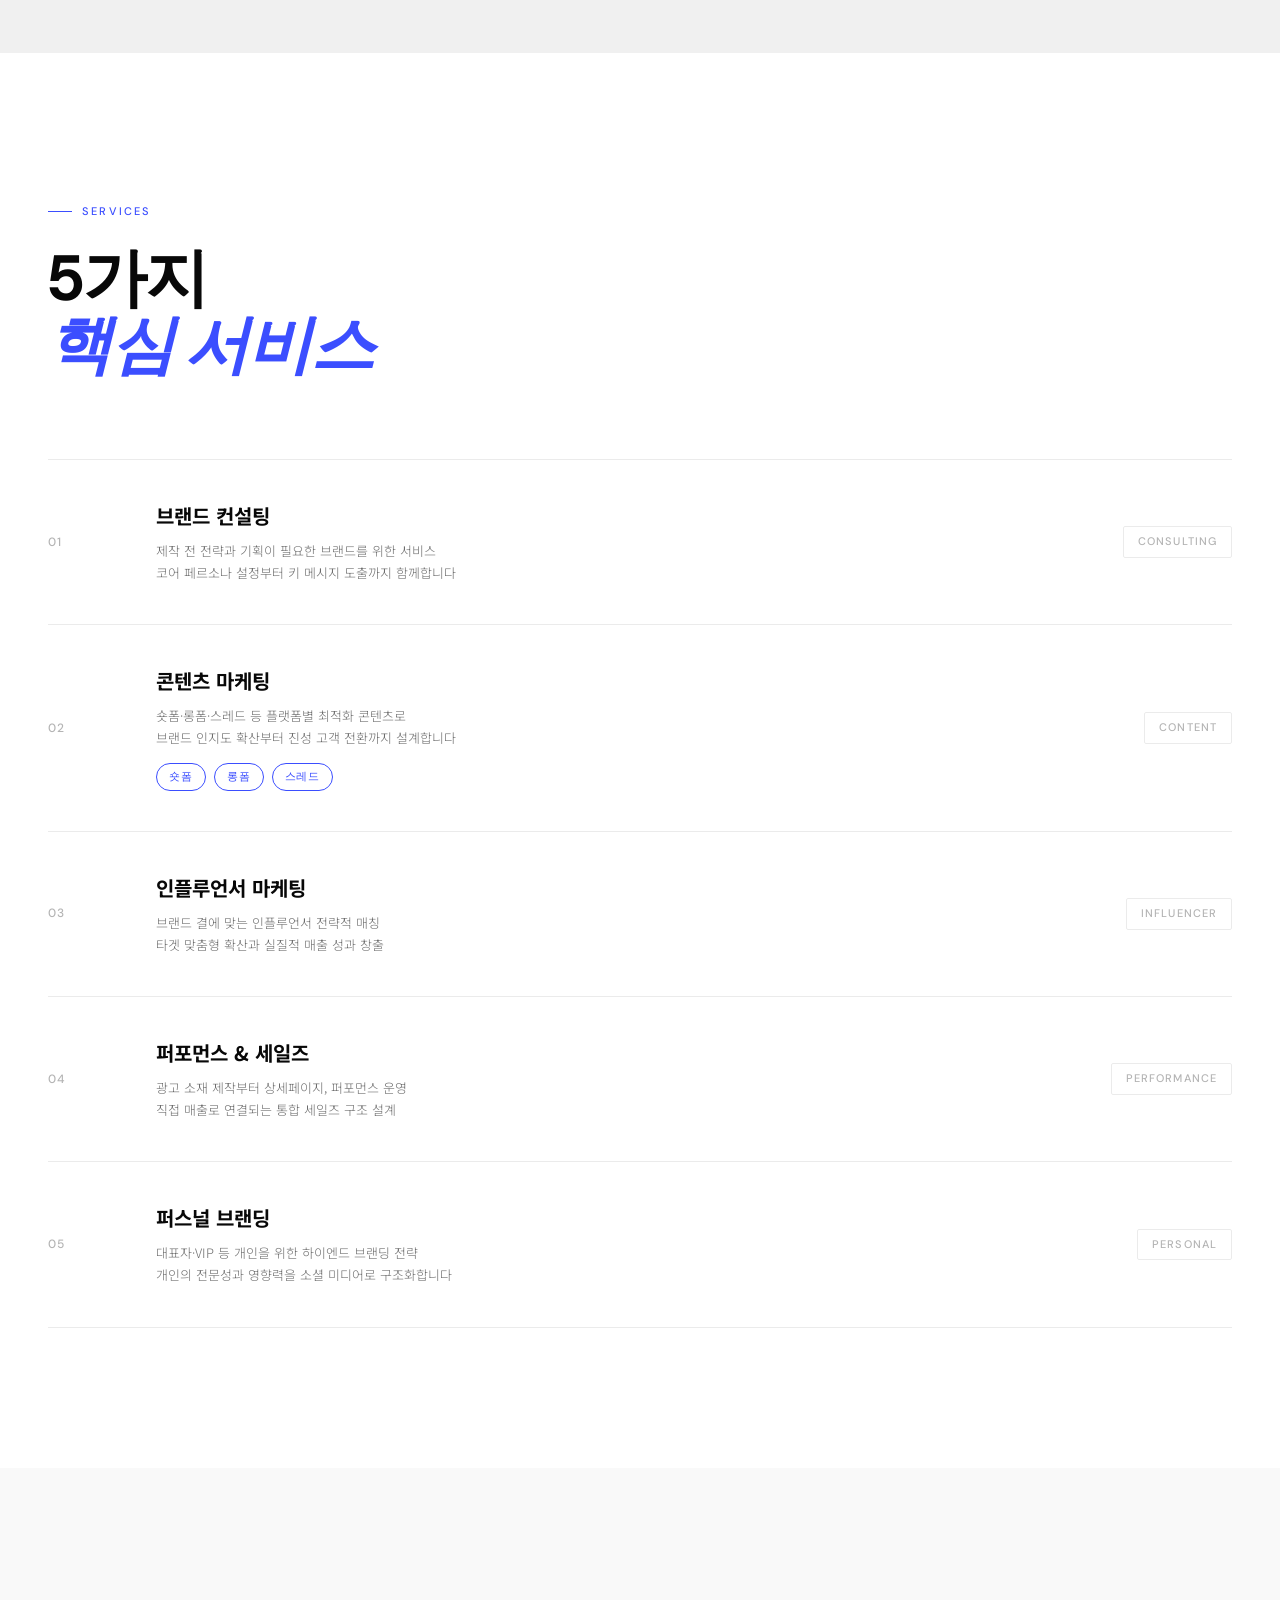
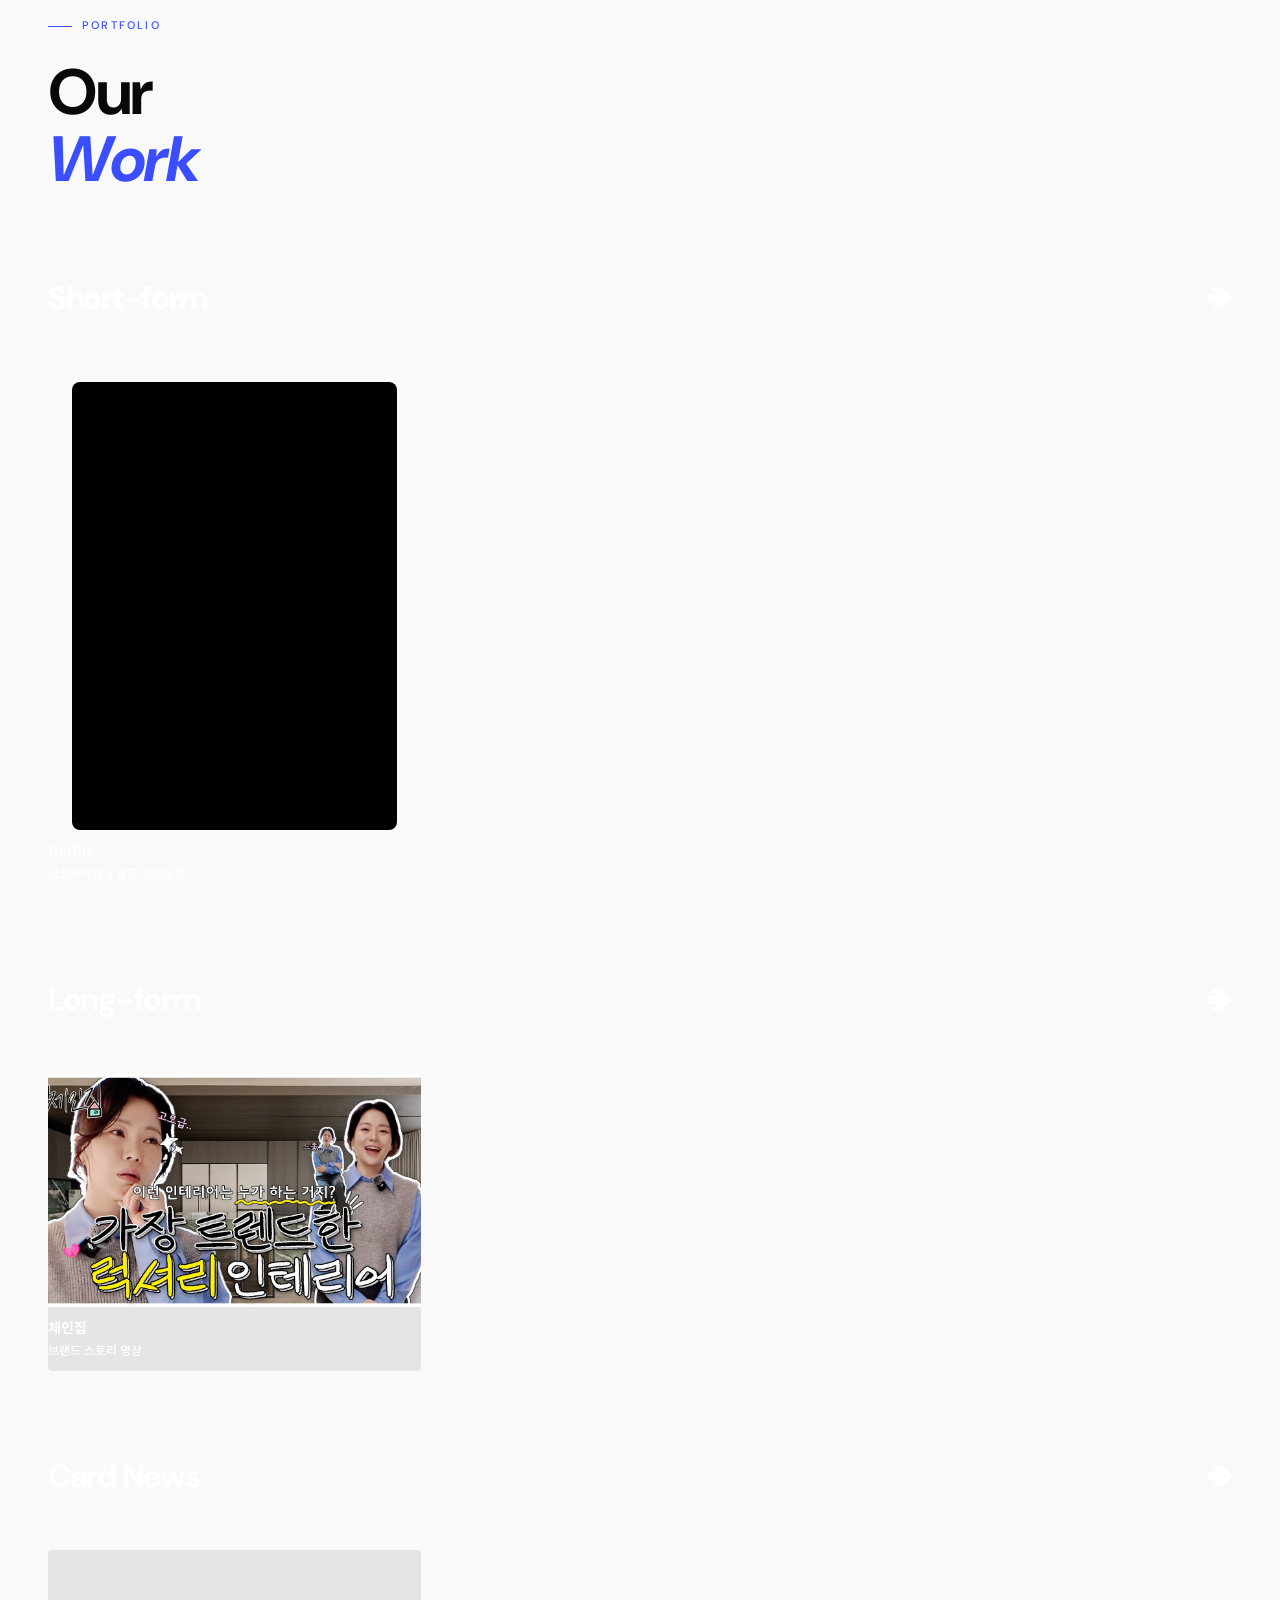
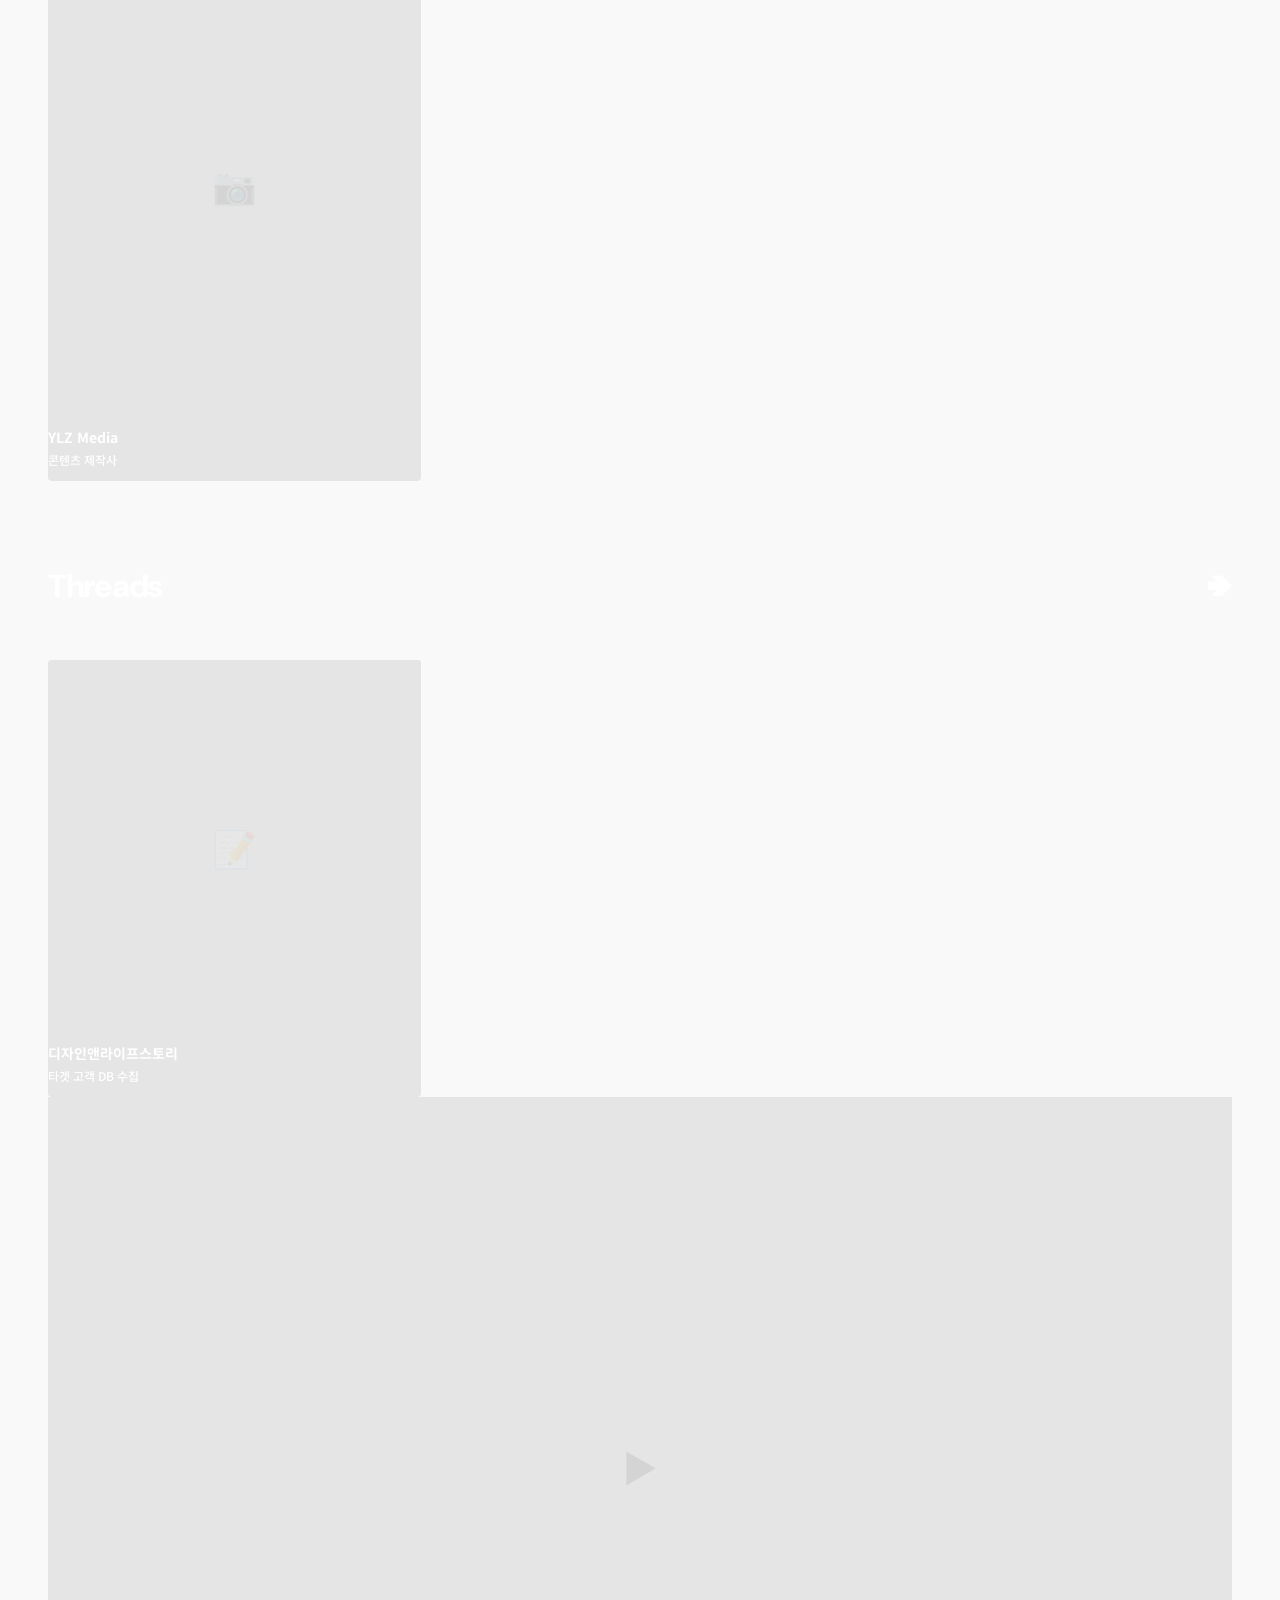
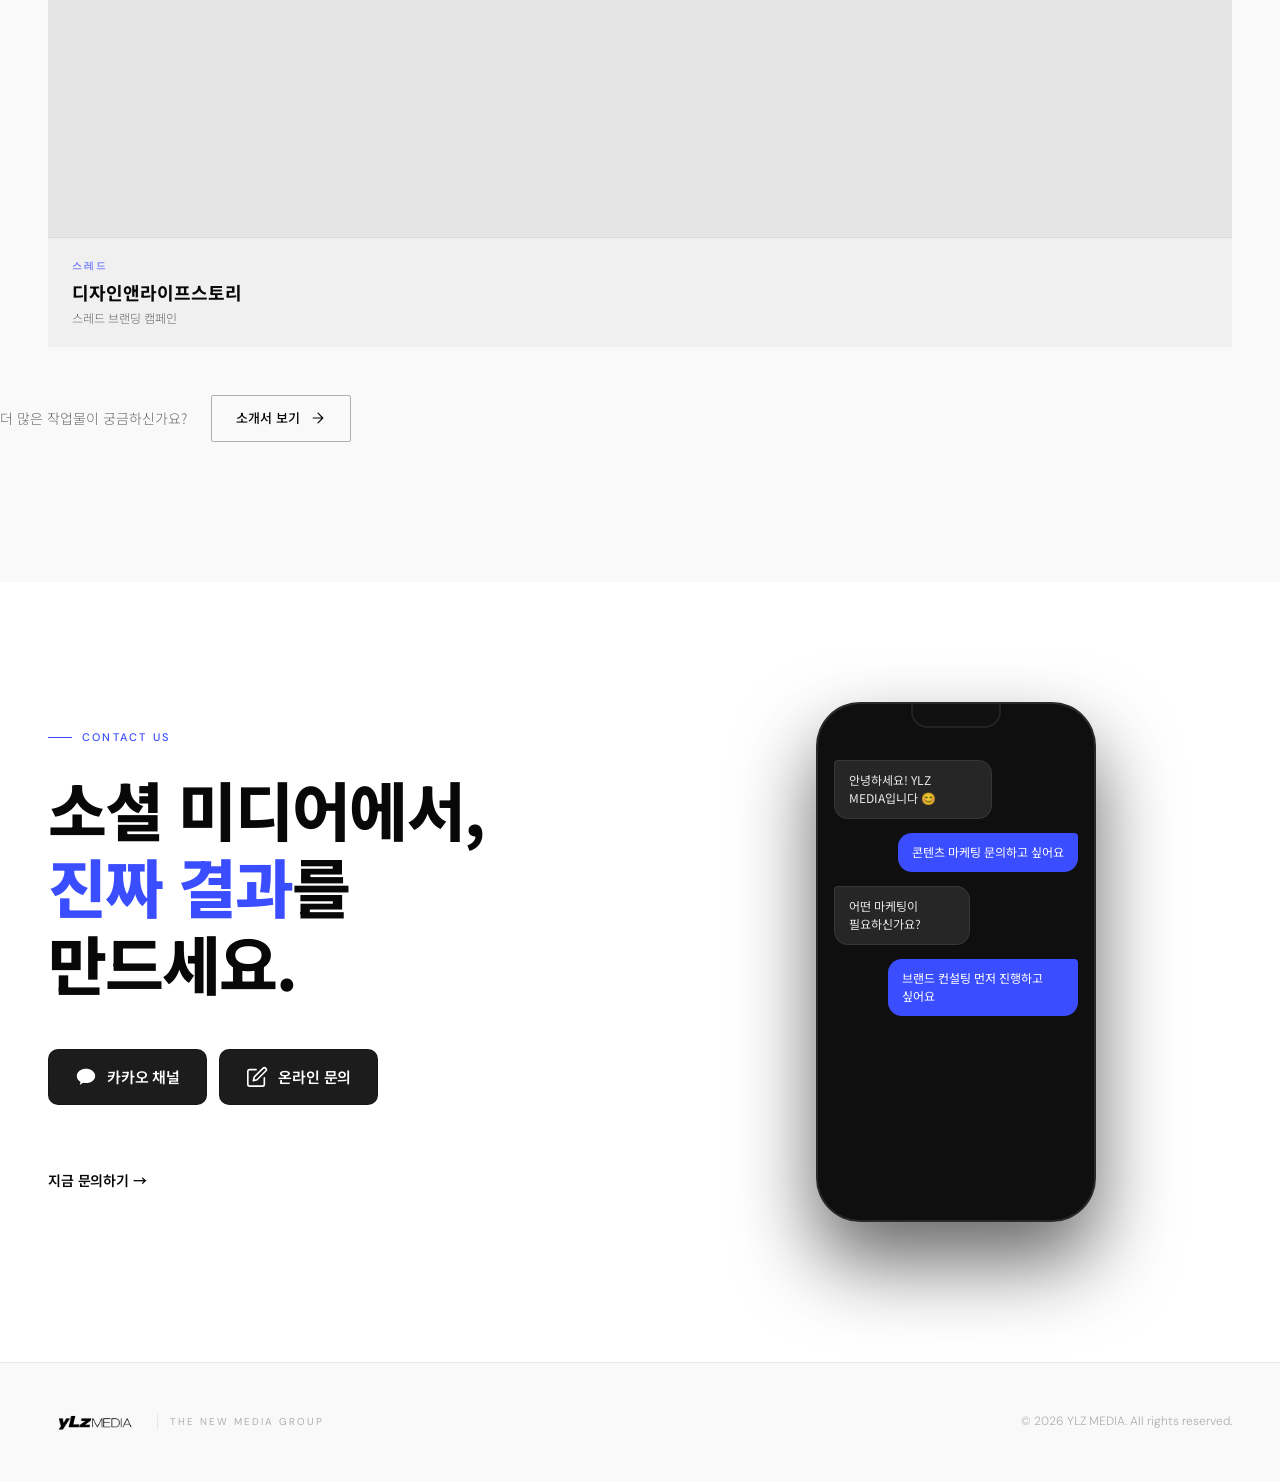
==== commit 7d8c9db2: "style: apply reference styling to portfolio headers and remove tags" ====
--- a/index.html
+++ b/index.html
@@ -369,11 +369,14 @@
 
                 <!-- 1. Short-Form Row -->
                 <div class="portfolio-category">
-                    <h3 class="category-title">Short-form</h3>
+                    <div class="category-header">
+                        <h3 class="category-title">Short-form</h3>
+                        <span class="category-arrow">➔</span>
+                    </div>
                     <div class="portfolio-grid category-grid">
                         <div class="portfolio-item reveal-up" data-delay="0.05">
                             <div class="portfolio-link"
-                                style="display: block; cursor: default; overflow: hidden; border-radius: var(--radius); background: var(--black-3); padding-top: 10px;">
+                                style="display: block; cursor: default; overflow: hidden; border-radius: 8px; background: transparent; padding-top: 10px;">
                                 <div
                                     style="position: relative; padding-bottom: 120%; height: 0; max-width: 325px; margin: 0 auto; overflow: hidden; border-radius: 8px; background: #000;">
                                     <iframe
@@ -390,10 +393,13 @@
                                         <div class="hover-cta" style="pointer-events: auto;">영상 보러가기 →</div>
                                     </div>
                                 </div>
-                                <div class="portfolio-info" style="border-top: none;">
-                                    <span class="portfolio-cat-tag">숏폼</span>
-                                    <h3 class="portfolio-client">Netflix</h3>
-                                    <p class="portfolio-project">오징어게임 2 월드 프로모션</p>
+                                <div class="portfolio-info"
+                                    style="padding: 12px 0; background: transparent; border: none;">
+                                    <h3 class="portfolio-client" style="color: var(--black); font-size: 14px;">Netflix
+                                    </h3>
+                                    <p class="portfolio-project"
+                                        style="color: var(--black); font-size: 12px; font-weight: 500;">오징어게임 2 월드 프로모션
+                                    </p>
                                 </div>
                             </div>
                         </div>
@@ -402,7 +408,10 @@
 
                 <!-- 2. Long-Form Row -->
                 <div class="portfolio-category">
-                    <h3 class="category-title">Long-form</h3>
+                    <div class="category-header">
+                        <h3 class="category-title">Long-form</h3>
+                        <span class="category-arrow">➔</span>
+                    </div>
                     <div class="portfolio-grid category-grid">
                         <div class="portfolio-item reveal-up" data-delay="0.1">
                             <a href="https://www.youtube.com/watch?v=sKFIdziQdLY&t=1s" target="_blank"
@@ -419,10 +428,11 @@
                                         <div class="hover-cta">영상 보러가기 →</div>
                                     </div>
                                 </div>
-                                <div class="portfolio-info">
-                                    <span class="portfolio-cat-tag">롱폼</span>
-                                    <h3 class="portfolio-client">체인집</h3>
-                                    <p class="portfolio-project">브랜드 스토리 영상</p>
+                                <div class="portfolio-info"
+                                    style="padding: 12px 0; background: transparent; border: none;">
+                                    <h3 class="portfolio-client" style="color: var(--black); font-size: 14px;">체인집</h3>
+                                    <p class="portfolio-project"
+                                        style="color: var(--black); font-size: 12px; font-weight: 500;">브랜드 스토리 영상</p>
                                 </div>
                             </a>
                         </div>
@@ -431,7 +441,10 @@
 
                 <!-- 3. Card News Row -->
                 <div class="portfolio-category">
-                    <h3 class="category-title">Card News</h3>
+                    <div class="category-header">
+                        <h3 class="category-title">Card News</h3>
+                        <span class="category-arrow">➔</span>
+                    </div>
                     <div class="portfolio-grid category-grid">
                         <div class="portfolio-item reveal-up" data-delay="0.15">
                             <a href="https://www.instagram.com/p/DTxCWimAcom/?img_index=1" target="_blank"
@@ -450,10 +463,12 @@
                                         <div class="hover-cta">글 보러가기 →</div>
                                     </div>
                                 </div>
-                                <div class="portfolio-info">
-                                    <span class="portfolio-cat-tag">카드뉴스</span>
-                                    <h3 class="portfolio-client">YLZ Media</h3>
-                                    <p class="portfolio-project">콘텐츠 제작사</p>
+                                <div class="portfolio-info"
+                                    style="padding: 12px 0; background: transparent; border: none;">
+                                    <h3 class="portfolio-client" style="color: var(--black); font-size: 14px;">YLZ Media
+                                    </h3>
+                                    <p class="portfolio-project"
+                                        style="color: var(--black); font-size: 12px; font-weight: 500;">콘텐츠 제작사</p>
                                 </div>
                             </a>
                         </div>
@@ -462,7 +477,10 @@
 
                 <!-- 4. Threads Row -->
                 <div class="portfolio-category">
-                    <h3 class="category-title">Threads</h3>
+                    <div class="category-header">
+                        <h3 class="category-title">Threads</h3>
+                        <span class="category-arrow">➔</span>
+                    </div>
                     <div class="portfolio-grid category-grid">
                         <div class="portfolio-item reveal-up" data-delay="0.2">
                             <a href="https://www.threads.com/@sangchcul/post/DE0-XzYzPKR" target="_blank"
@@ -481,10 +499,12 @@
                                         <div class="hover-cta">글 보러가기 →</div>
                                     </div>
                                 </div>
-                                <div class="portfolio-info">
-                                    <span class="portfolio-cat-tag">스레드</span>
-                                    <h3 class="portfolio-client">디자인앤라이프스토리</h3>
-                                    <p class="portfolio-project">타겟 고객 DB 수집</p>
+                                <div class="portfolio-info"
+                                    style="padding: 12px 0; background: transparent; border: none;">
+                                    <h3 class="portfolio-client" style="color: var(--black); font-size: 14px;">
+                                        디자인앤라이프스토리</h3>
+                                    <p class="portfolio-project"
+                                        style="color: var(--black); font-size: 12px; font-weight: 500;">타겟 고객 DB 수집</p>
                                 </div>
                             </a>
                         </div>
--- a/css/style.css
+++ b/css/style.css
@@ -1142,14 +1142,31 @@
   gap: 24px;
 }
 
+.category-header {
+  display: flex;
+  justify-content: space-between;
+  align-items: center;
+  margin-bottom: 24px;
+}
+
 .category-title {
   font-family: var(--font-en);
+  font-size: 32px;
+  font-weight: 800;
+  color: var(--black);
+  letter-spacing: -0.04em;
+}
+
+.category-arrow {
   font-size: 24px;
+  color: var(--black);
   font-weight: 700;
-  color: var(--black);
-  letter-spacing: -0.02em;
-  padding-bottom: 12px;
-  border-bottom: 2px solid var(--black-2);
+  cursor: pointer;
+  transition: transform 0.3s var(--ease);
+}
+
+.portfolio-category:hover .category-arrow {
+  transform: translateX(5px);
 }
 
 .category-grid {
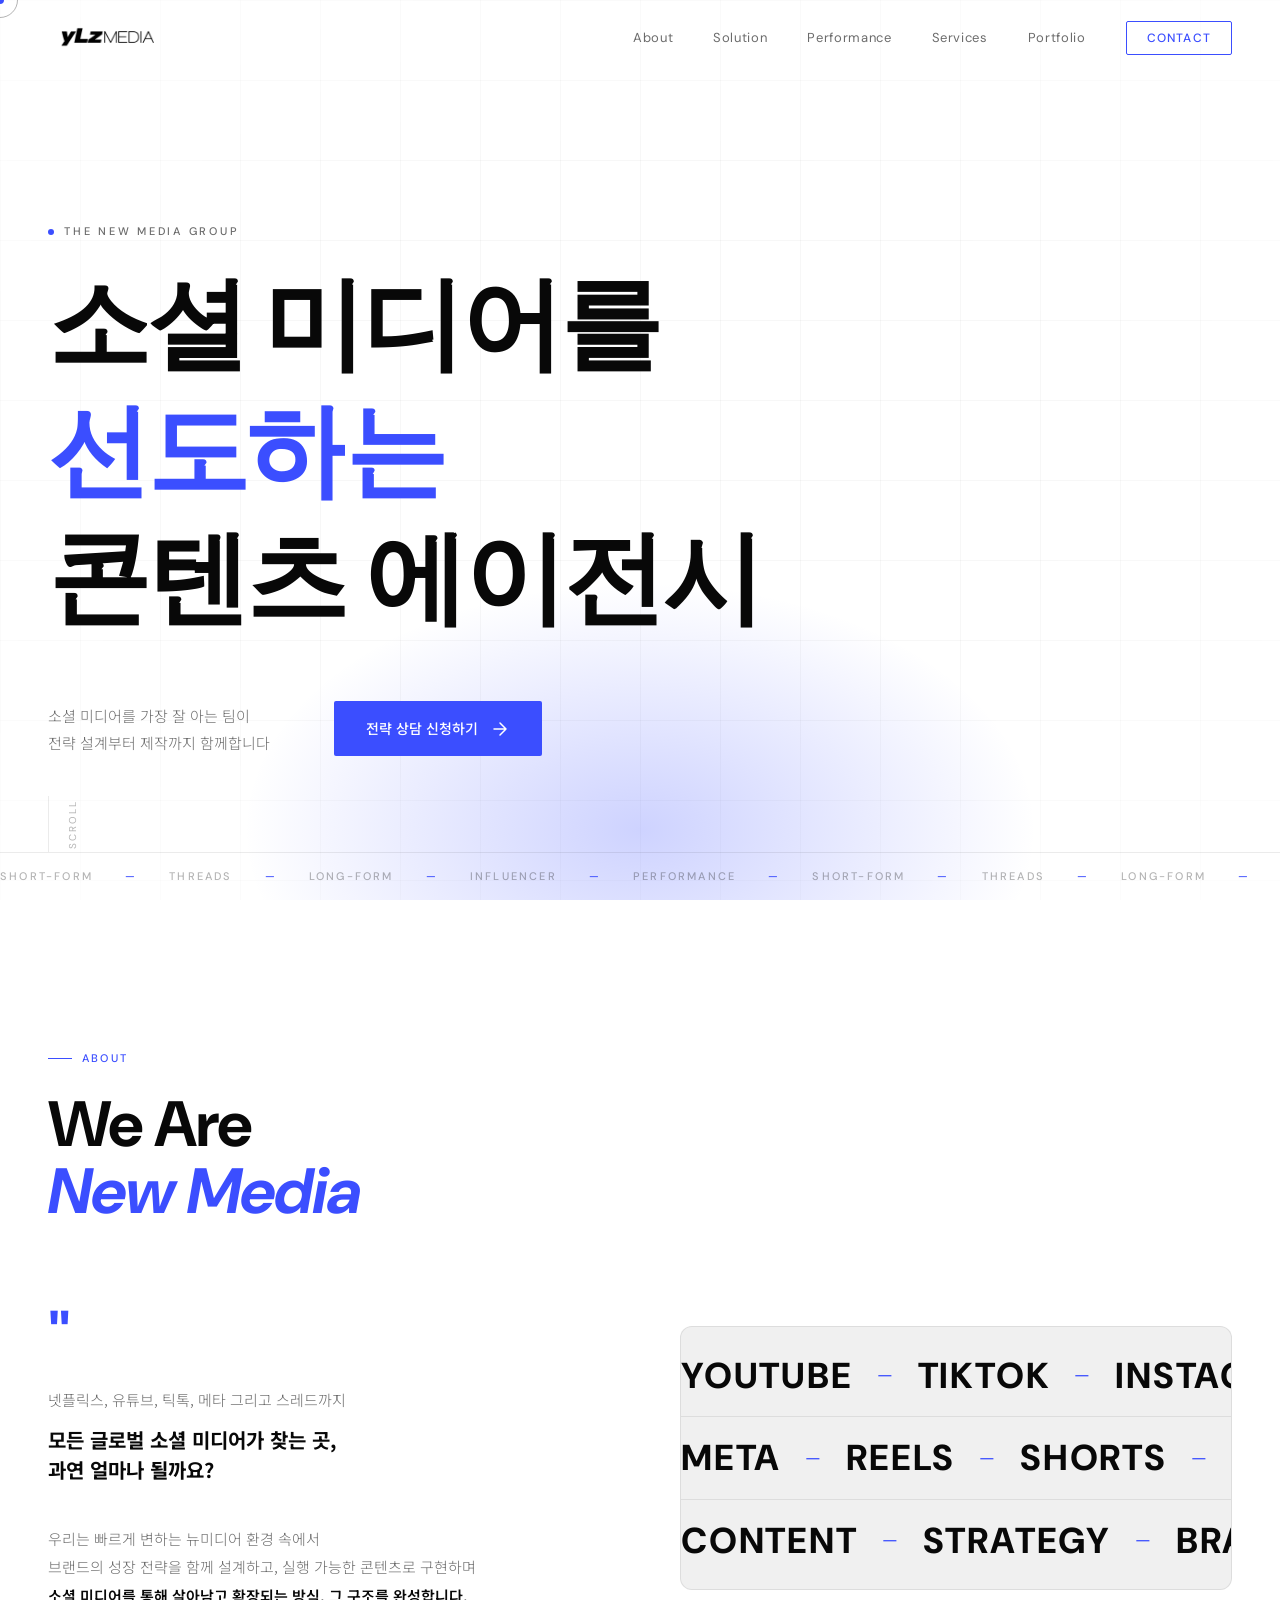
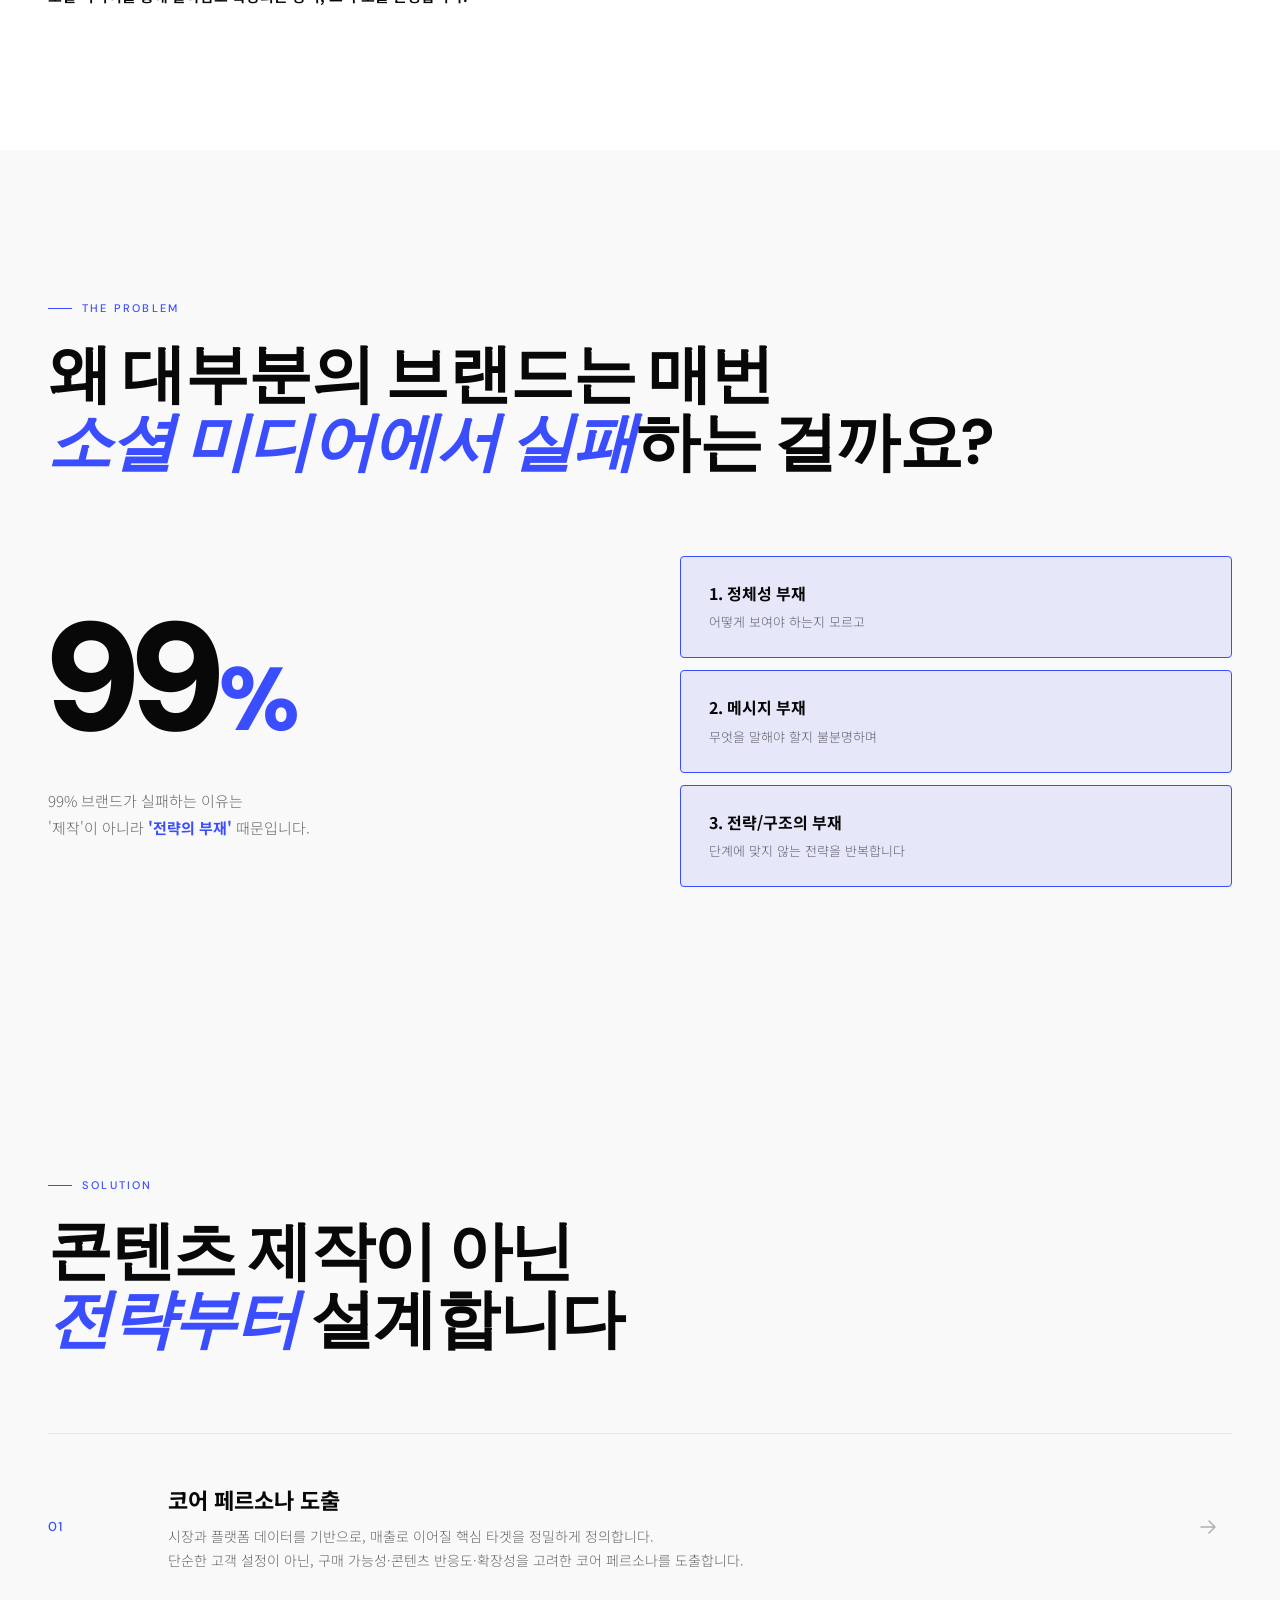
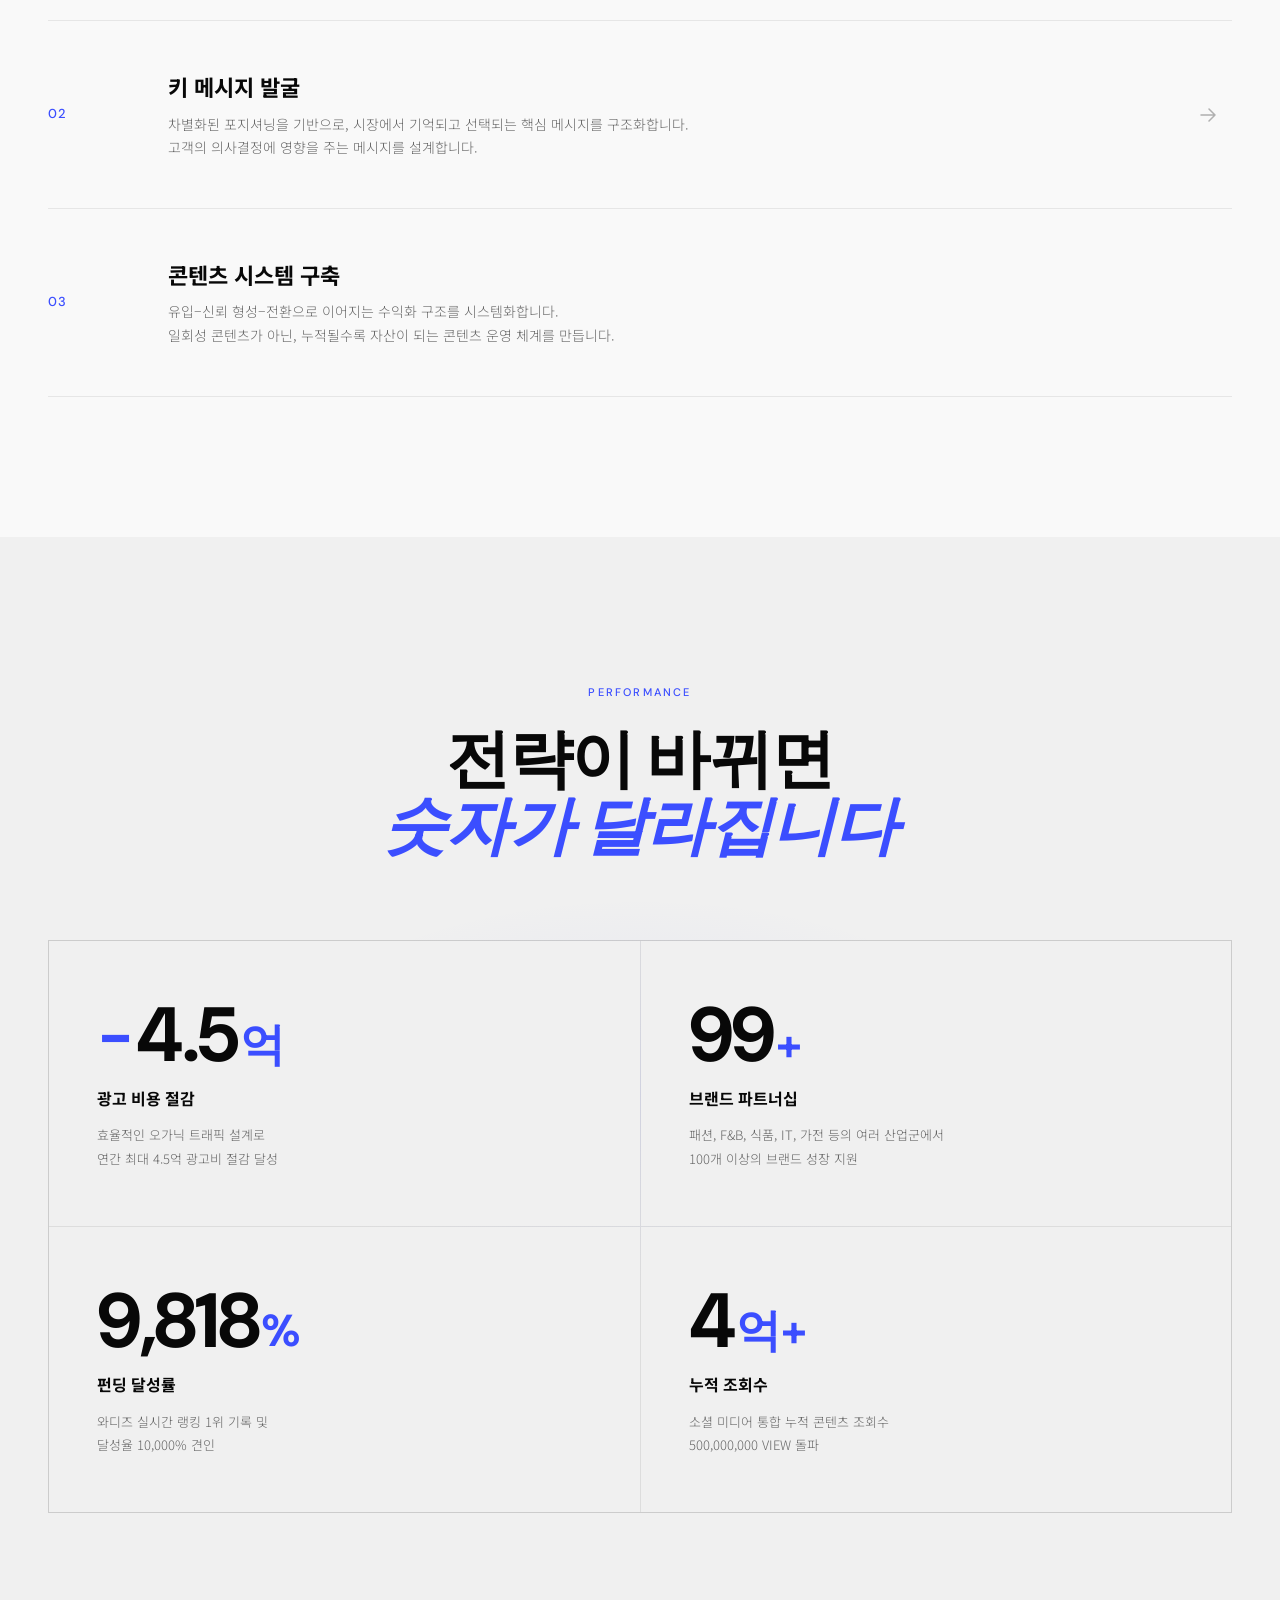
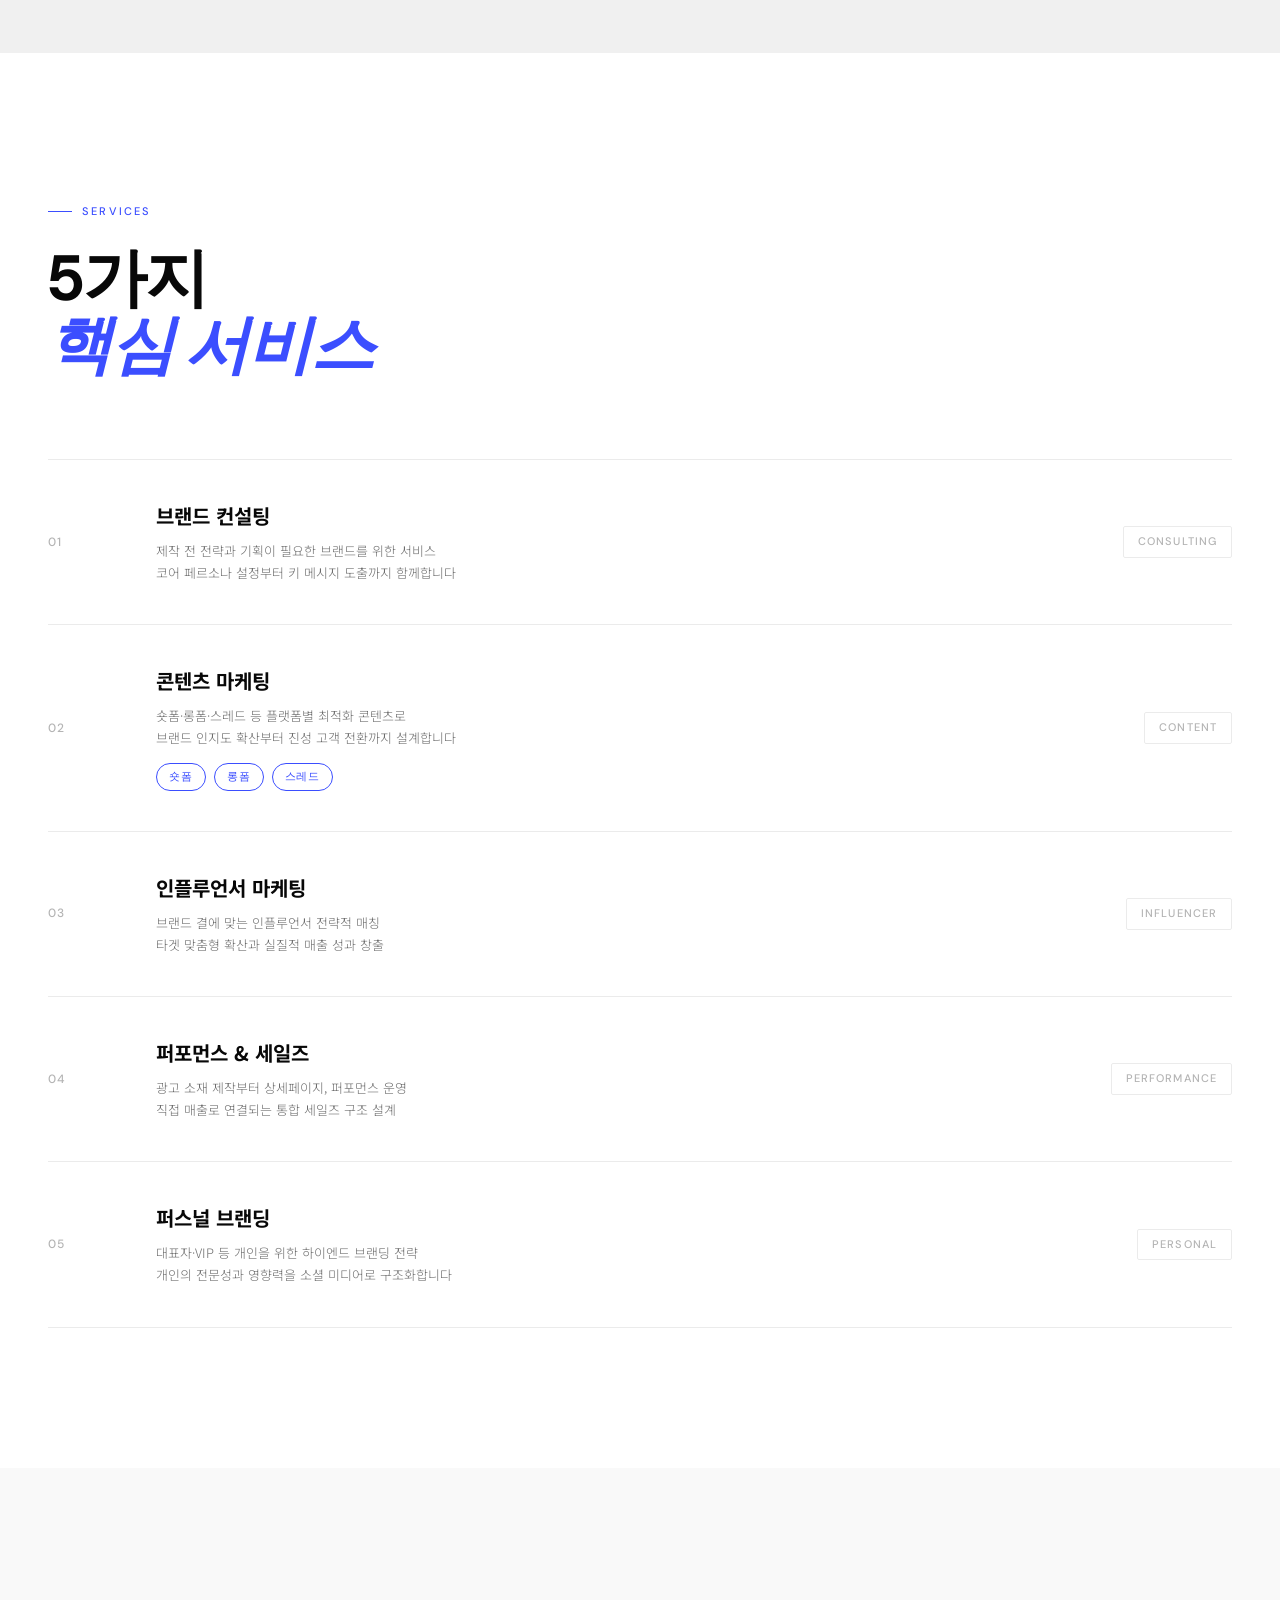
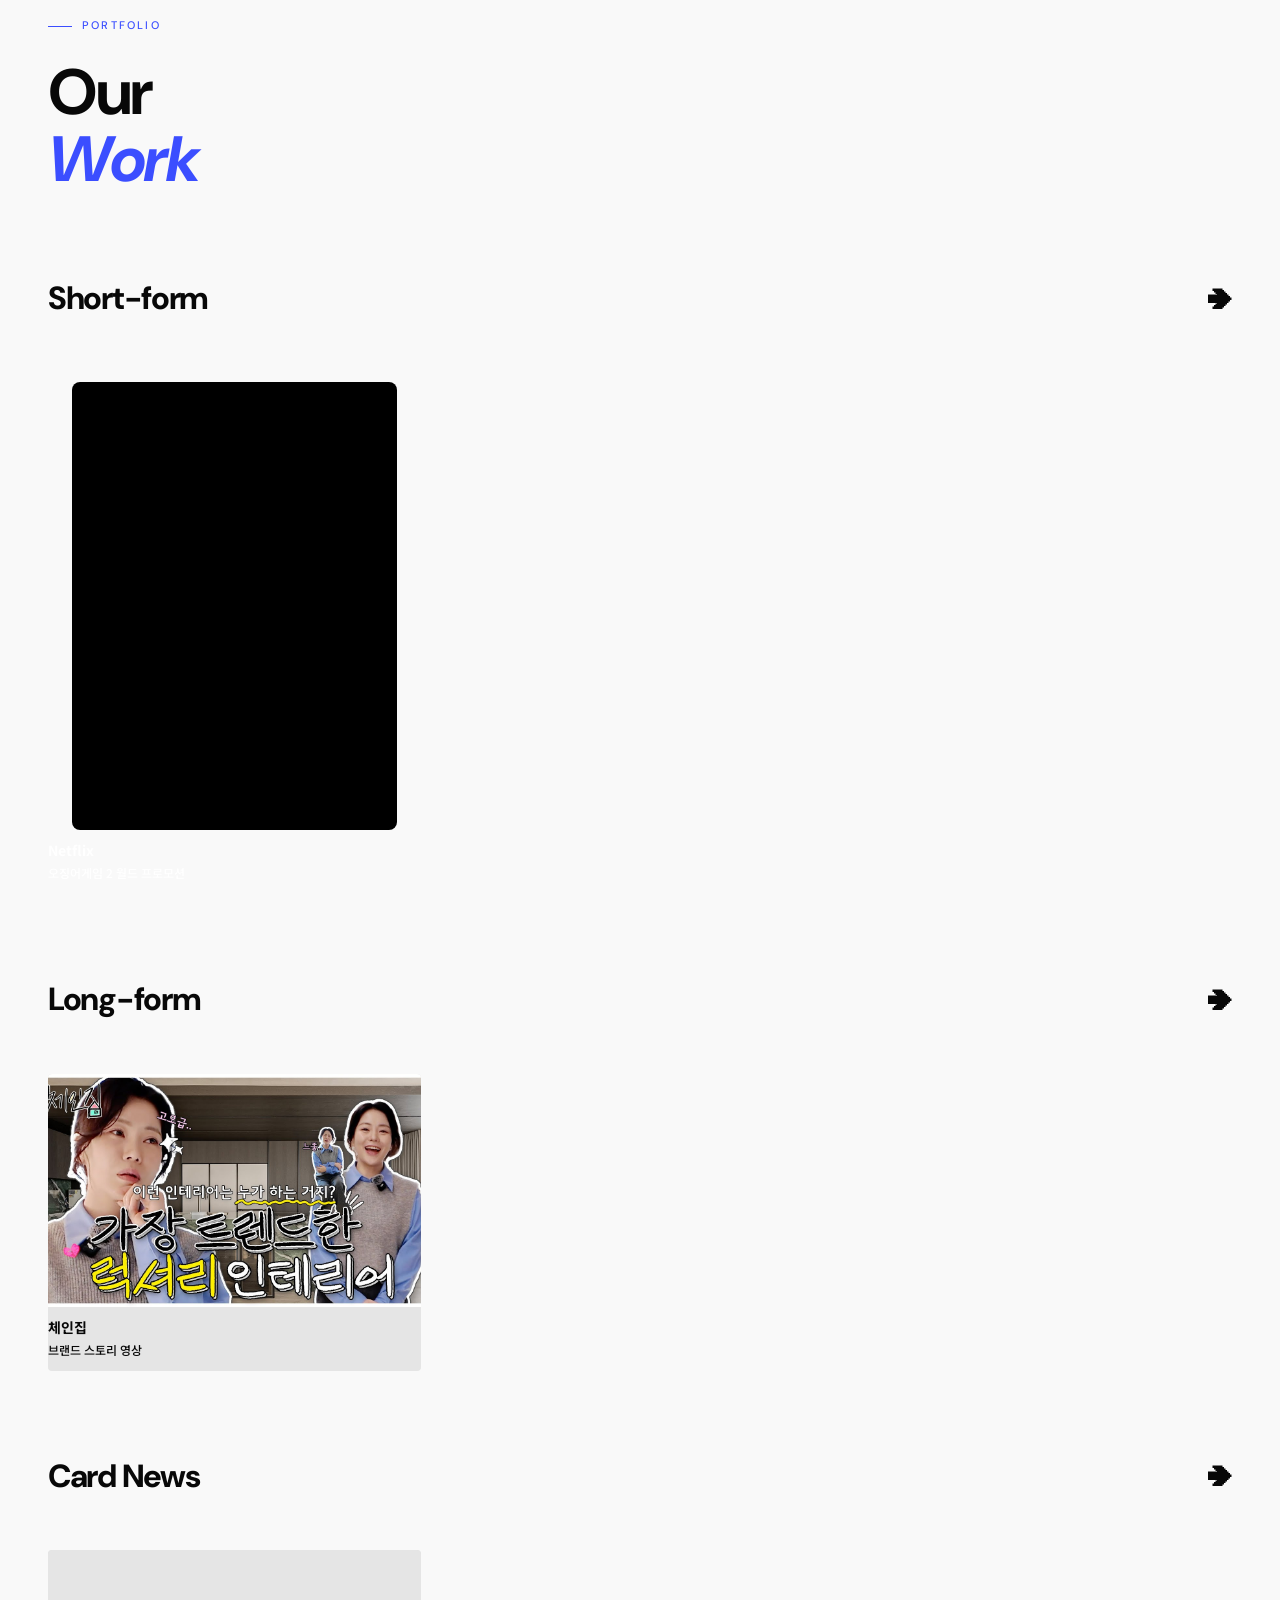
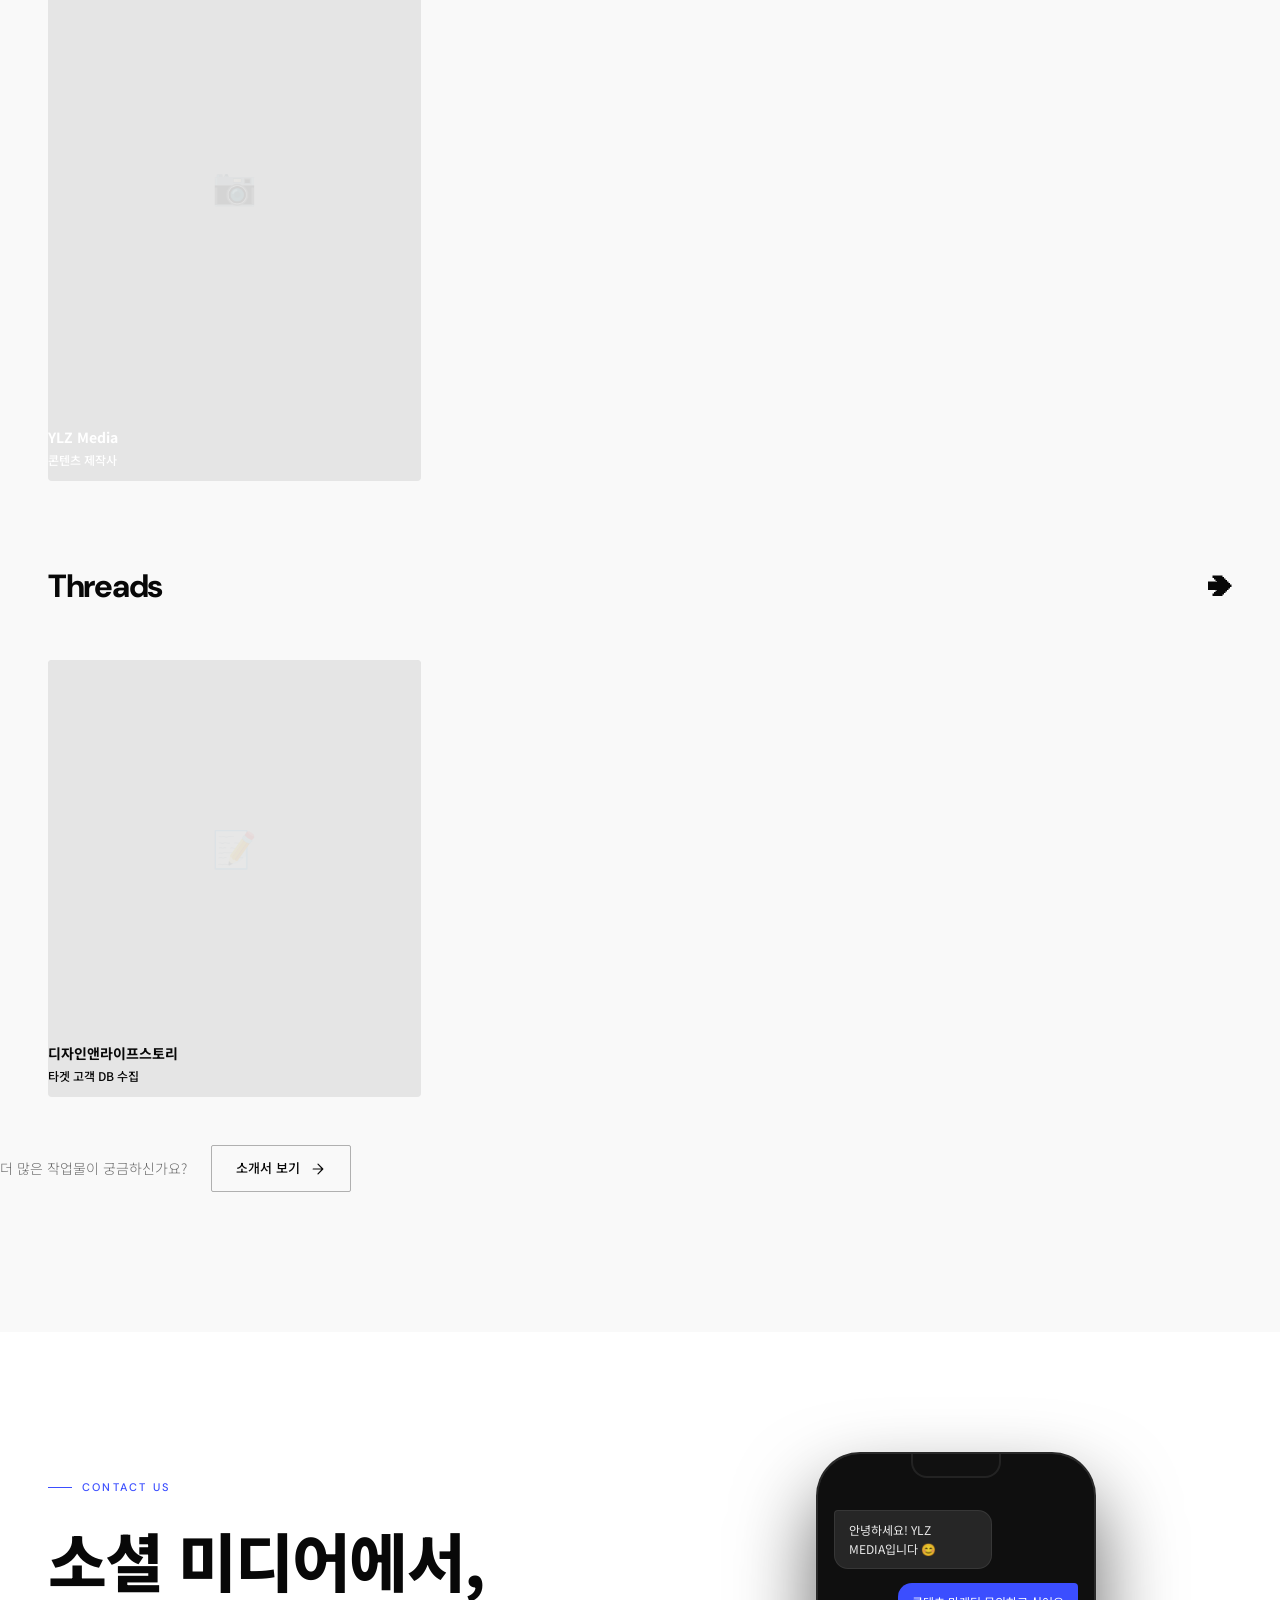
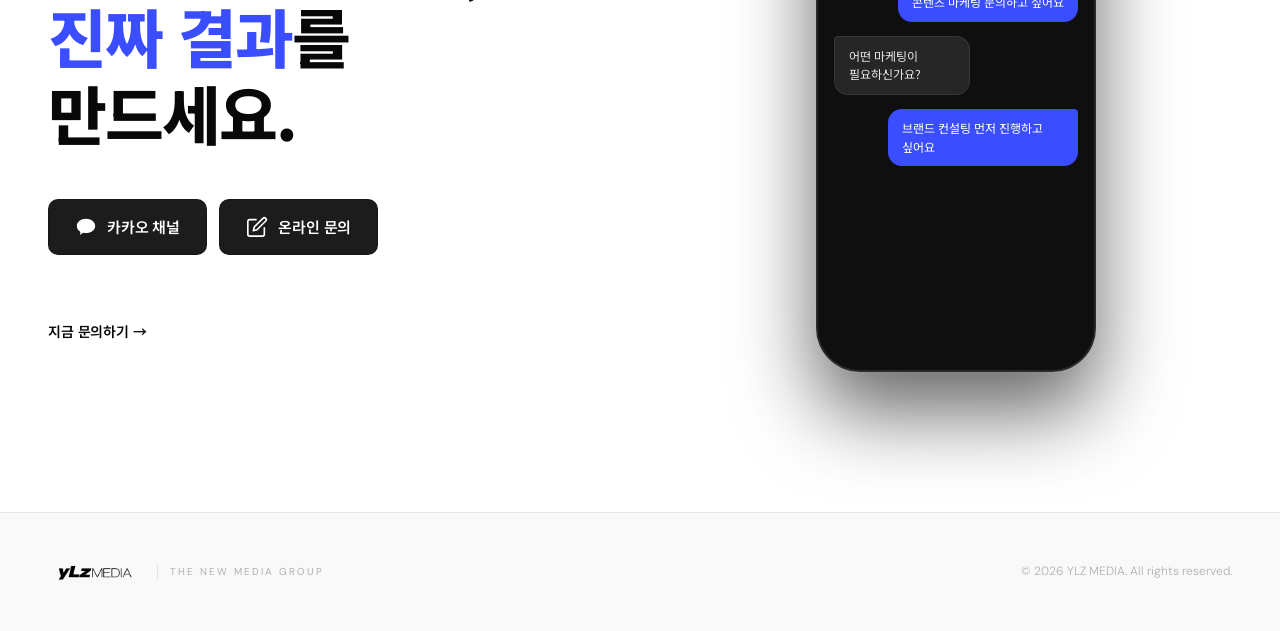
==== commit bc906e3e: "fix: apply correct black color variable and remove leftover html block" ====
--- a/index.html
+++ b/index.html
@@ -430,9 +430,9 @@
                                 </div>
                                 <div class="portfolio-info"
                                     style="padding: 12px 0; background: transparent; border: none;">
-                                    <h3 class="portfolio-client" style="color: var(--black); font-size: 14px;">체인집</h3>
+                                    <h3 class="portfolio-client" style="color: var(--white); font-size: 14px;">체인집</h3>
                                     <p class="portfolio-project"
-                                        style="color: var(--black); font-size: 12px; font-weight: 500;">브랜드 스토리 영상</p>
+                                        style="color: var(--white); font-size: 12px; font-weight: 500;">브랜드 스토리 영상</p>
                                 </div>
                             </a>
                         </div>
@@ -501,10 +501,10 @@
                                 </div>
                                 <div class="portfolio-info"
                                     style="padding: 12px 0; background: transparent; border: none;">
-                                    <h3 class="portfolio-client" style="color: var(--black); font-size: 14px;">
+                                    <h3 class="portfolio-client" style="color: var(--white); font-size: 14px;">
                                         디자인앤라이프스토리</h3>
                                     <p class="portfolio-project"
-                                        style="color: var(--black); font-size: 12px; font-weight: 500;">타겟 고객 DB 수집</p>
+                                        style="color: var(--white); font-size: 12px; font-weight: 500;">타겟 고객 DB 수집</p>
                                 </div>
                             </a>
                         </div>
@@ -512,27 +512,7 @@
                 </div>
 
             </div>
-            <div class="portfolio-thumb">
-                <div class="portfolio-placeholder">
-                    <span class="placeholder-icon">▶</span>
-                </div>
-                <div class="portfolio-hover">
-                    <div class="hover-stat">
-                        <span class="stat-label">조회수</span>
-                        <span class="stat-value">22만</span>
-                    </div>
-                    <div class="hover-divider"></div>
-                    <div class="hover-platform">Threads</div>
-                    <div class="hover-cta">게시물 보러가기 →</div>
-                </div>
-            </div>
-            <div class="portfolio-info">
-                <span class="portfolio-cat-tag">스레드</span>
-                <h3 class="portfolio-client">디자인앤라이프스토리</h3>
-                <p class="portfolio-project">스레드 브랜딩 캠페인</p>
-            </div>
-            </a>
-        </div>
+
 
         </div>
 
--- a/css/style.css
+++ b/css/style.css
@@ -1153,13 +1153,13 @@
   font-family: var(--font-en);
   font-size: 32px;
   font-weight: 800;
-  color: var(--black);
+  color: var(--white);
   letter-spacing: -0.04em;
 }
 
 .category-arrow {
   font-size: 24px;
-  color: var(--black);
+  color: var(--white);
   font-weight: 700;
   cursor: pointer;
   transition: transform 0.3s var(--ease);
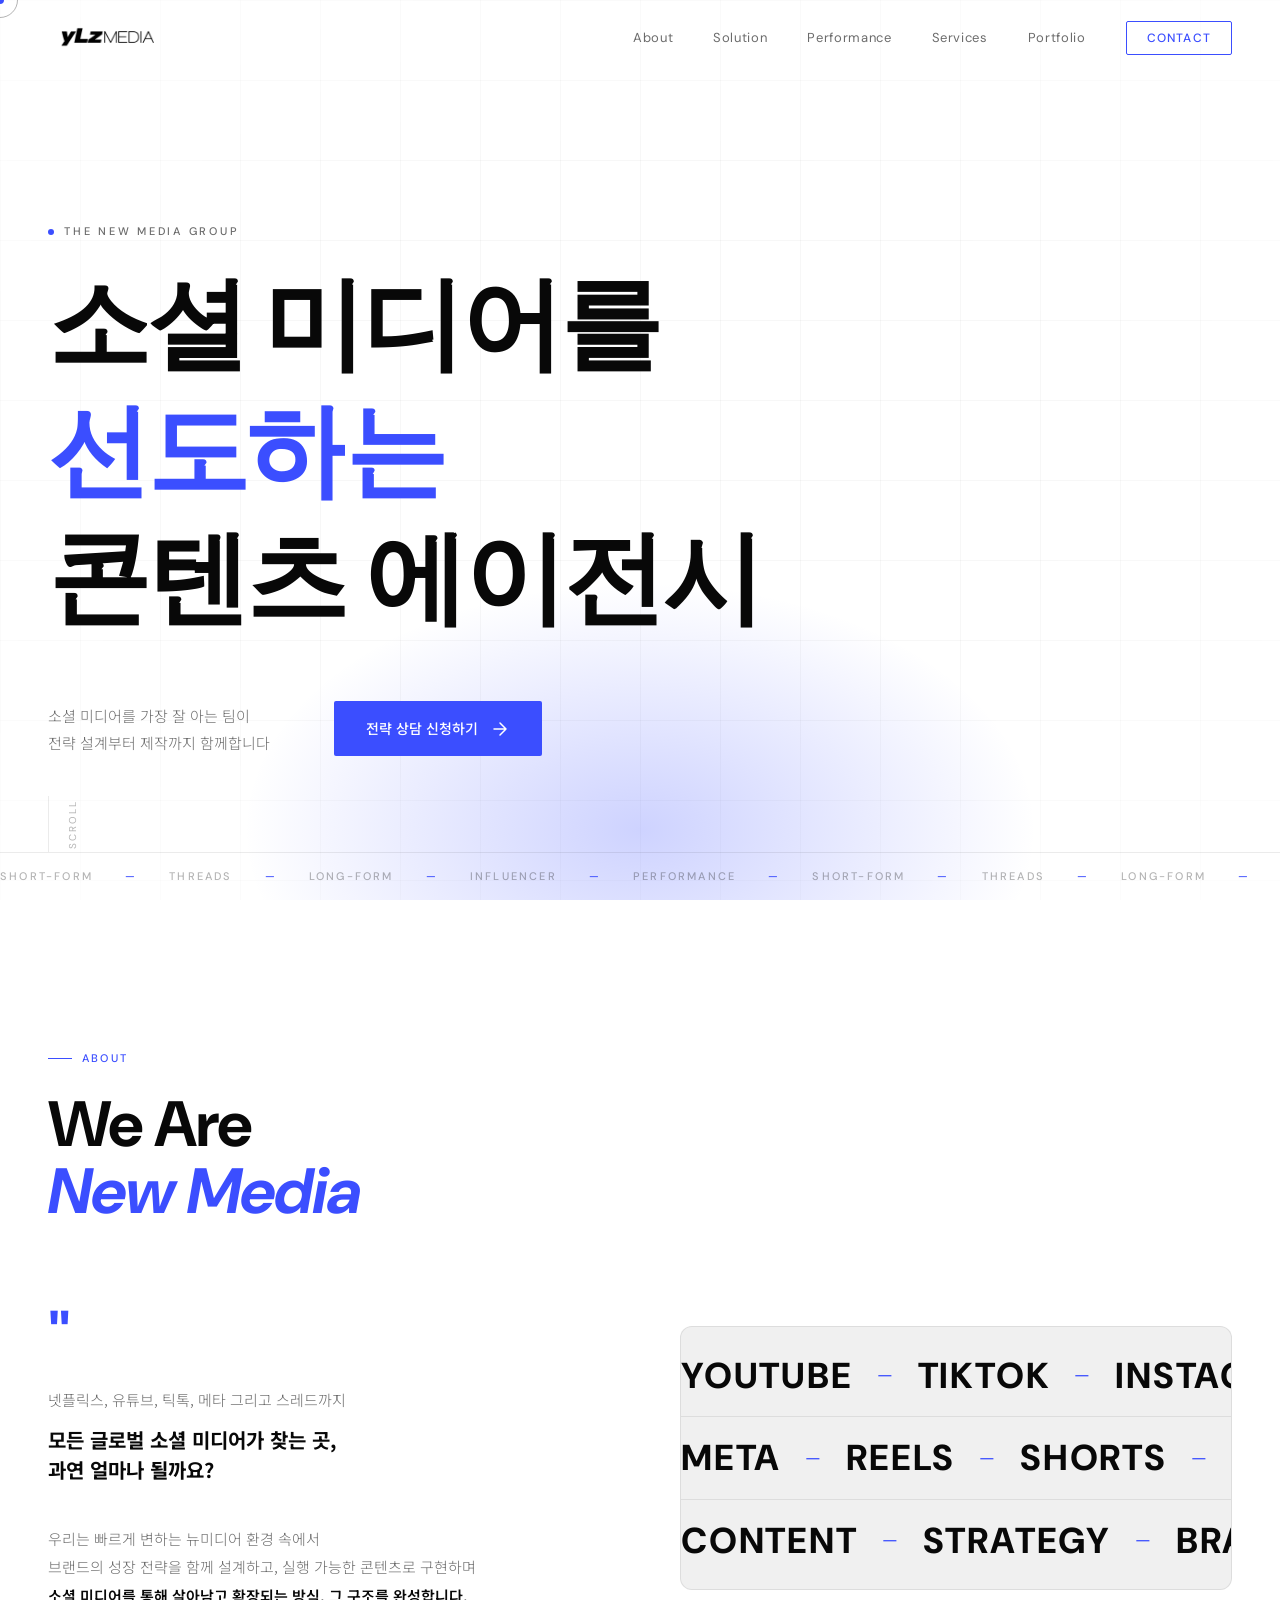
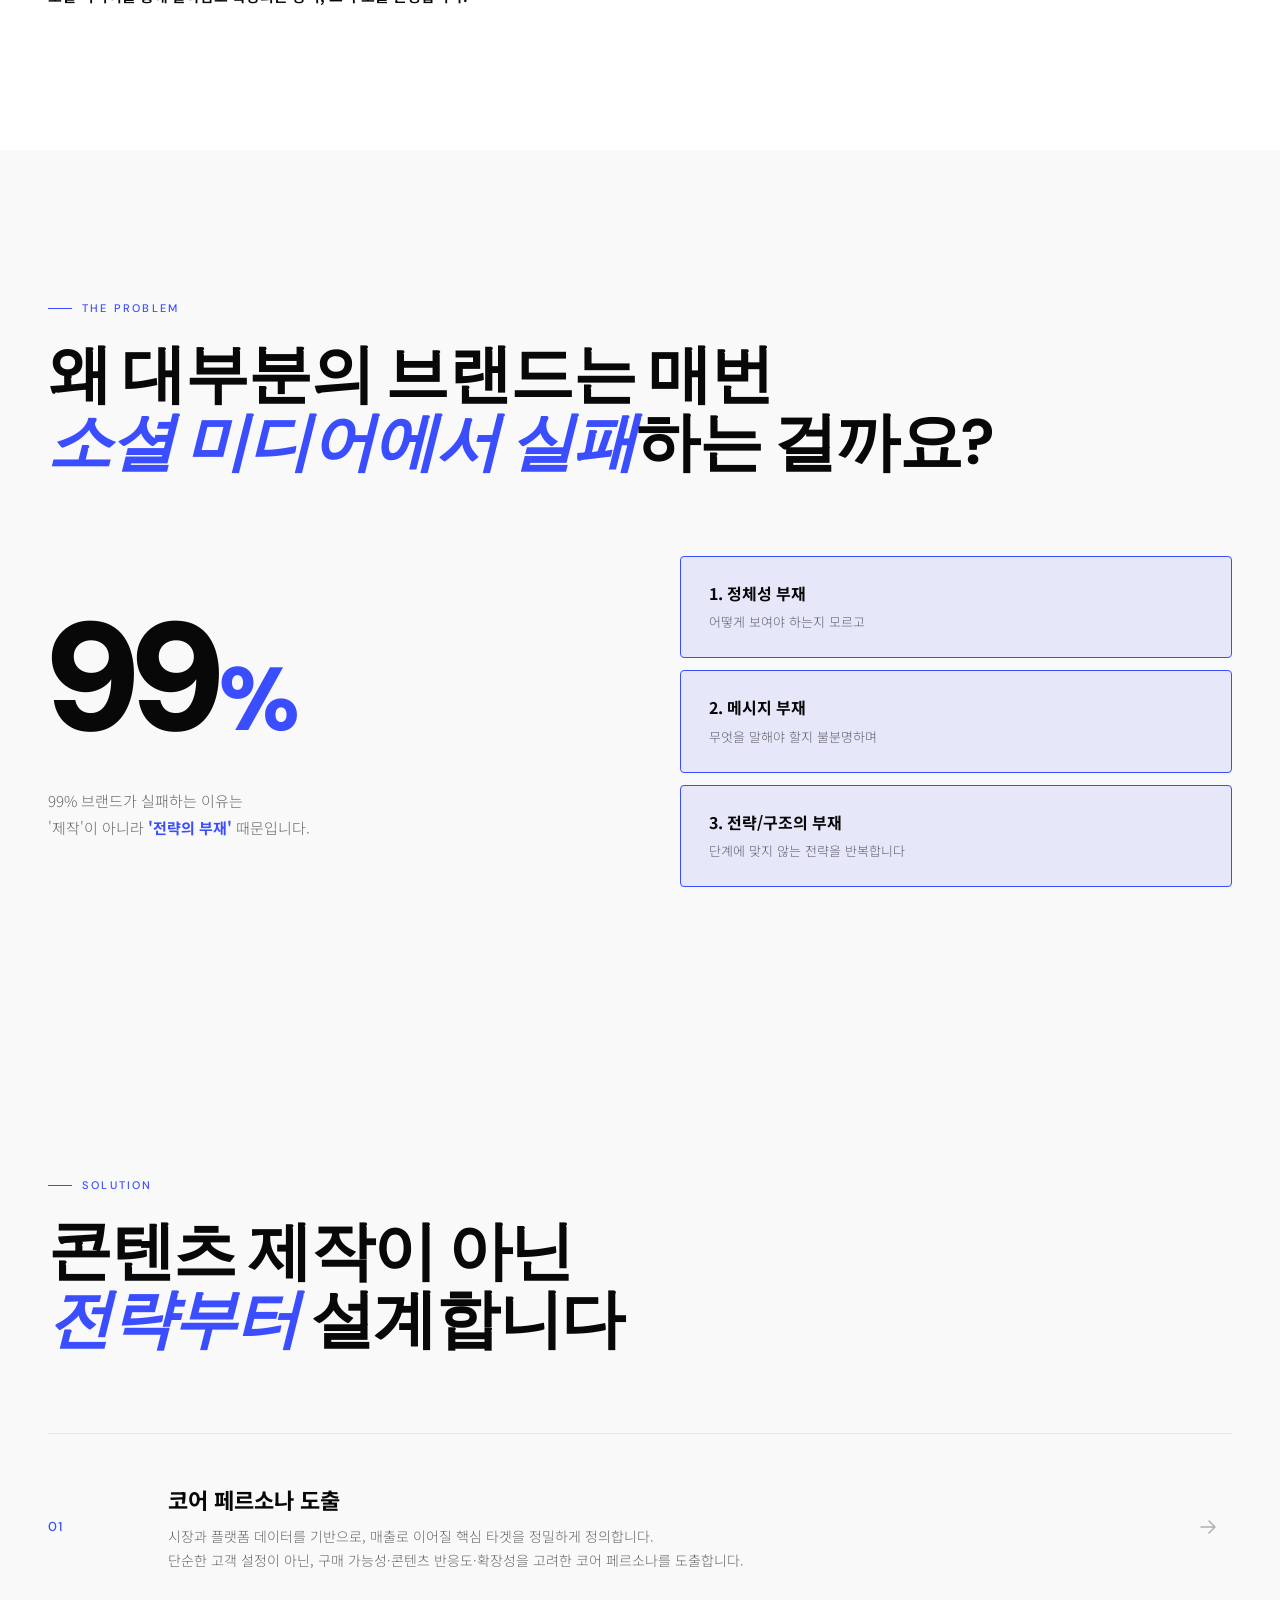
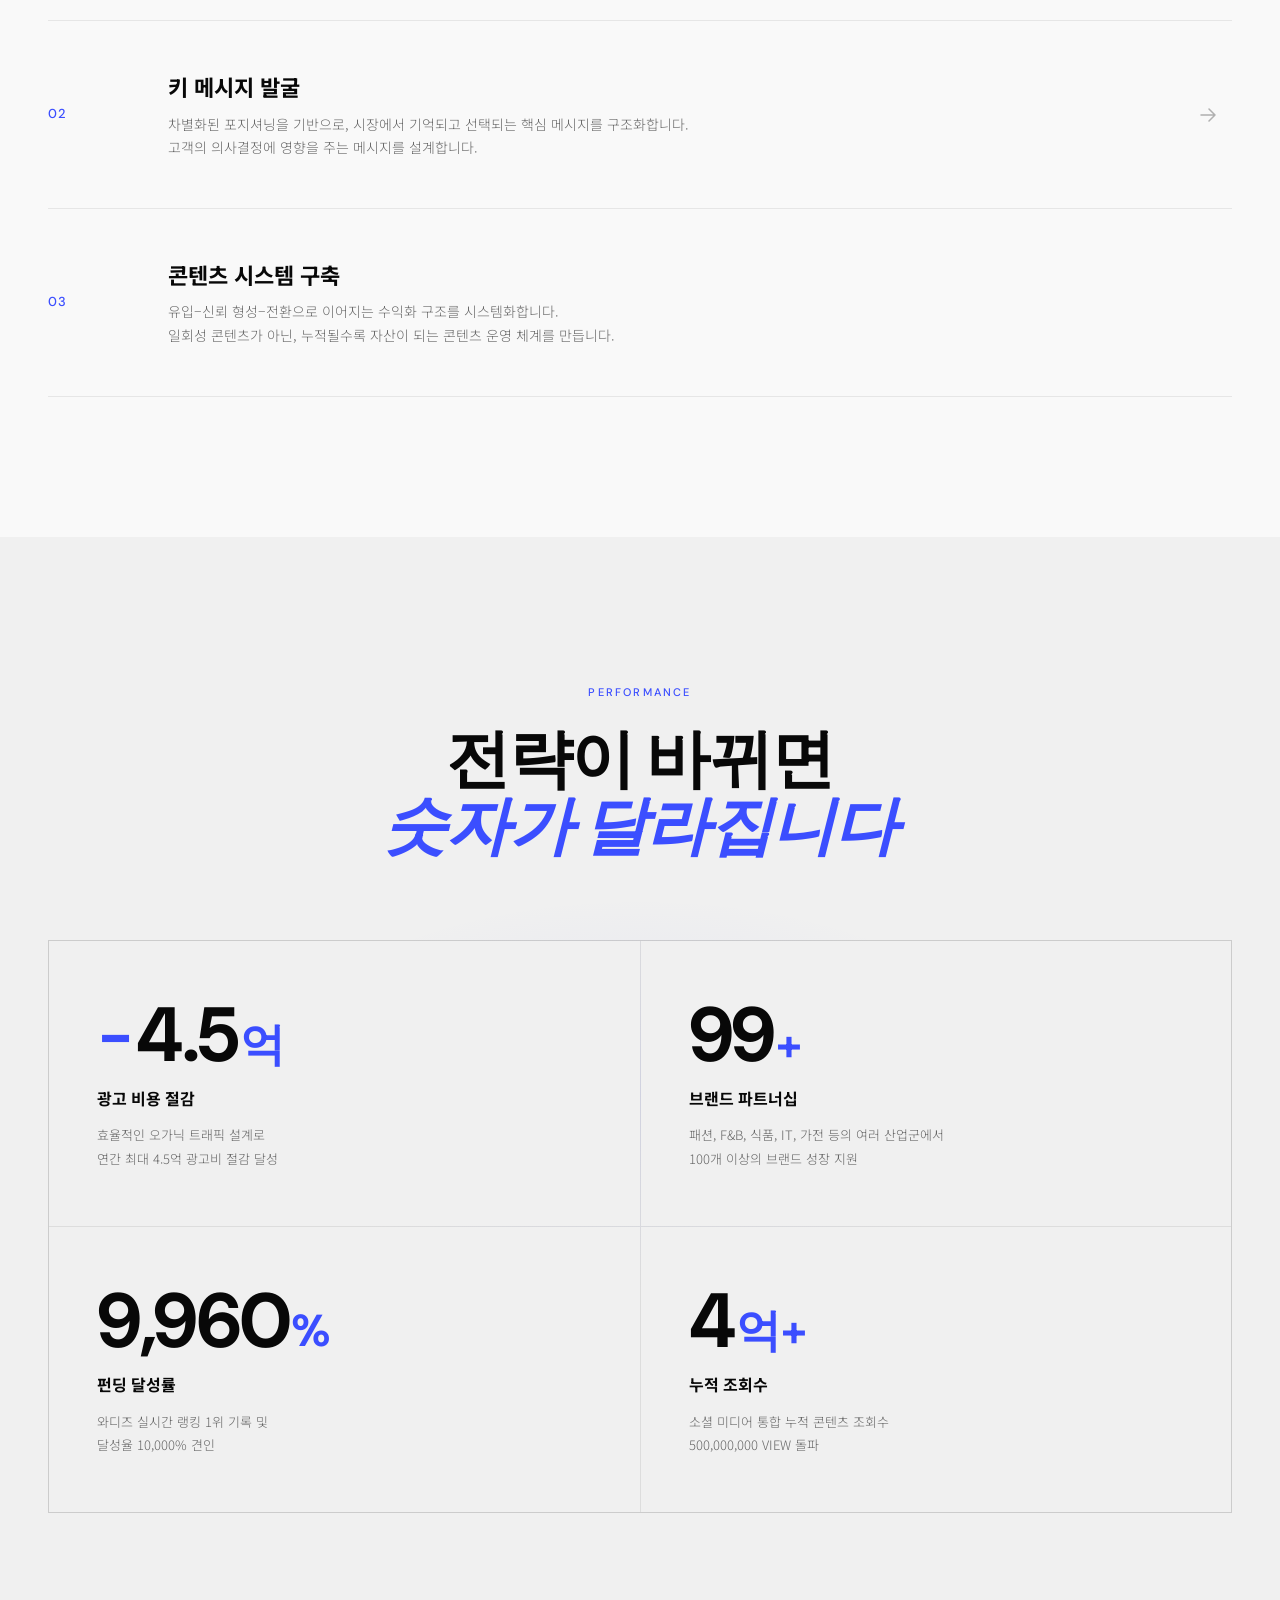
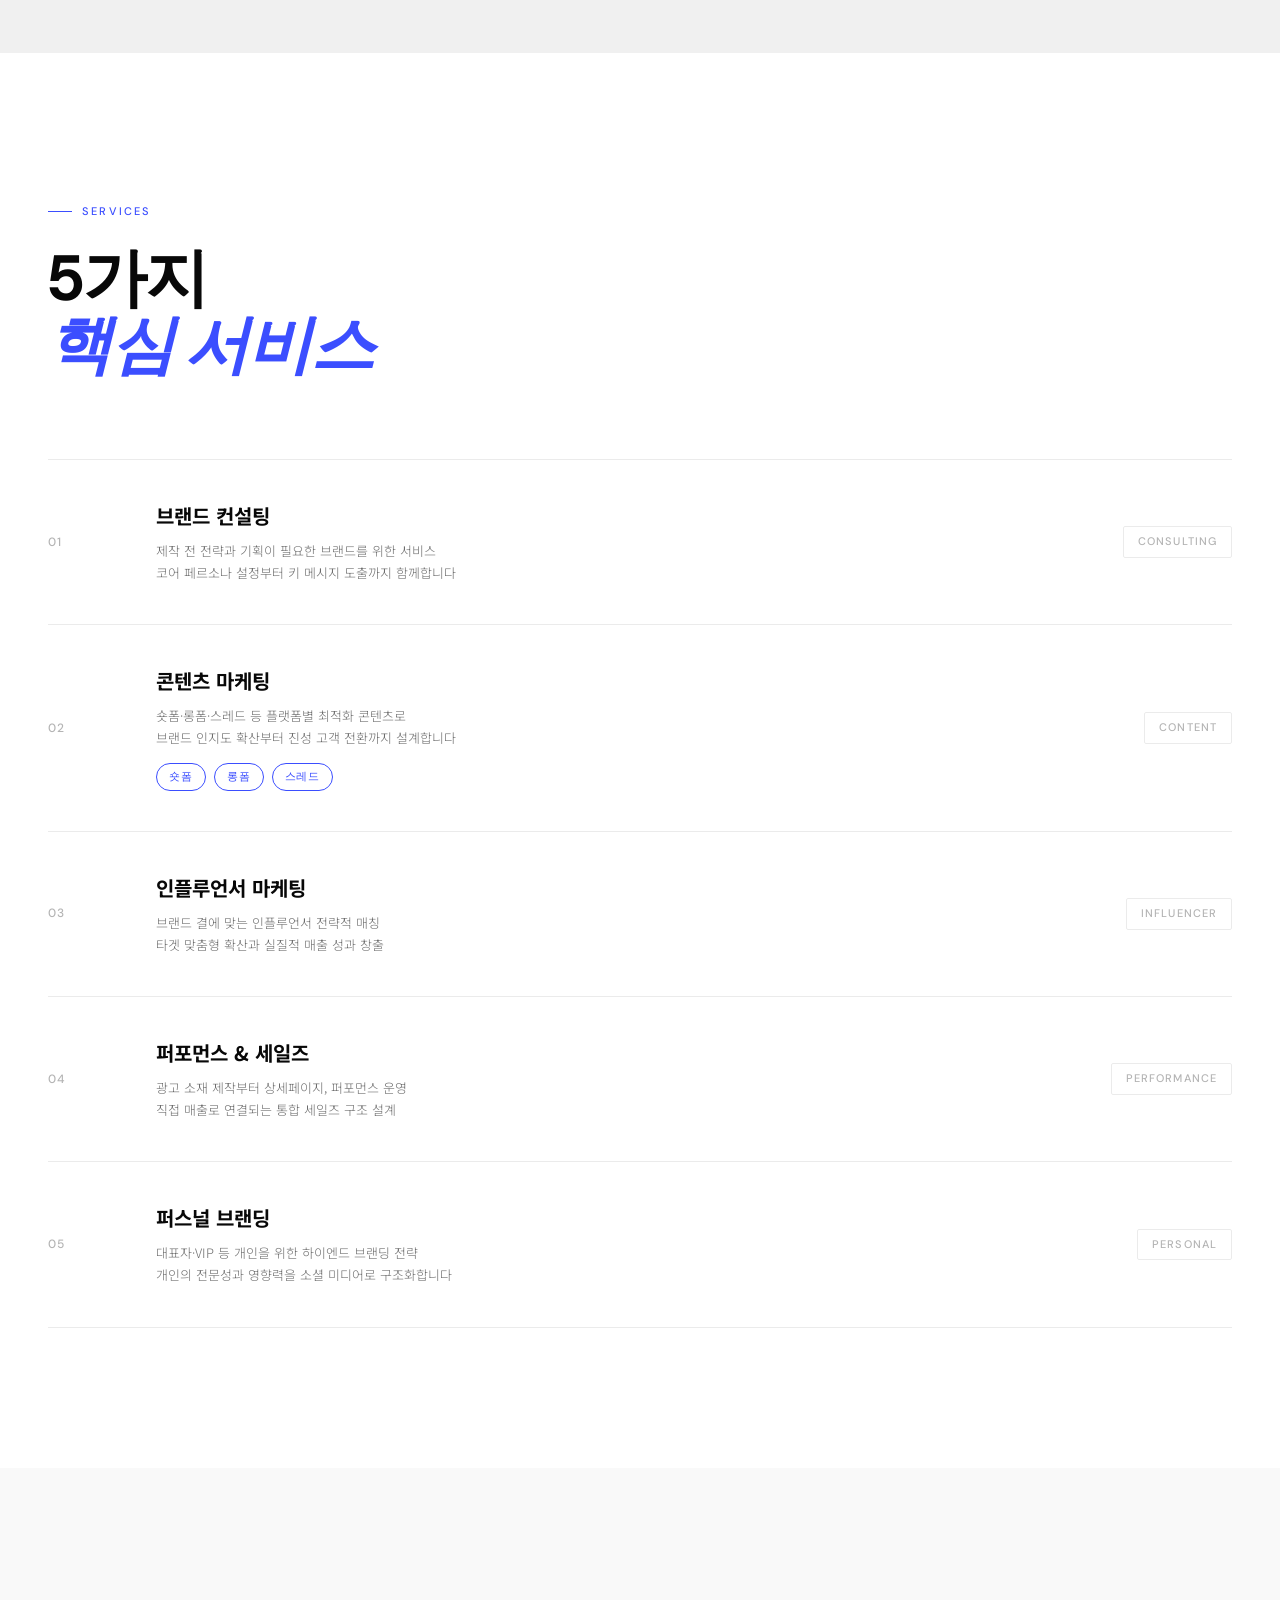
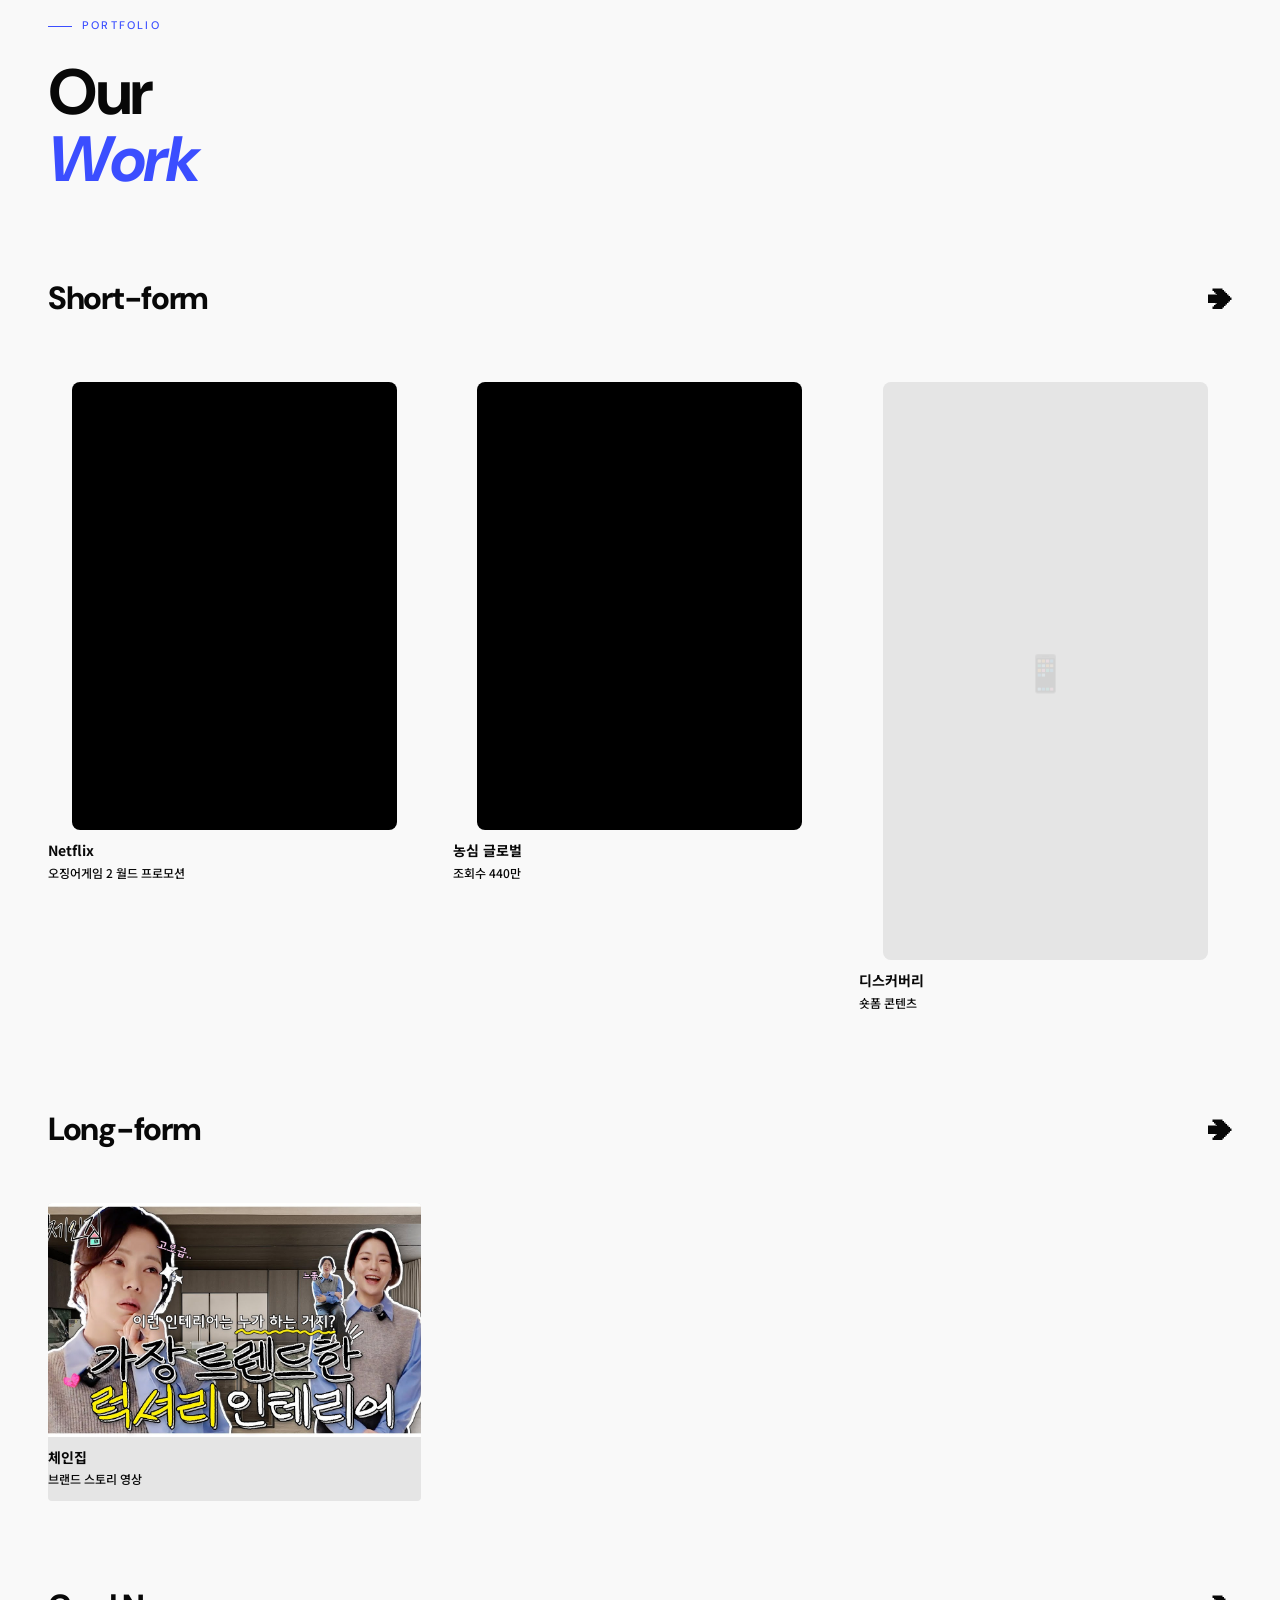
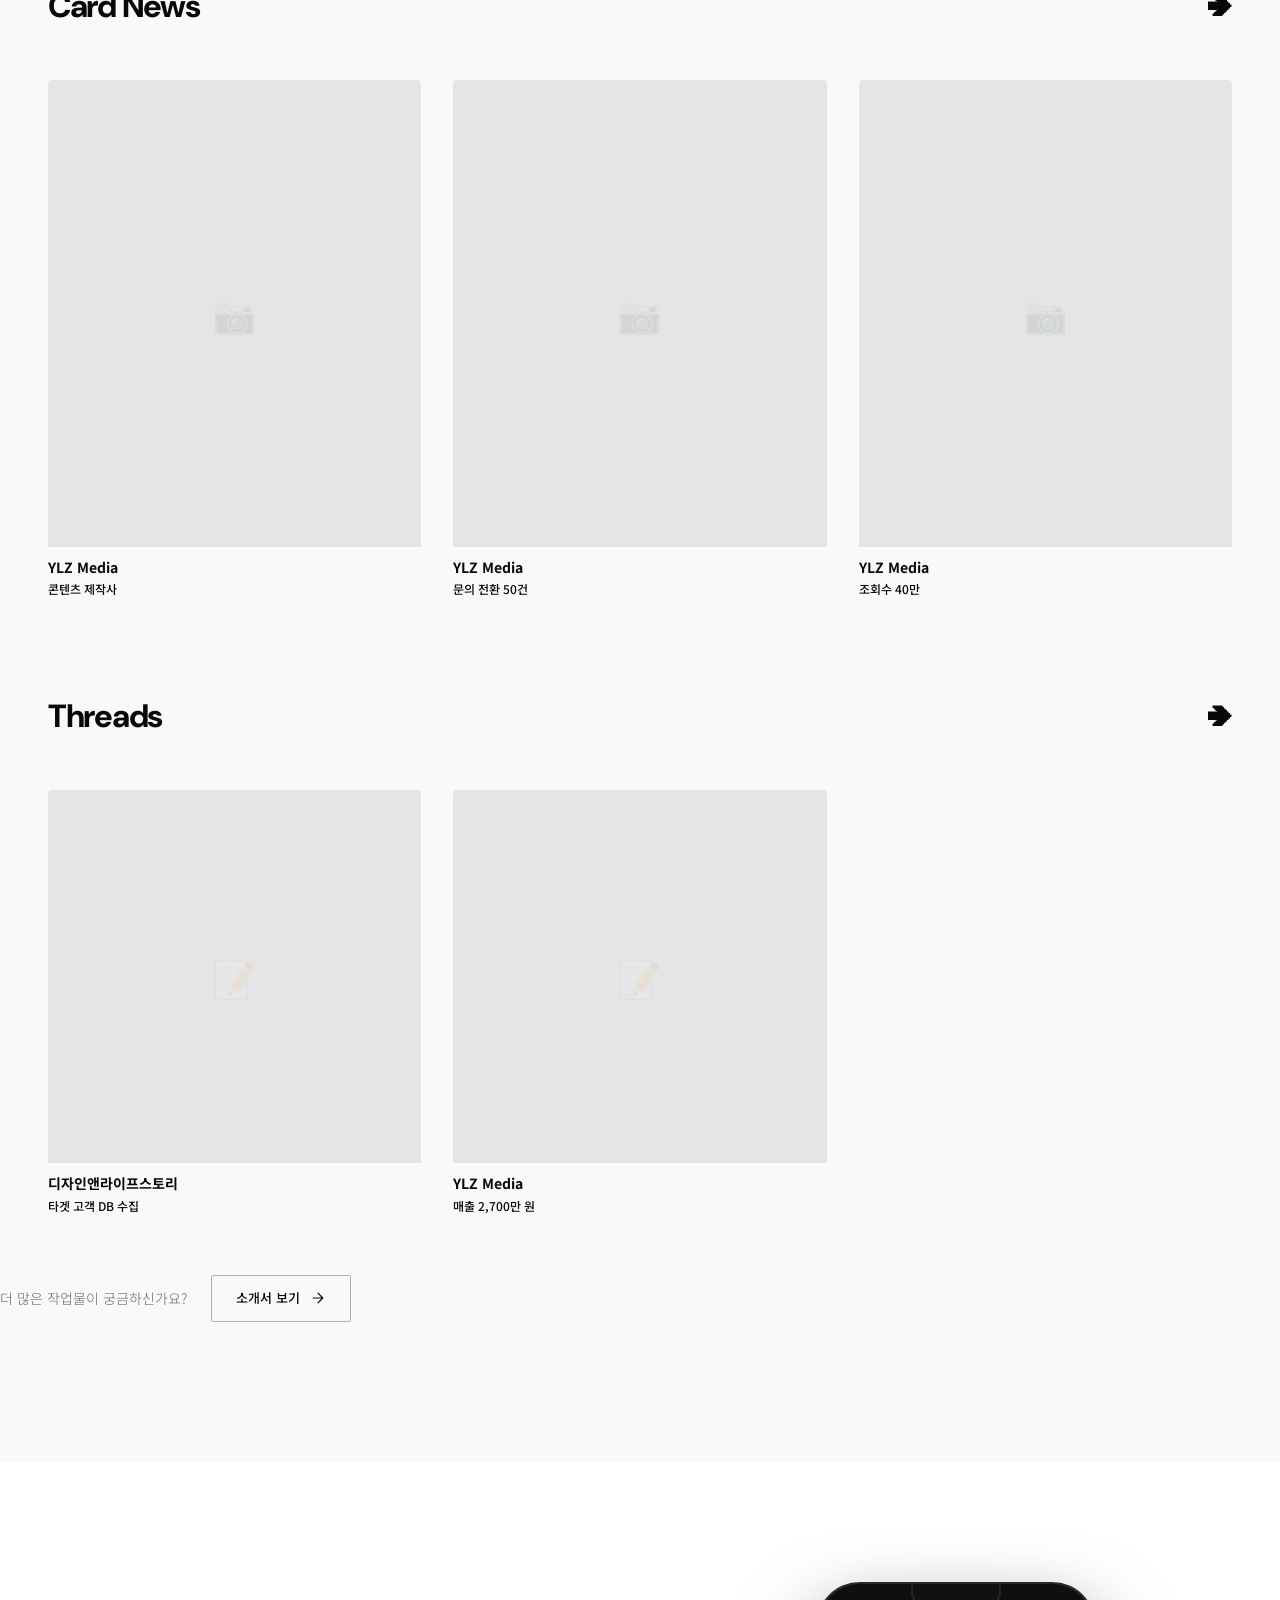
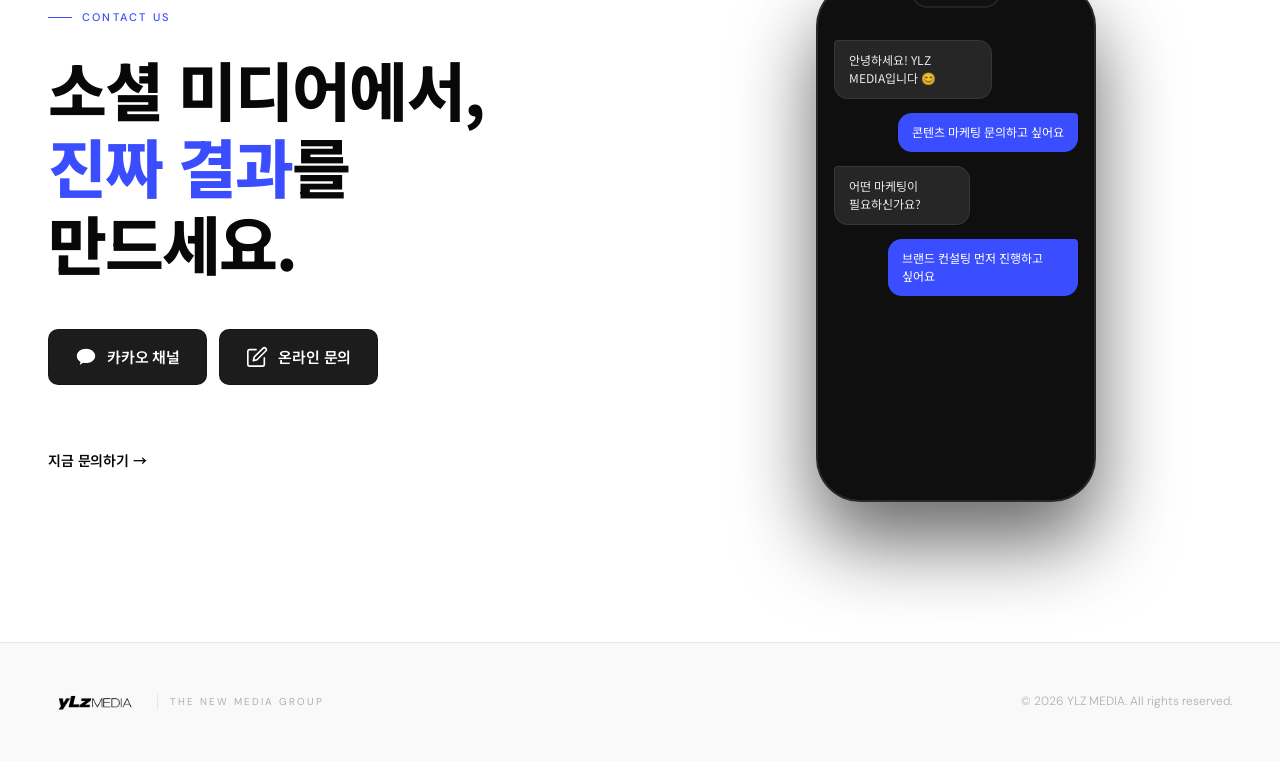
==== commit 57c657e2: "feat: add nongshim tiktok and placeholders for card news, threads, and xhs items" ====
--- a/index.html
+++ b/index.html
@@ -395,13 +395,72 @@
                                 </div>
                                 <div class="portfolio-info"
                                     style="padding: 12px 0; background: transparent; border: none;">
-                                    <h3 class="portfolio-client" style="color: var(--black); font-size: 14px;">Netflix
+                                    <h3 class="portfolio-client" style="color: var(--white); font-size: 14px;">Netflix
                                     </h3>
                                     <p class="portfolio-project"
-                                        style="color: var(--black); font-size: 12px; font-weight: 500;">오징어게임 2 월드 프로모션
+                                        style="color: var(--white); font-size: 12px; font-weight: 500;">오징어게임 2 월드 프로모션
                                     </p>
                                 </div>
                             </div>
+                        </div>
+
+                        <!-- Nongshim Global -->
+                        <div class="portfolio-item reveal-up" data-delay="0.1">
+                            <div class="portfolio-link"
+                                style="display: block; cursor: default; overflow: hidden; border-radius: 8px; background: transparent; padding-top: 10px;">
+                                <div
+                                    style="position: relative; padding-bottom: 120%; height: 0; max-width: 325px; margin: 0 auto; overflow: hidden; border-radius: 8px; background: #000;">
+                                    <iframe
+                                        src="https://www.tiktok.com/player/v1/7568161126953815327?&autoplay=0&loop=1"
+                                        style="position: absolute; top: -22%; left: -2%; width: 104%; height: 144%; border: none;"
+                                        allowfullscreen scrolling="no" allow="encrypted-media;"></iframe>
+                                    <div class="portfolio-hover" style="pointer-events: none;">
+                                        <div class="hover-stat">
+                                            <span class="stat-label">조회수</span>
+                                            <span class="stat-value">440만</span>
+                                        </div>
+                                        <div class="hover-divider"></div>
+                                        <div class="hover-platform">TikTok</div>
+                                        <div class="hover-cta" style="pointer-events: auto;">영상 보러가기 →</div>
+                                    </div>
+                                </div>
+                                <div class="portfolio-info"
+                                    style="padding: 12px 0; background: transparent; border: none;">
+                                    <h3 class="portfolio-client" style="color: var(--white); font-size: 14px;">농심 글로벌
+                                    </h3>
+                                    <p class="portfolio-project"
+                                        style="color: var(--white); font-size: 12px; font-weight: 500;">조회수 440만</p>
+                                </div>
+                            </div>
+                        </div>
+
+                        <!-- Discovery Xiaohongshu -->
+                        <div class="portfolio-item reveal-up" data-delay="0.15">
+                            <a href="http://xhslink.com/o/A2ewiOPYNMy" target="_blank" class="portfolio-link"
+                                style="background: transparent; display: block; padding-top: 10px;">
+                                <div class="portfolio-thumb"
+                                    style="aspect-ratio: 9/16; max-width: 325px; margin: 0 auto; border-radius: 8px;">
+                                    <div class="portfolio-placeholder">
+                                        <span class="placeholder-icon">📱</span>
+                                    </div>
+                                    <div class="portfolio-hover">
+                                        <div class="hover-stat">
+                                            <span class="stat-label">Xiaohongshu</span>
+                                            <span class="stat-value">확인하기</span>
+                                        </div>
+                                        <div class="hover-divider"></div>
+                                        <div class="hover-platform">Xiaohongshu</div>
+                                        <div class="hover-cta" style="pointer-events: auto;">영상 보러가기 →</div>
+                                    </div>
+                                </div>
+                                <div class="portfolio-info"
+                                    style="padding: 12px 0; background: transparent; border: none;">
+                                    <h3 class="portfolio-client" style="color: var(--white); font-size: 14px;">디스커버리
+                                    </h3>
+                                    <p class="portfolio-project"
+                                        style="color: var(--white); font-size: 12px; font-weight: 500;">숏폼 콘텐츠</p>
+                                </div>
+                            </a>
                         </div>
                     </div>
                 </div>
@@ -448,7 +507,7 @@
                     <div class="portfolio-grid category-grid">
                         <div class="portfolio-item reveal-up" data-delay="0.15">
                             <a href="https://www.instagram.com/p/DTxCWimAcom/?img_index=1" target="_blank"
-                                class="portfolio-link">
+                                class="portfolio-link" style="background: transparent;">
                                 <div class="portfolio-thumb" style="aspect-ratio: 4/5;">
                                     <div class="portfolio-placeholder">
                                         <span class="placeholder-icon">📷</span>
@@ -465,10 +524,66 @@
                                 </div>
                                 <div class="portfolio-info"
                                     style="padding: 12px 0; background: transparent; border: none;">
-                                    <h3 class="portfolio-client" style="color: var(--black); font-size: 14px;">YLZ Media
+                                    <h3 class="portfolio-client" style="color: var(--white); font-size: 14px;">YLZ Media
                                     </h3>
                                     <p class="portfolio-project"
-                                        style="color: var(--black); font-size: 12px; font-weight: 500;">콘텐츠 제작사</p>
+                                        style="color: var(--white); font-size: 12px; font-weight: 500;">콘텐츠 제작사</p>
+                                </div>
+                            </a>
+                        </div>
+
+                        <!-- YLZ MEDIA Inquiries -->
+                        <div class="portfolio-item reveal-up" data-delay="0.2">
+                            <a href="https://www.instagram.com/insights/media/3805463618804357116/" target="_blank"
+                                class="portfolio-link" style="background: transparent;">
+                                <div class="portfolio-thumb" style="aspect-ratio: 4/5;">
+                                    <div class="portfolio-placeholder">
+                                        <span class="placeholder-icon">📷</span>
+                                    </div>
+                                    <div class="portfolio-hover">
+                                        <div class="hover-stat">
+                                            <span class="stat-label">문의 전환</span>
+                                            <span class="stat-value">50건</span>
+                                        </div>
+                                        <div class="hover-divider"></div>
+                                        <div class="hover-platform">Instagram</div>
+                                        <div class="hover-cta">게시물 보러가기 →</div>
+                                    </div>
+                                </div>
+                                <div class="portfolio-info"
+                                    style="padding: 12px 0; background: transparent; border: none;">
+                                    <h3 class="portfolio-client" style="color: var(--white); font-size: 14px;">YLZ Media
+                                    </h3>
+                                    <p class="portfolio-project"
+                                        style="color: var(--white); font-size: 12px; font-weight: 500;">문의 전환 50건</p>
+                                </div>
+                            </a>
+                        </div>
+
+                        <!-- YLZ MEDIA Views -->
+                        <div class="portfolio-item reveal-up" data-delay="0.25">
+                            <a href="https://www.instagram.com/p/DRPDTzzkQTp/" target="_blank" class="portfolio-link"
+                                style="background: transparent;">
+                                <div class="portfolio-thumb" style="aspect-ratio: 4/5;">
+                                    <div class="portfolio-placeholder">
+                                        <span class="placeholder-icon">📷</span>
+                                    </div>
+                                    <div class="portfolio-hover">
+                                        <div class="hover-stat">
+                                            <span class="stat-label">조회수</span>
+                                            <span class="stat-value">40만</span>
+                                        </div>
+                                        <div class="hover-divider"></div>
+                                        <div class="hover-platform">Instagram</div>
+                                        <div class="hover-cta">게시물 보러가기 →</div>
+                                    </div>
+                                </div>
+                                <div class="portfolio-info"
+                                    style="padding: 12px 0; background: transparent; border: none;">
+                                    <h3 class="portfolio-client" style="color: var(--white); font-size: 14px;">YLZ Media
+                                    </h3>
+                                    <p class="portfolio-project"
+                                        style="color: var(--white); font-size: 12px; font-weight: 500;">조회수 40만</p>
                                 </div>
                             </a>
                         </div>
@@ -484,7 +599,7 @@
                     <div class="portfolio-grid category-grid">
                         <div class="portfolio-item reveal-up" data-delay="0.2">
                             <a href="https://www.threads.com/@sangchcul/post/DE0-XzYzPKR" target="_blank"
-                                class="portfolio-link">
+                                class="portfolio-link" style="background: transparent;">
                                 <div class="portfolio-thumb" style="aspect-ratio: 1/1;">
                                     <div class="portfolio-placeholder">
                                         <span class="placeholder-icon">📝</span>
@@ -505,6 +620,34 @@
                                         디자인앤라이프스토리</h3>
                                     <p class="portfolio-project"
                                         style="color: var(--white); font-size: 12px; font-weight: 500;">타겟 고객 DB 수집</p>
+                                </div>
+                            </a>
+                        </div>
+
+                        <!-- YLZ MEDIA Sales -->
+                        <div class="portfolio-item reveal-up" data-delay="0.25">
+                            <a href="https://www.threads.com/@kimdyimnida/post/DCOF7P2y4BU?xmt=AQF03r9t69gkC37z3Lo_s60Ht7mHV2YOoqTU8Ks5pjnVAg"
+                                target="_blank" class="portfolio-link" style="background: transparent;">
+                                <div class="portfolio-thumb" style="aspect-ratio: 1/1;">
+                                    <div class="portfolio-placeholder">
+                                        <span class="placeholder-icon">📝</span>
+                                    </div>
+                                    <div class="portfolio-hover">
+                                        <div class="hover-stat">
+                                            <span class="stat-label">매출</span>
+                                            <span class="stat-value">2,700만 원</span>
+                                        </div>
+                                        <div class="hover-divider"></div>
+                                        <div class="hover-platform">Threads</div>
+                                        <div class="hover-cta">글 보러가기 →</div>
+                                    </div>
+                                </div>
+                                <div class="portfolio-info"
+                                    style="padding: 12px 0; background: transparent; border: none;">
+                                    <h3 class="portfolio-client" style="color: var(--white); font-size: 14px;">YLZ Media
+                                    </h3>
+                                    <p class="portfolio-project"
+                                        style="color: var(--white); font-size: 12px; font-weight: 500;">매출 2,700만 원</p>
                                 </div>
                             </a>
                         </div>
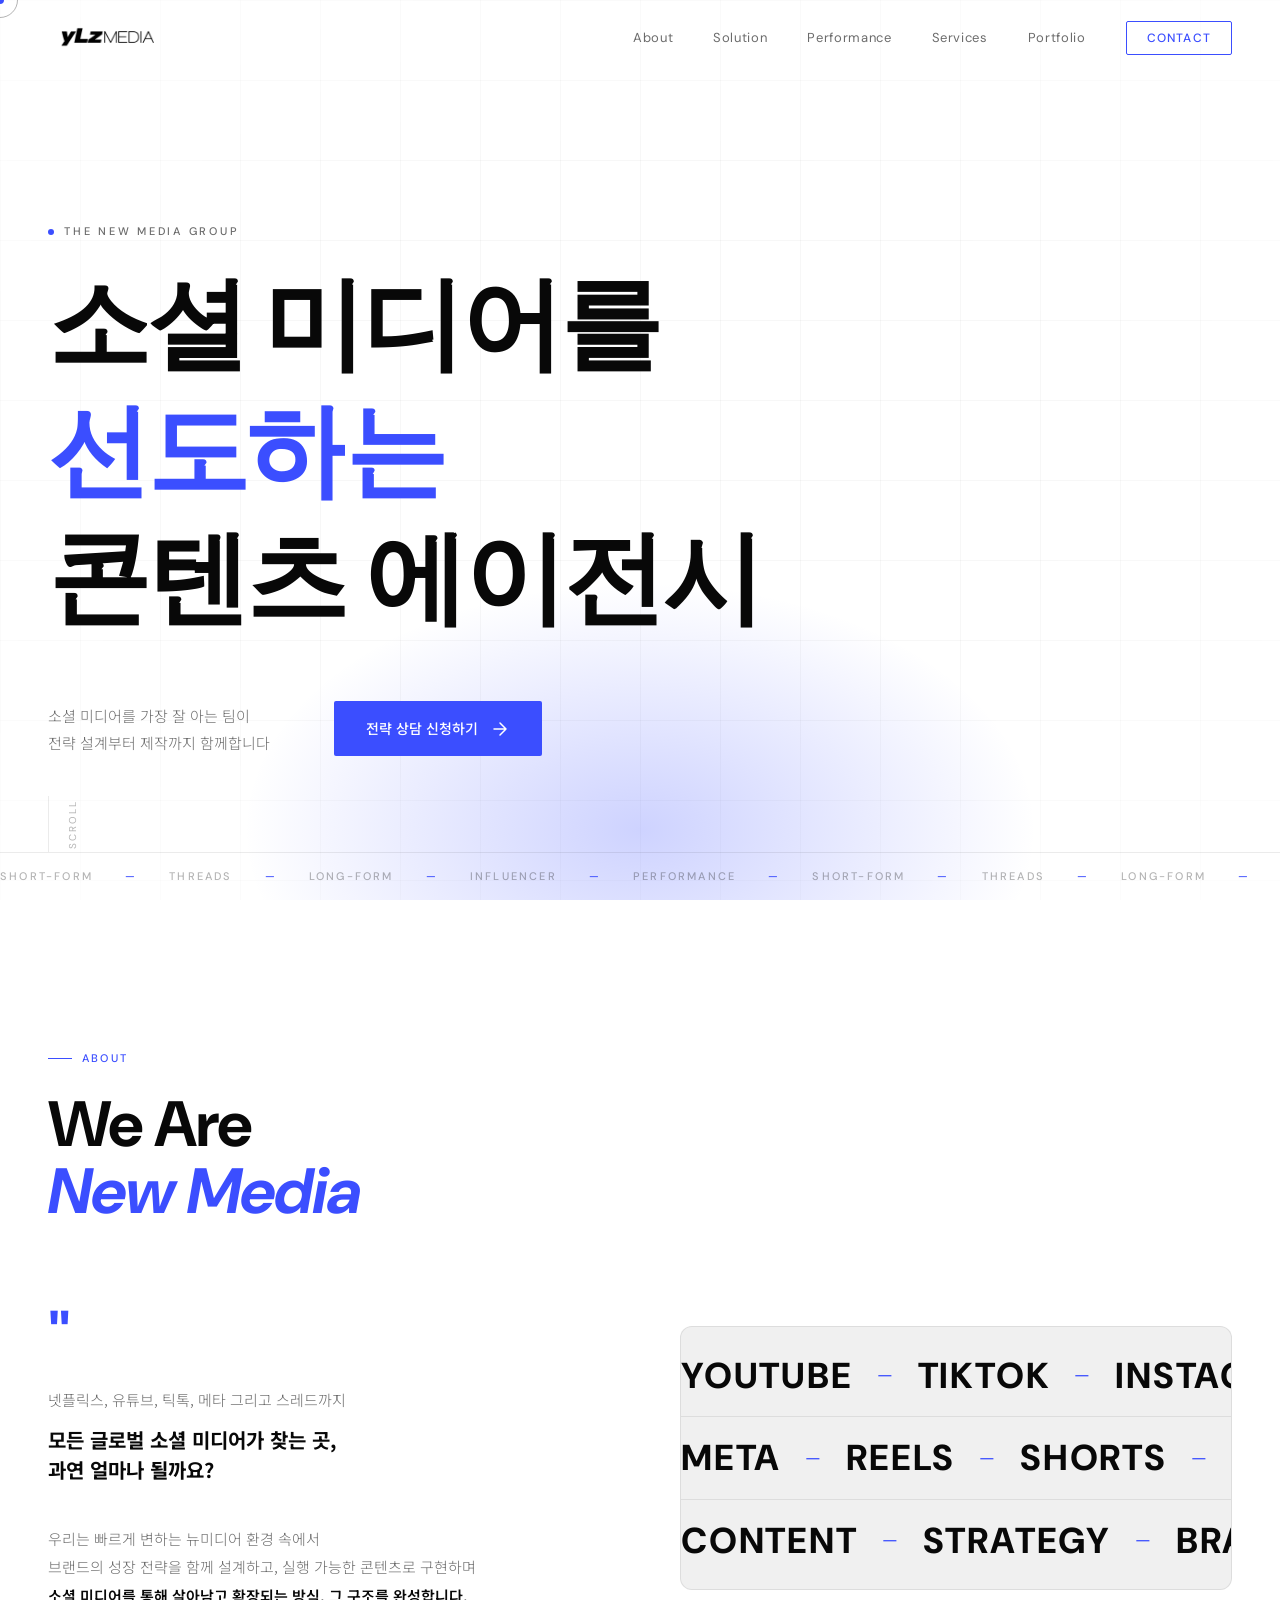
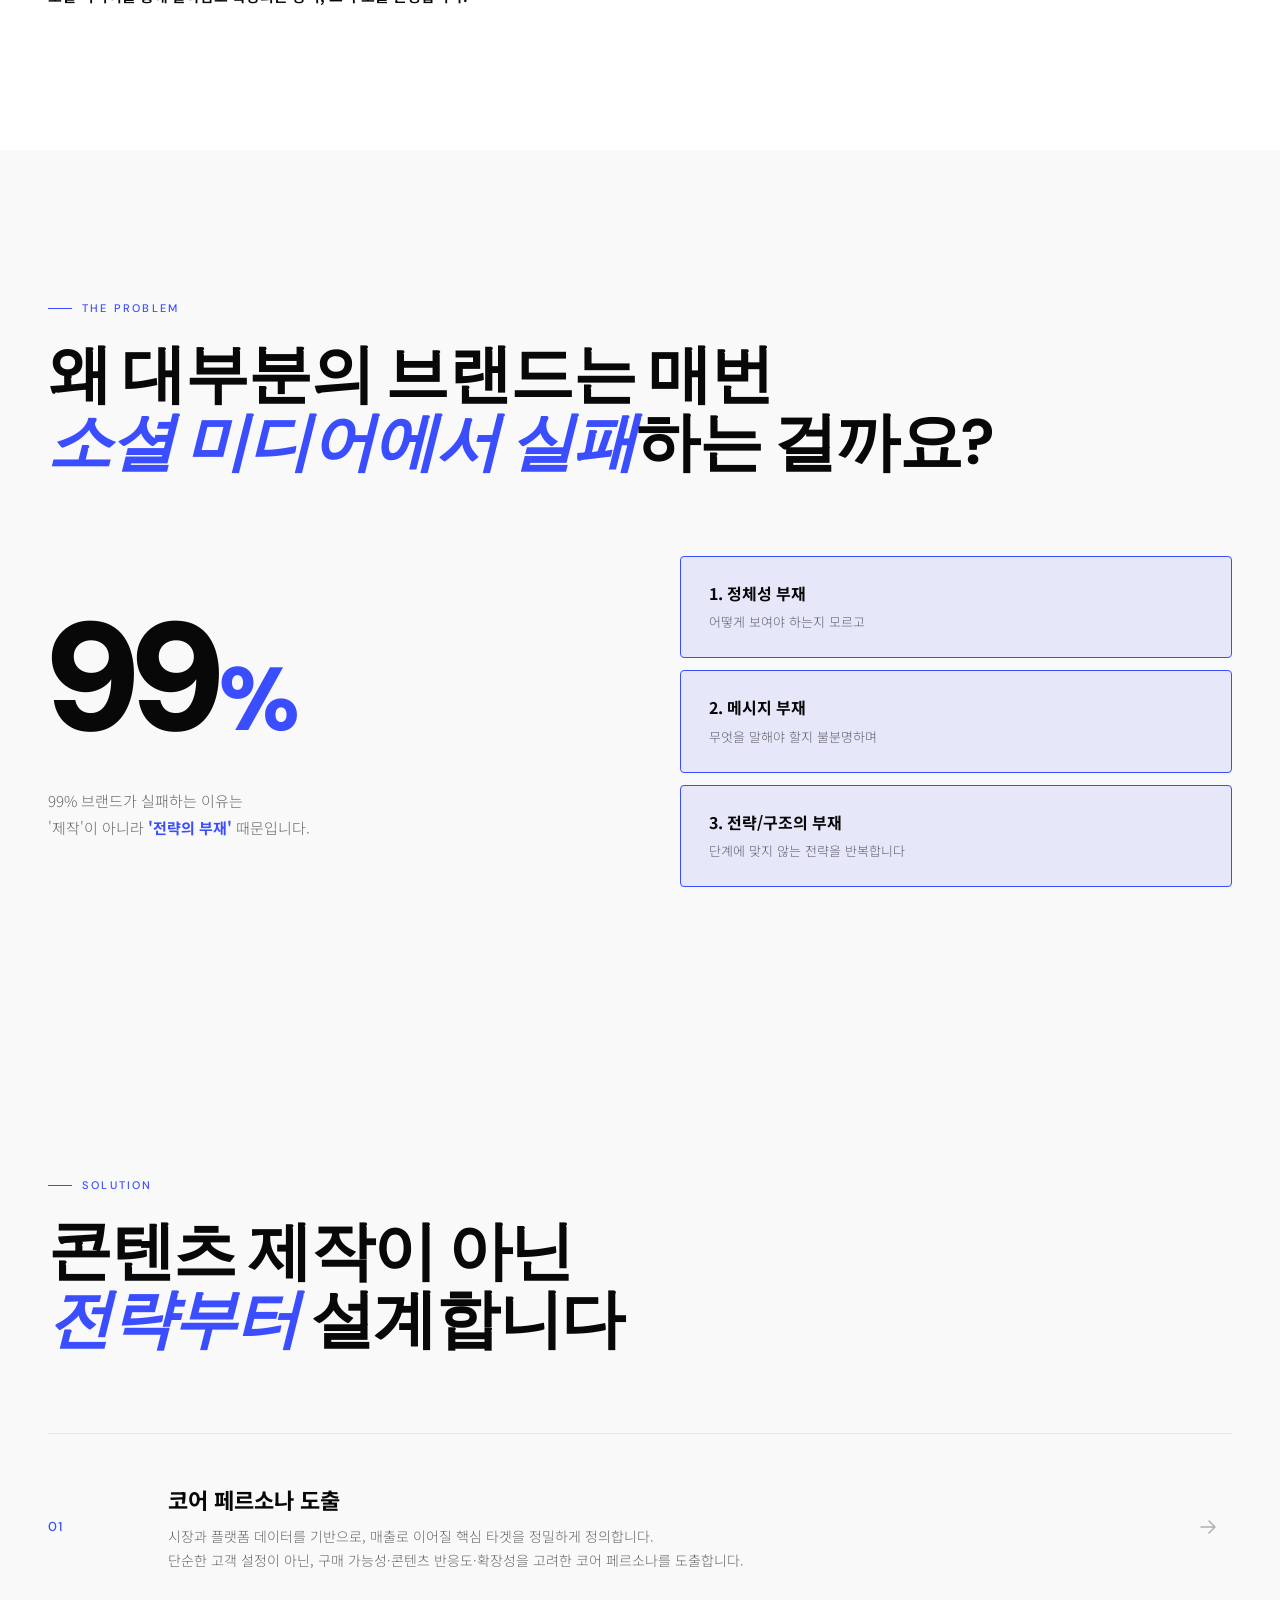
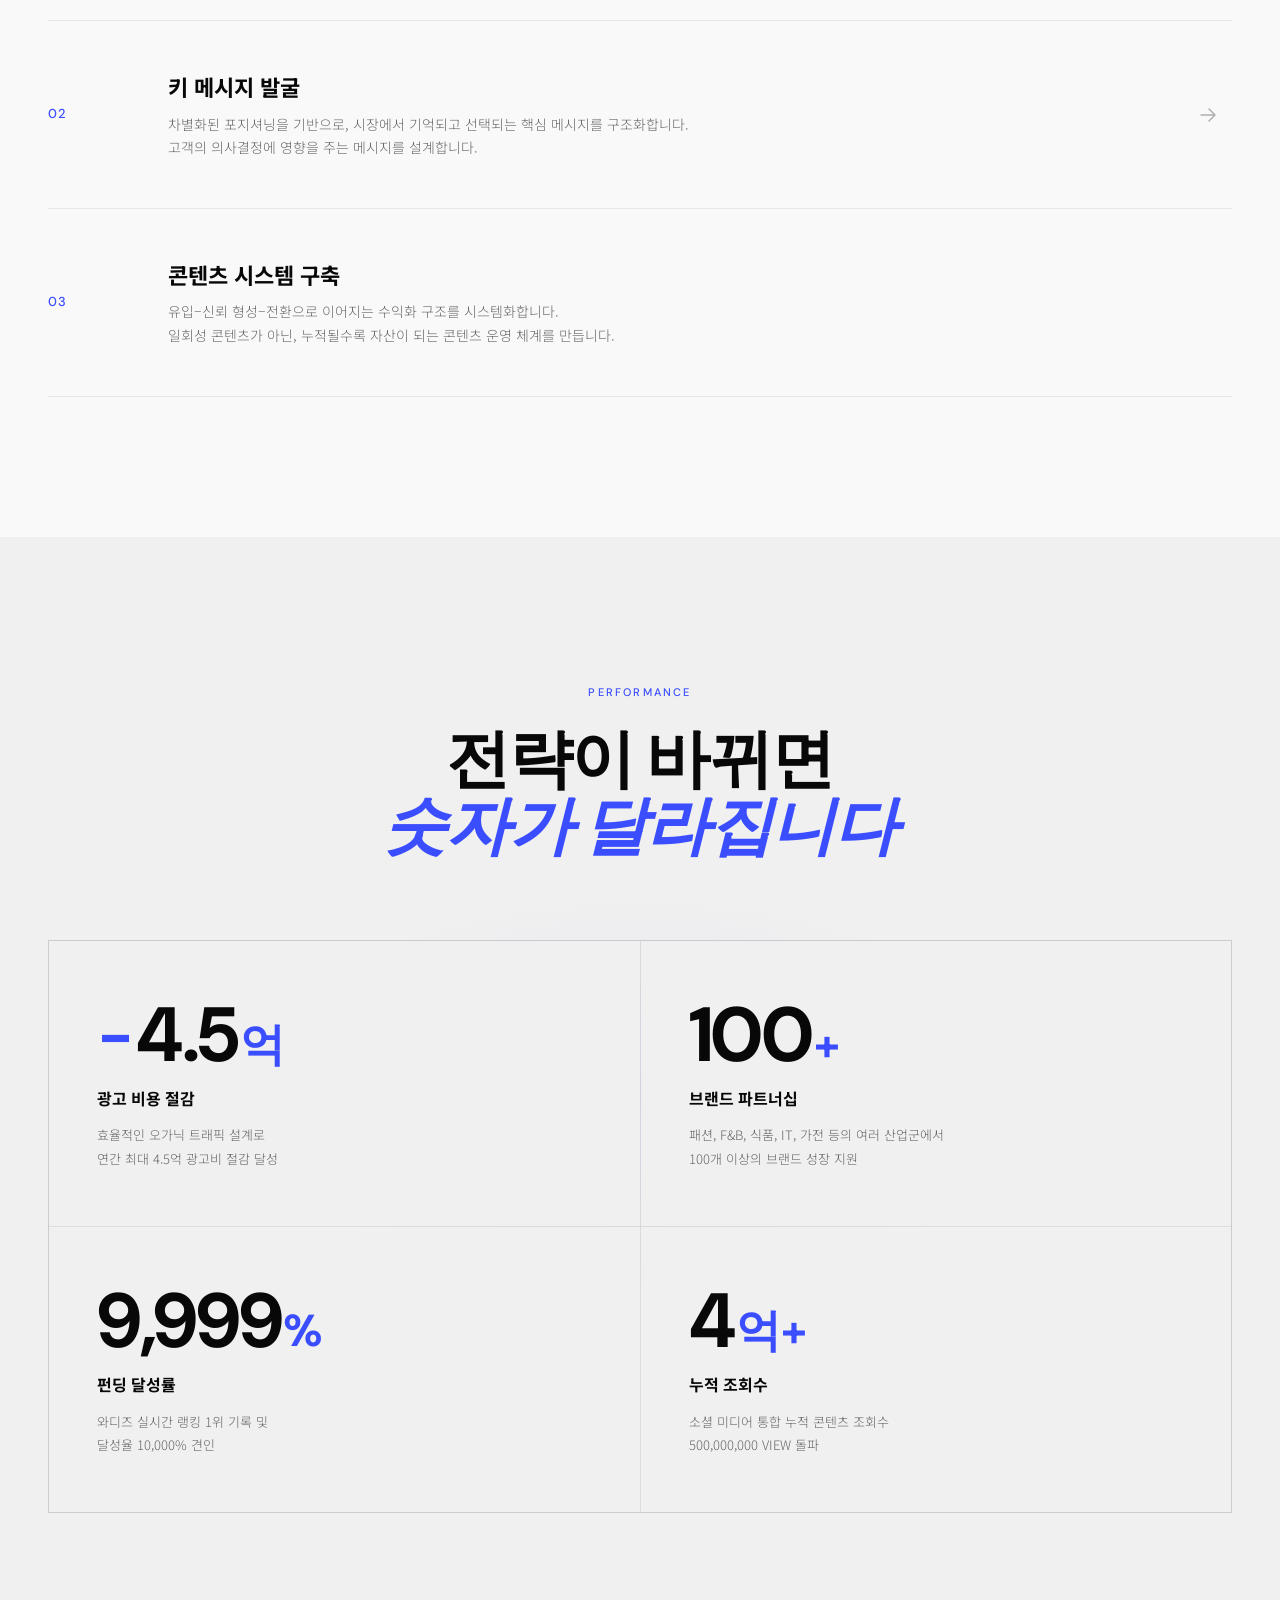
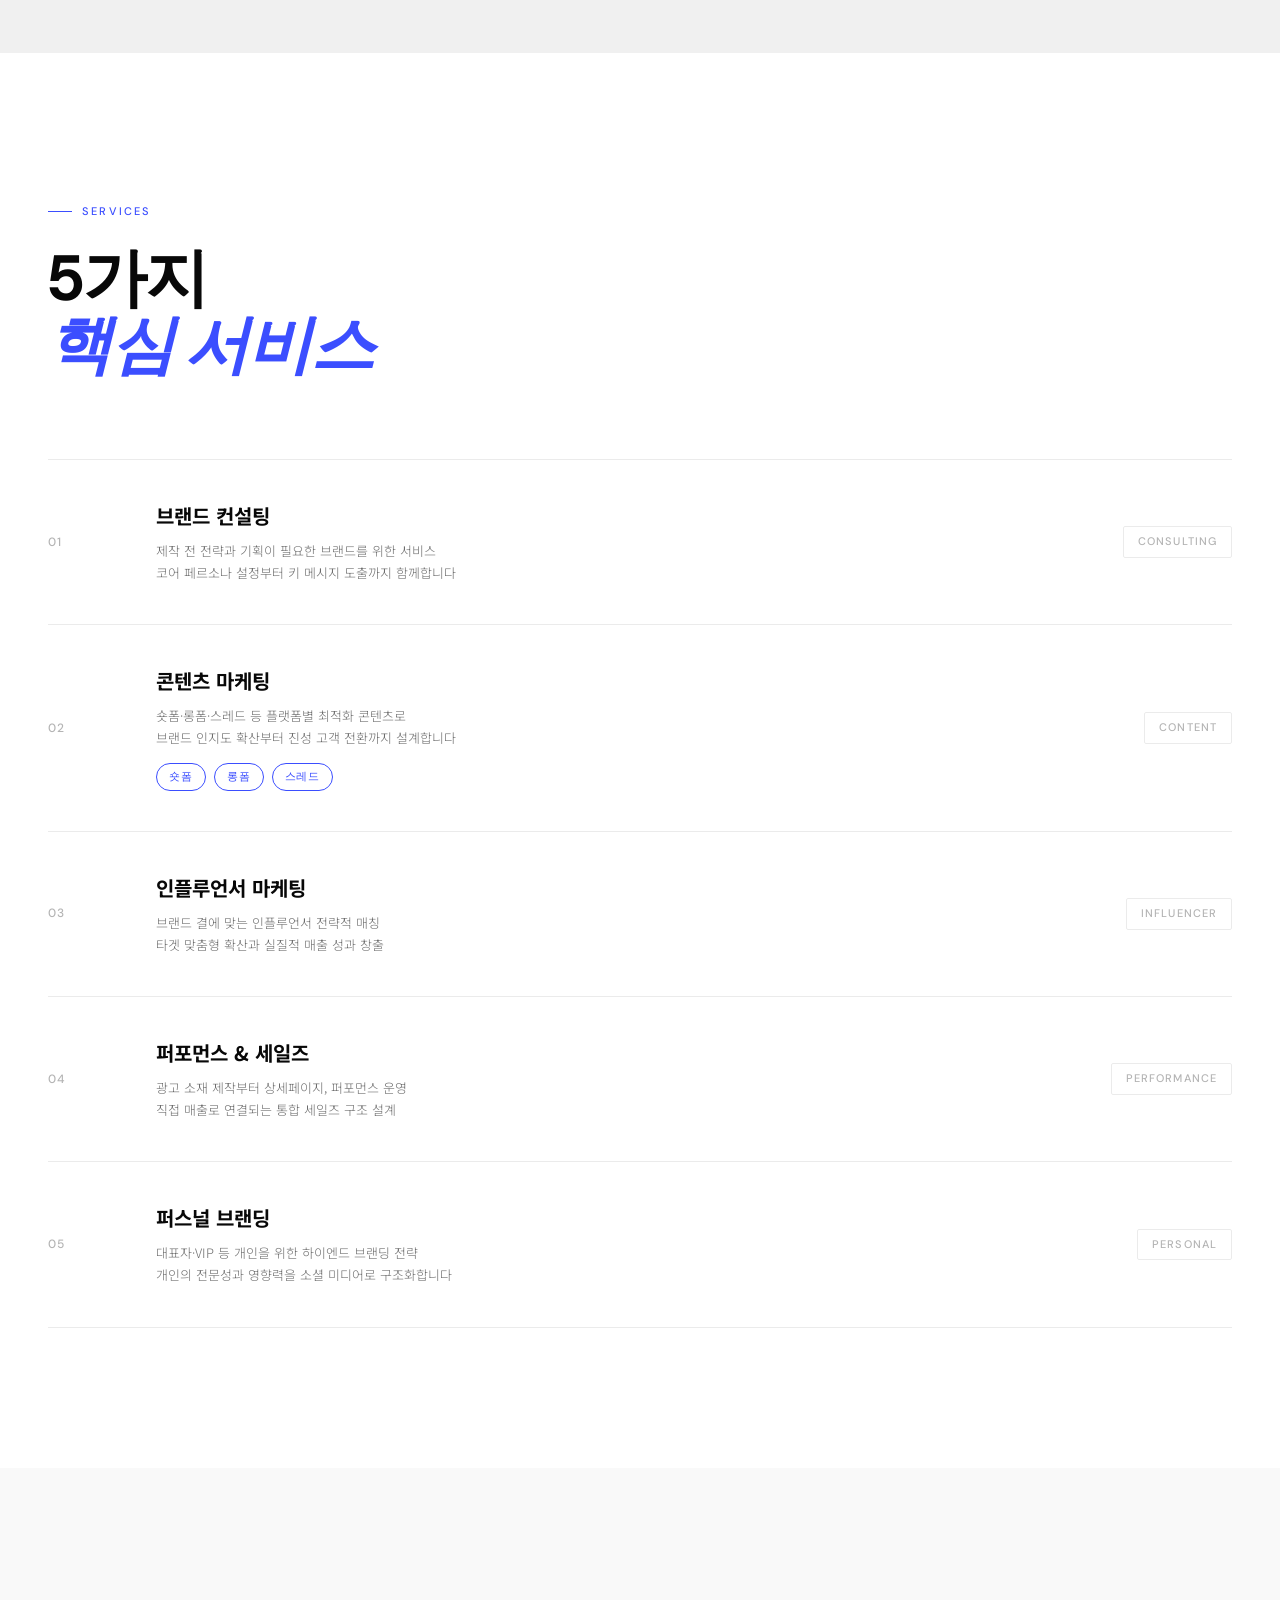
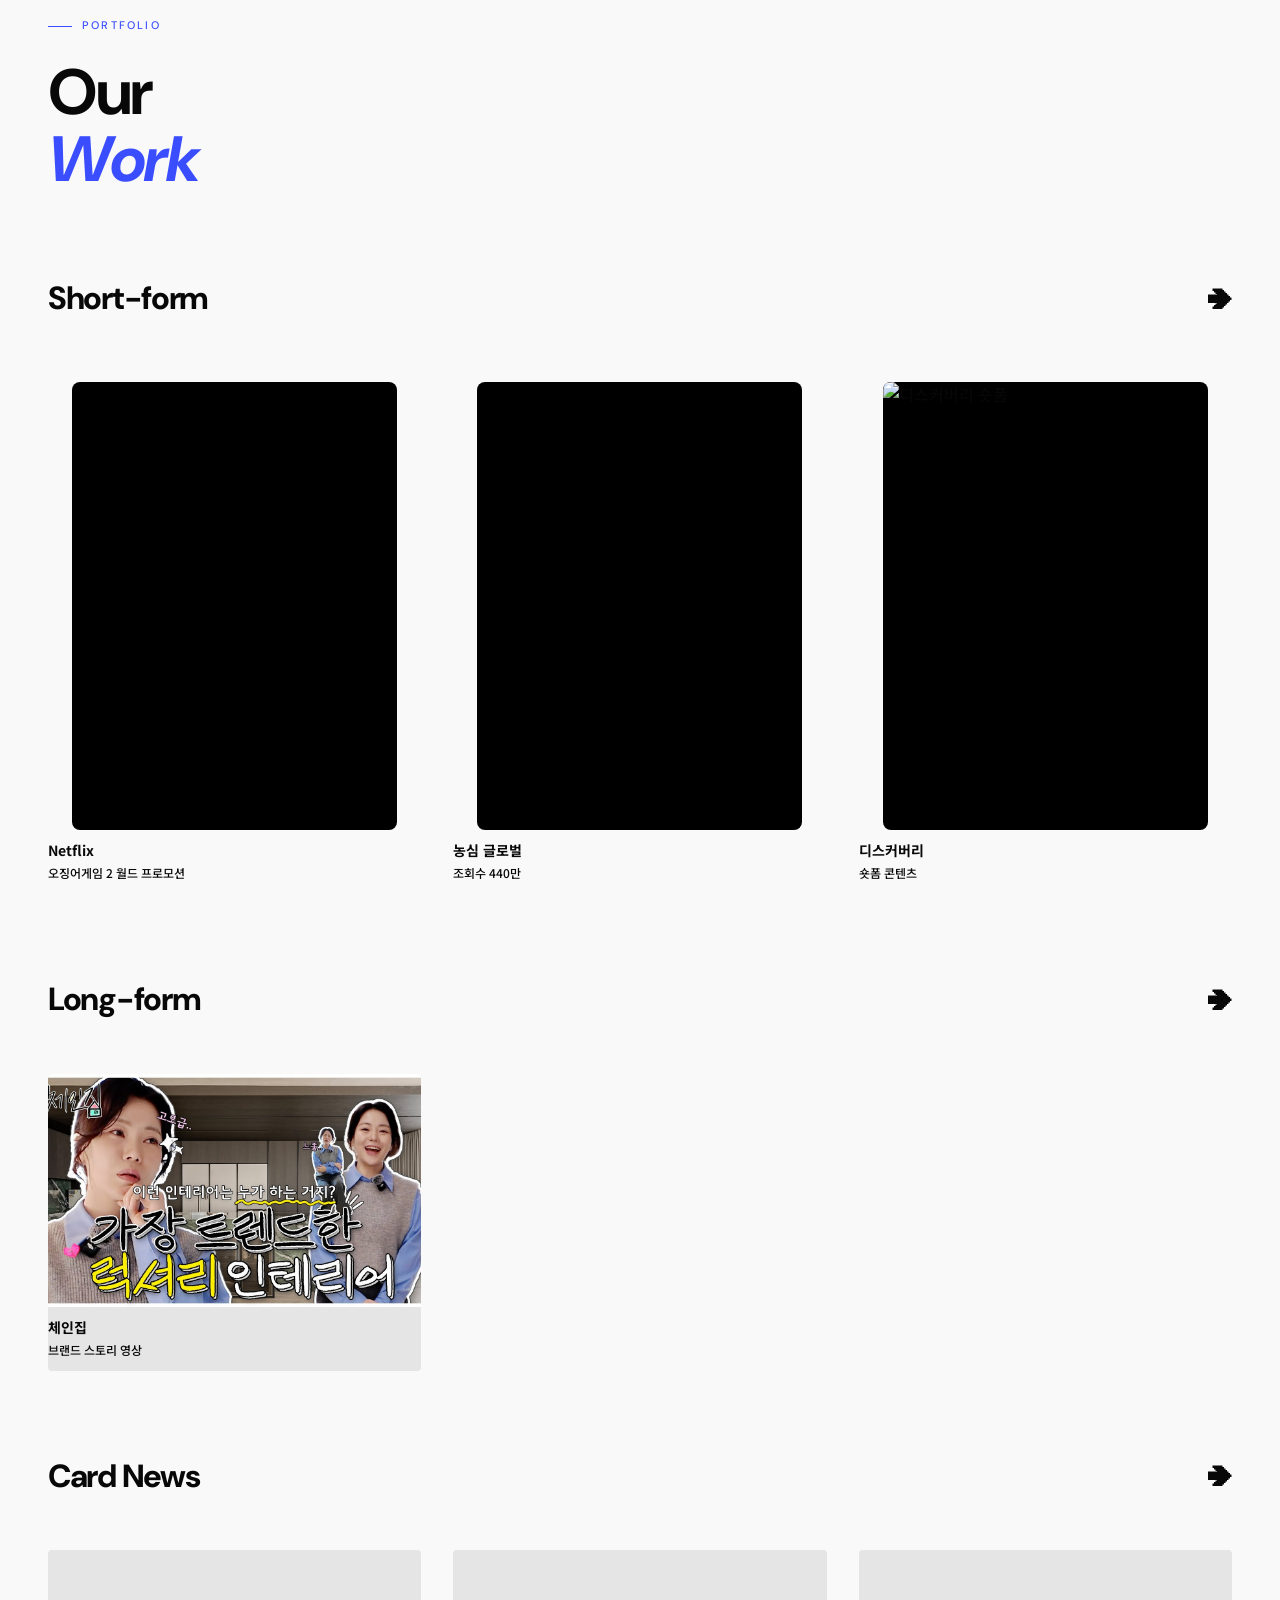
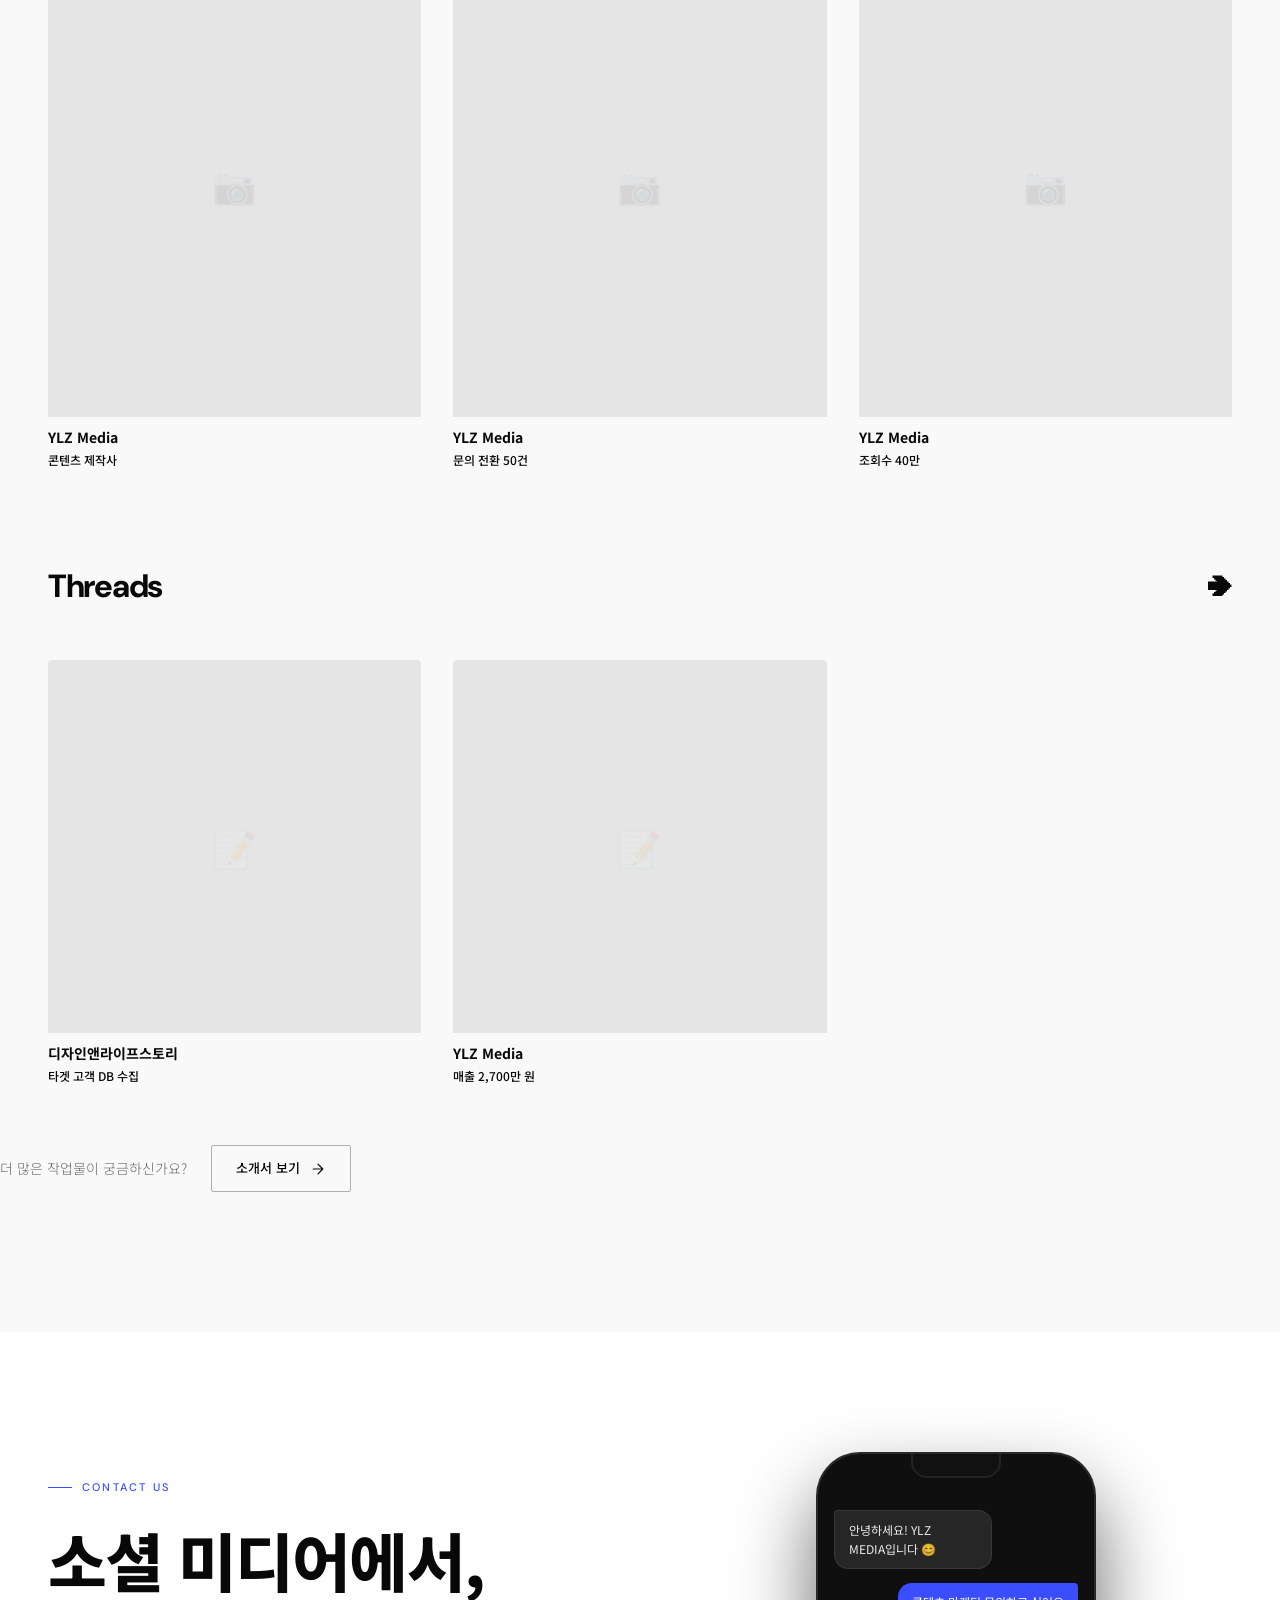
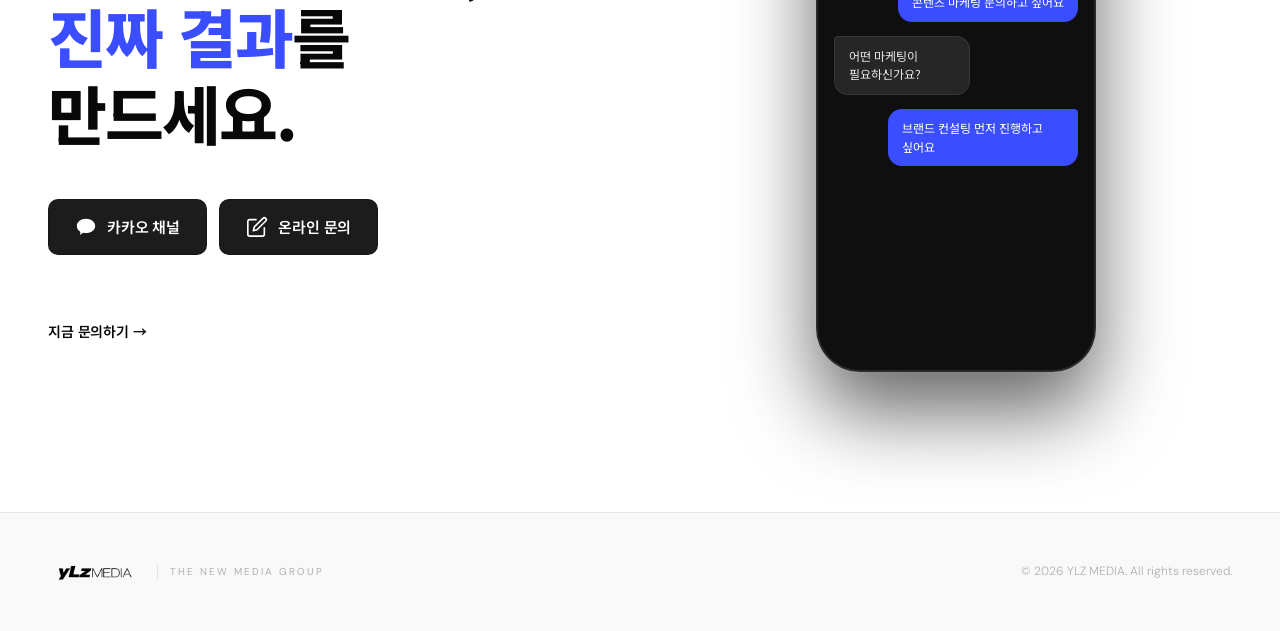
==== commit 475501dd: "fix: adjust discovery placeholder to match tiktok embed dimensions" ====
--- a/index.html
+++ b/index.html
@@ -438,11 +438,10 @@
                         <div class="portfolio-item reveal-up" data-delay="0.15">
                             <a href="http://xhslink.com/o/A2ewiOPYNMy" target="_blank" class="portfolio-link"
                                 style="background: transparent; display: block; padding-top: 10px;">
-                                <div class="portfolio-thumb"
-                                    style="aspect-ratio: 9/16; max-width: 325px; margin: 0 auto; border-radius: 8px;">
-                                    <div class="portfolio-placeholder">
-                                        <span class="placeholder-icon">📱</span>
-                                    </div>
+                                <div
+                                    style="position: relative; padding-bottom: 120%; height: 0; max-width: 325px; margin: 0 auto; overflow: hidden; border-radius: 8px; background: #000;">
+                                    <img src="images/portfolio-discovery.jpg" alt="디스커버리 숏폼"
+                                        style="position: absolute; top: 0; left: 0; width: 100%; height: 100%; object-fit: cover;">
                                     <div class="portfolio-hover">
                                         <div class="hover-stat">
                                             <span class="stat-label">Xiaohongshu</span>
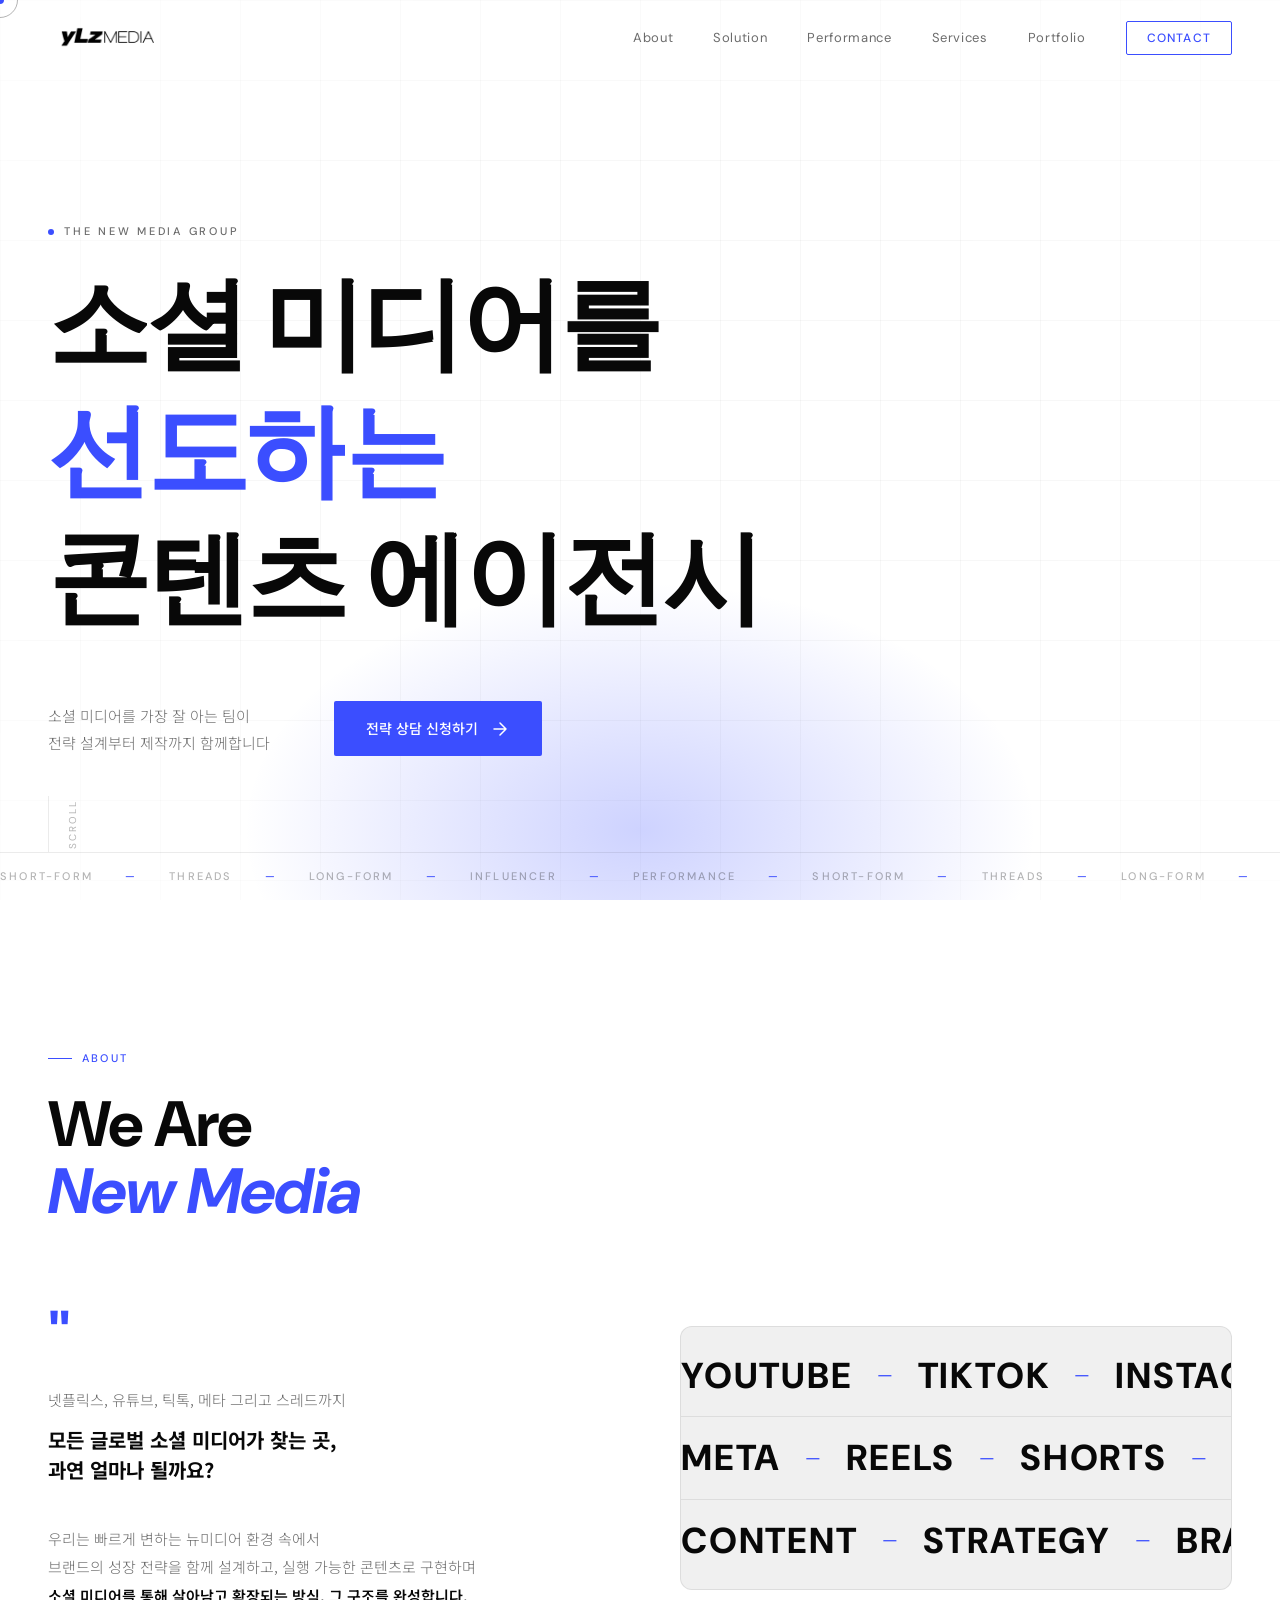
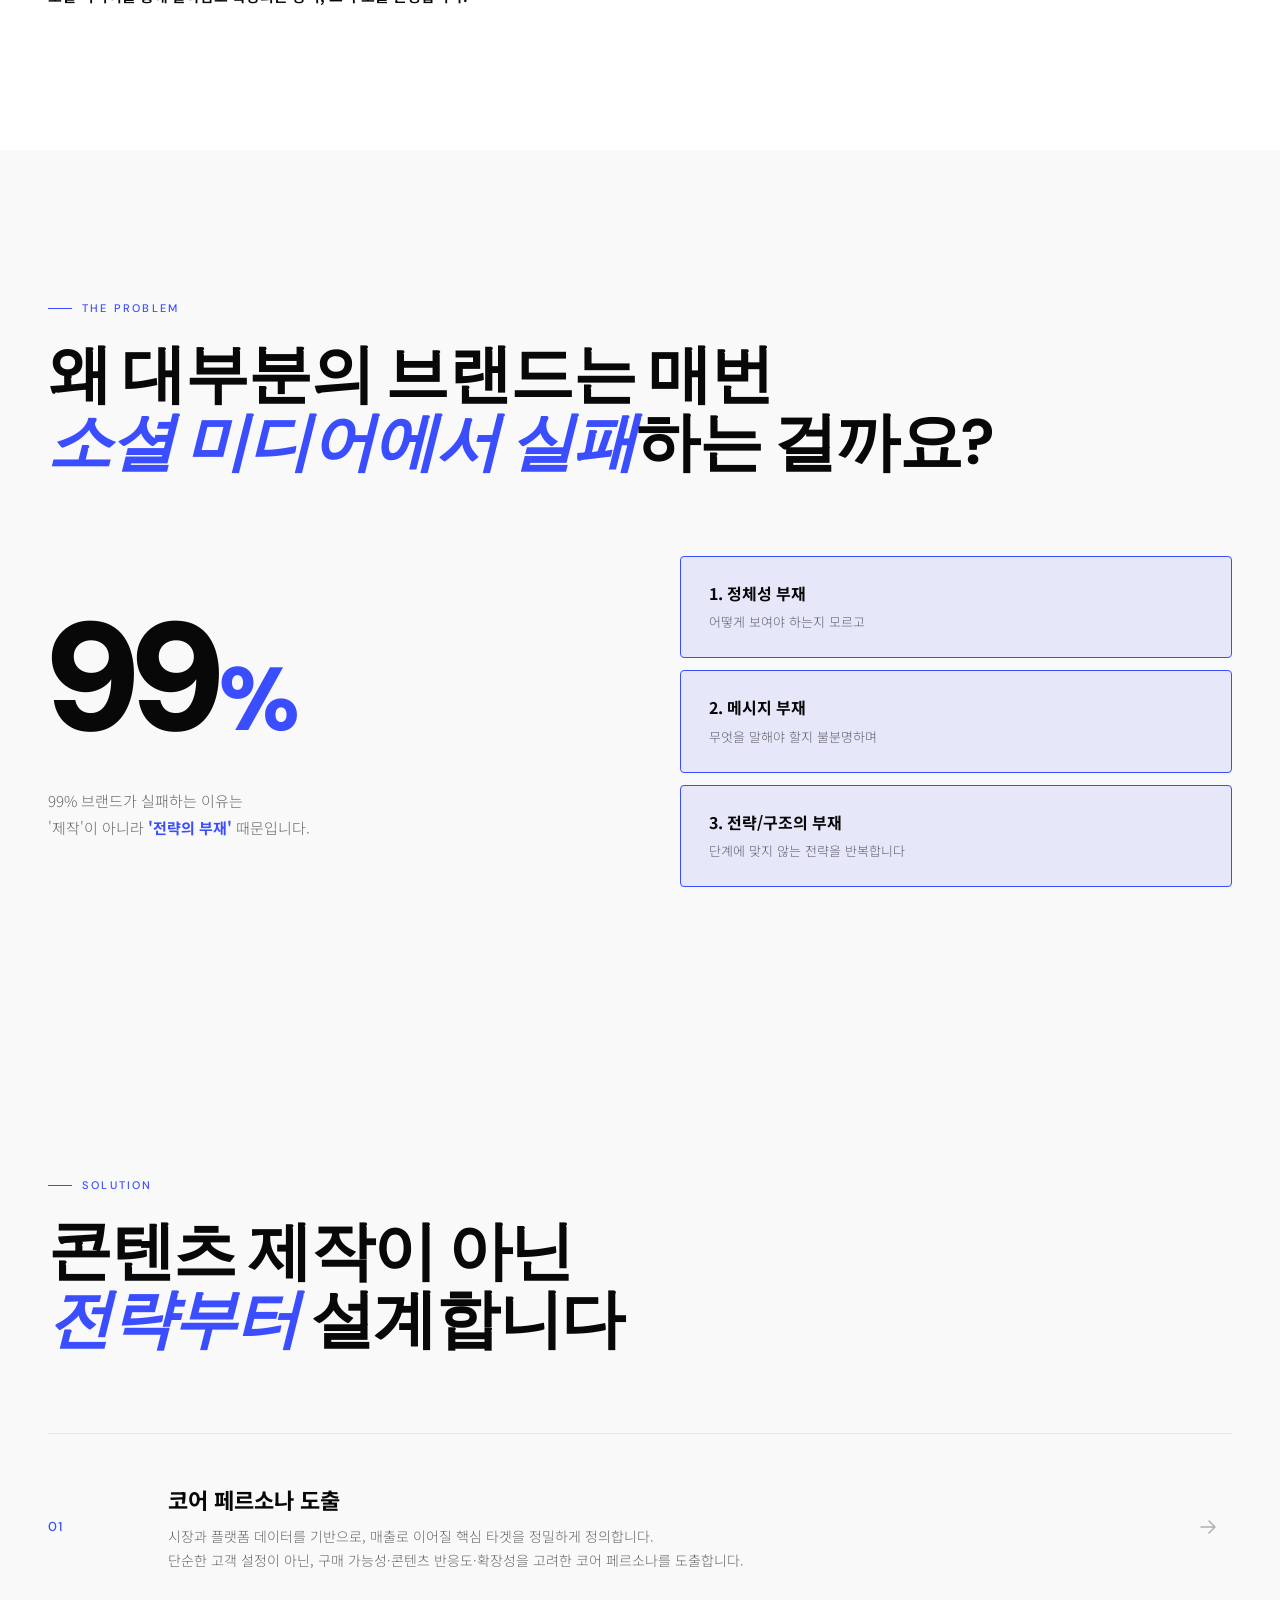
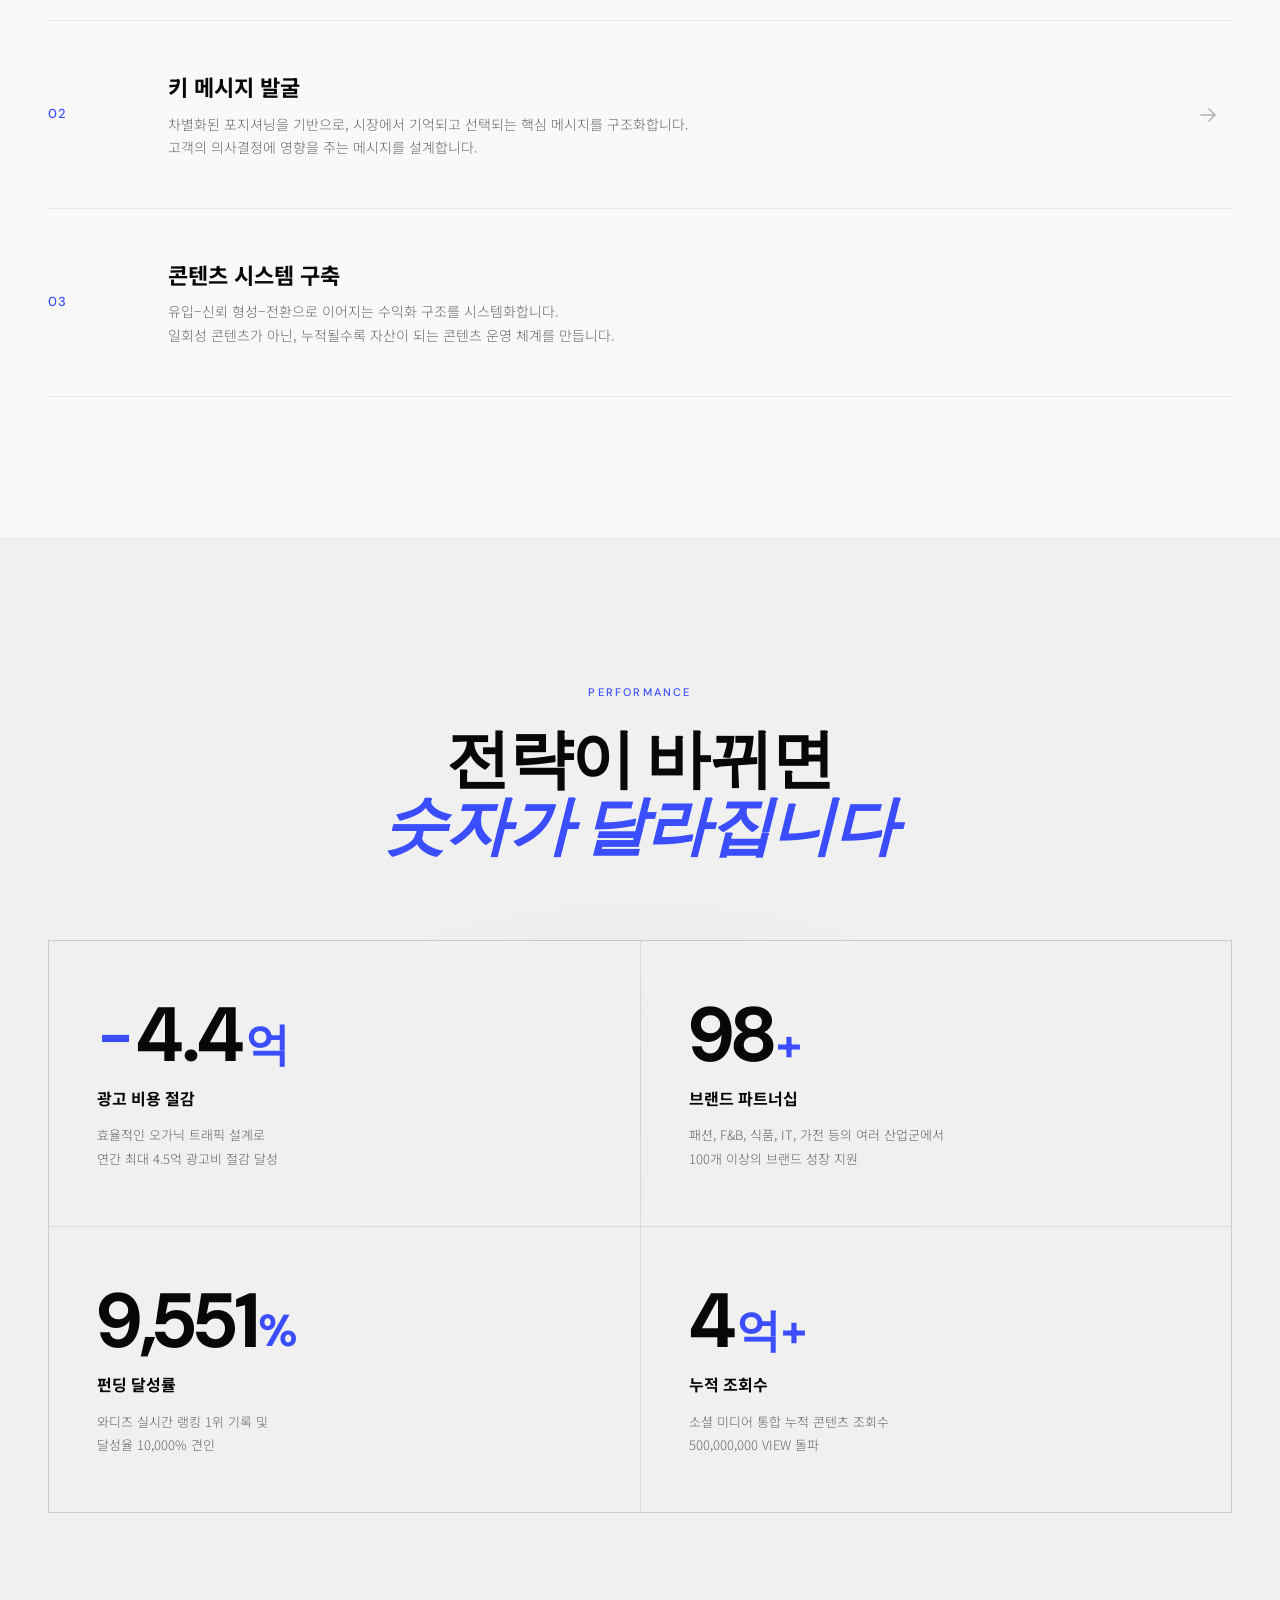
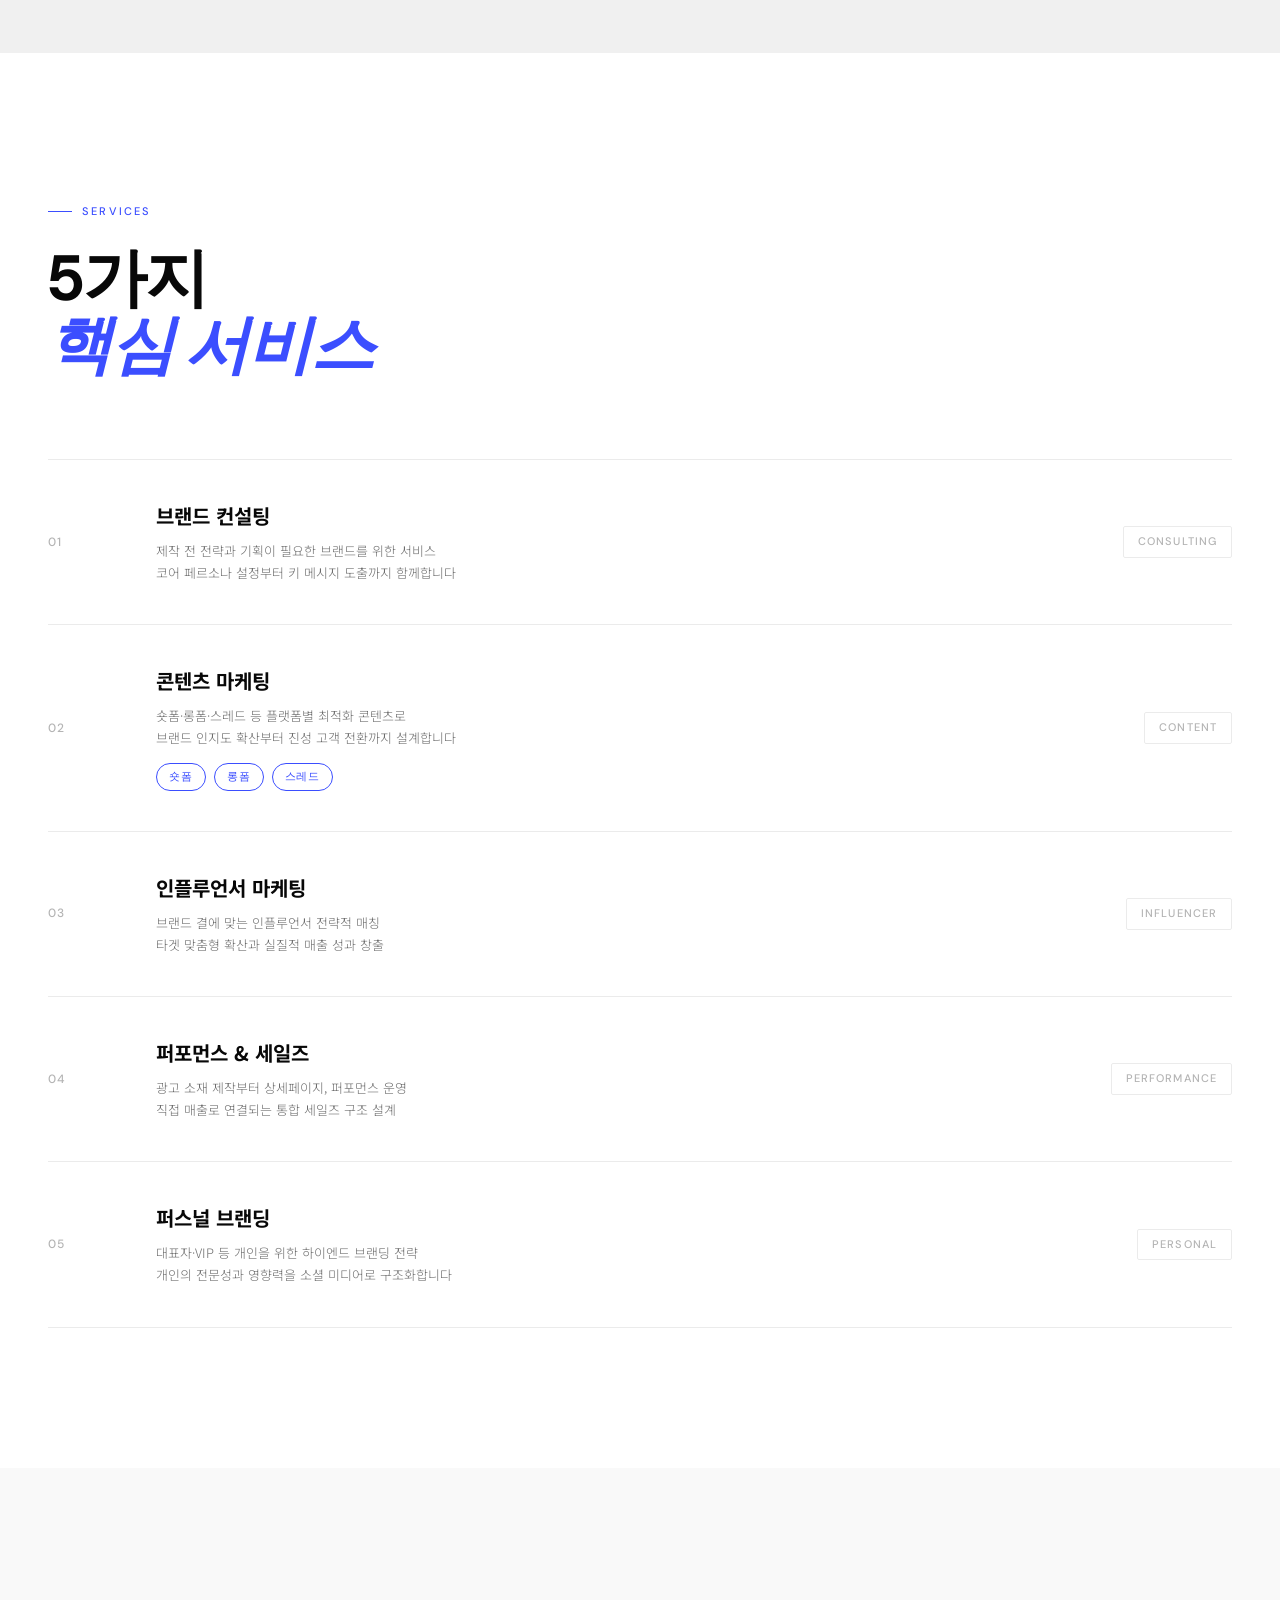
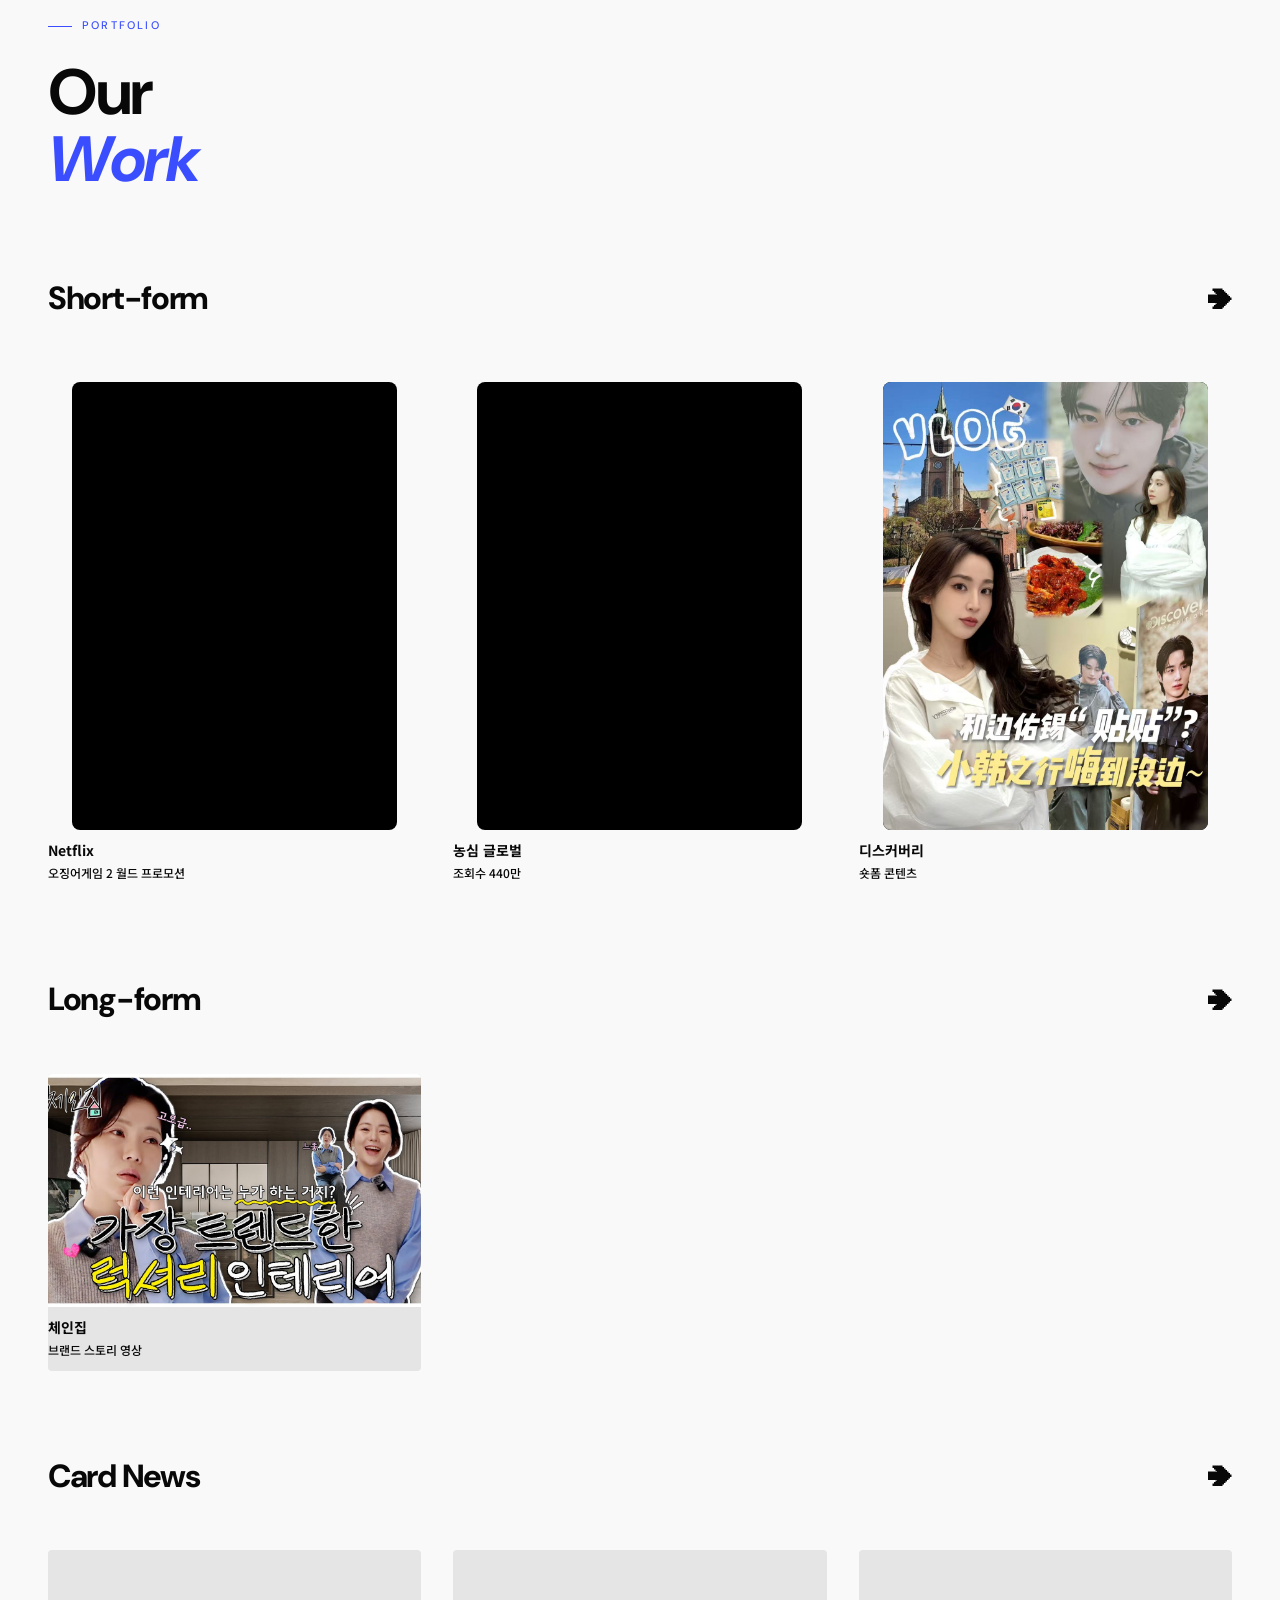
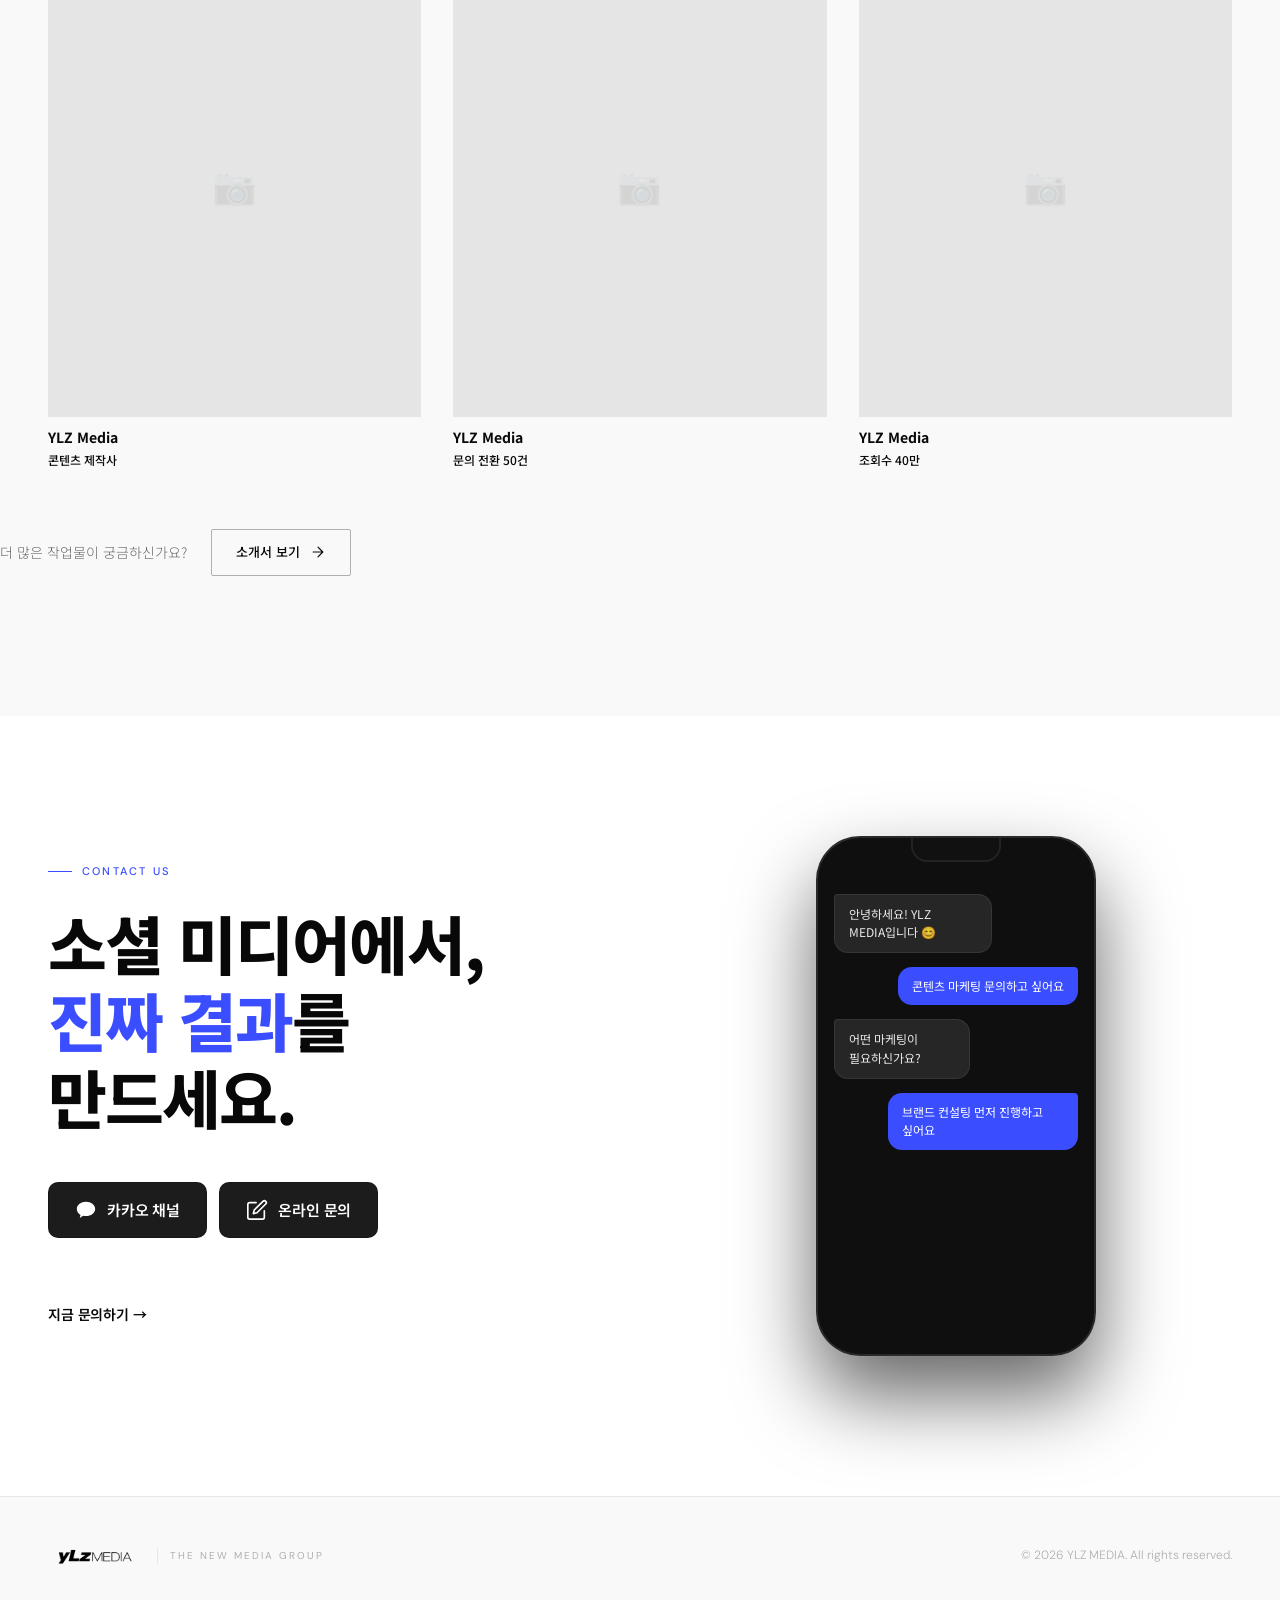
==== commit 1301f213: "style: temporarily hide the threads section" ====
--- a/index.html
+++ b/index.html
@@ -590,7 +590,7 @@
                 </div>
 
                 <!-- 4. Threads Row -->
-                <div class="portfolio-category">
+                <div class="portfolio-category" style="display: none;">
                     <div class="category-header">
                         <h3 class="category-title">Threads</h3>
                         <span class="category-arrow">➔</span>
